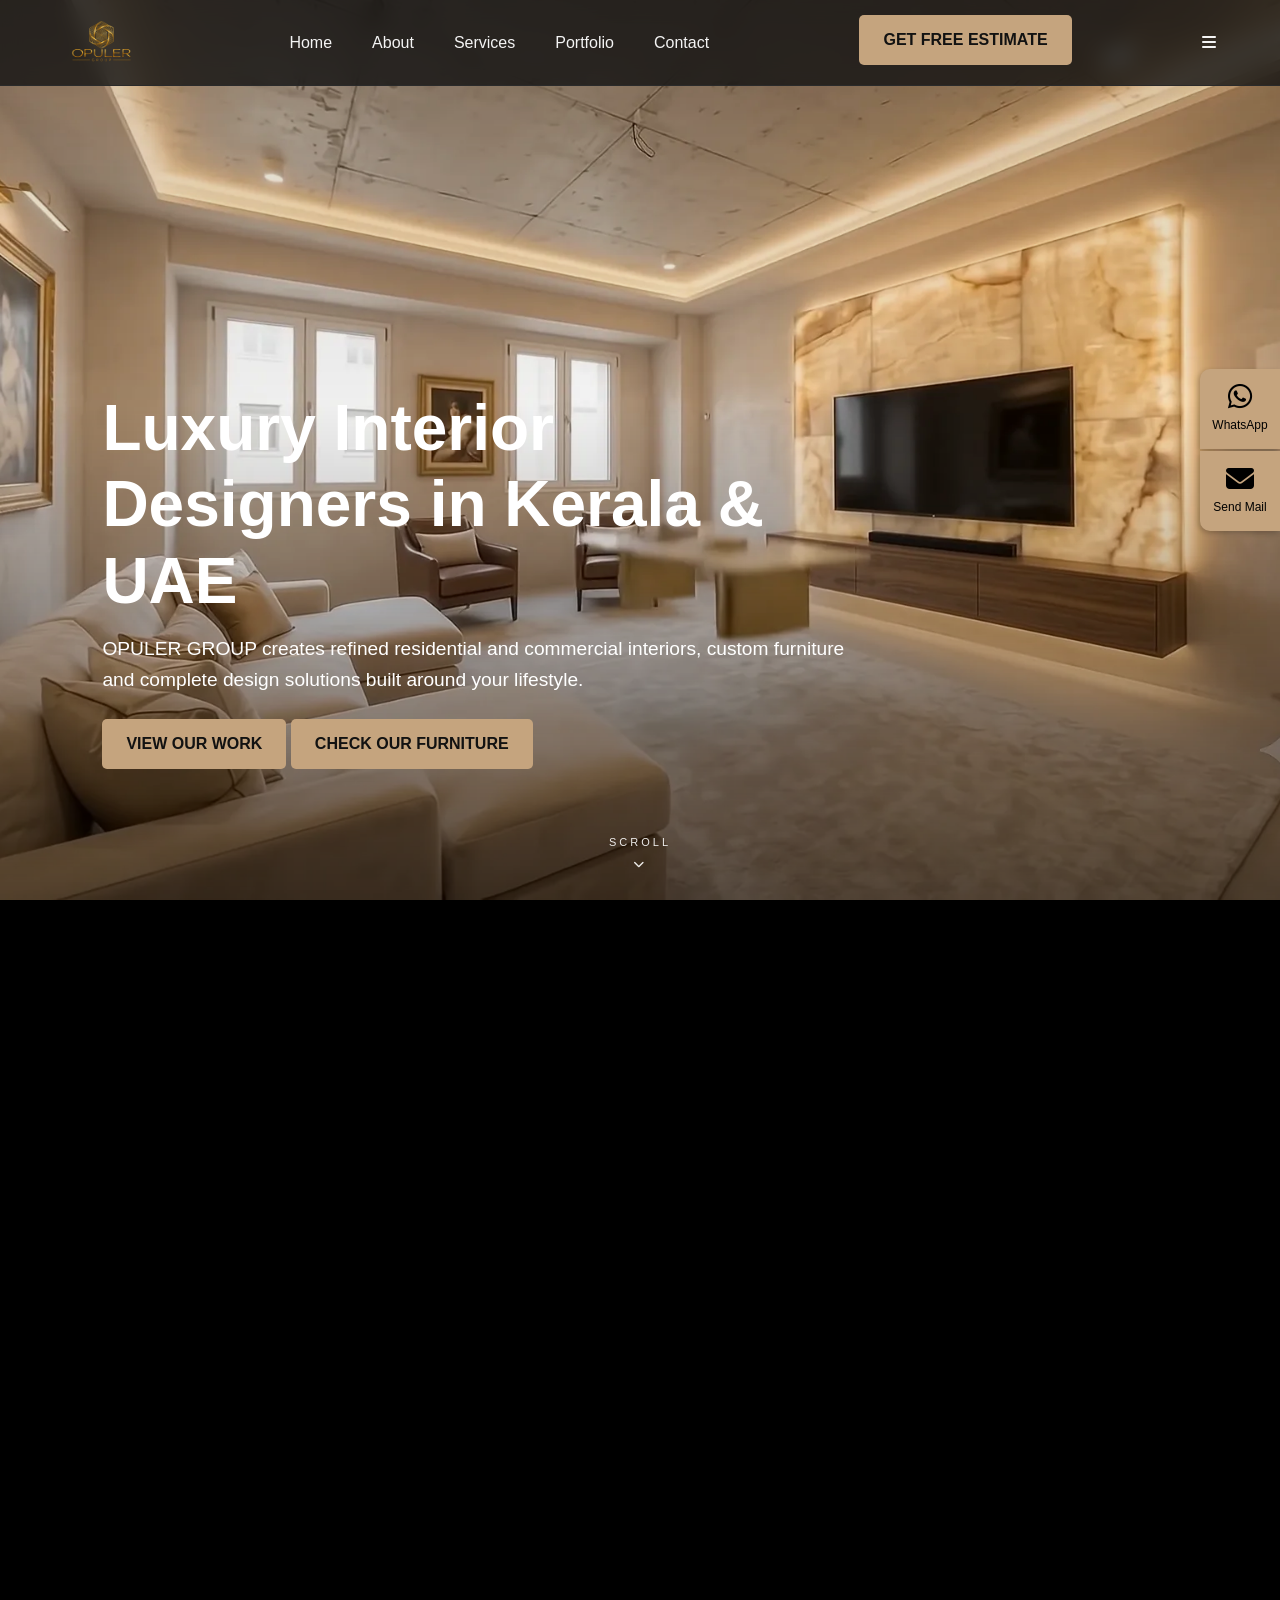
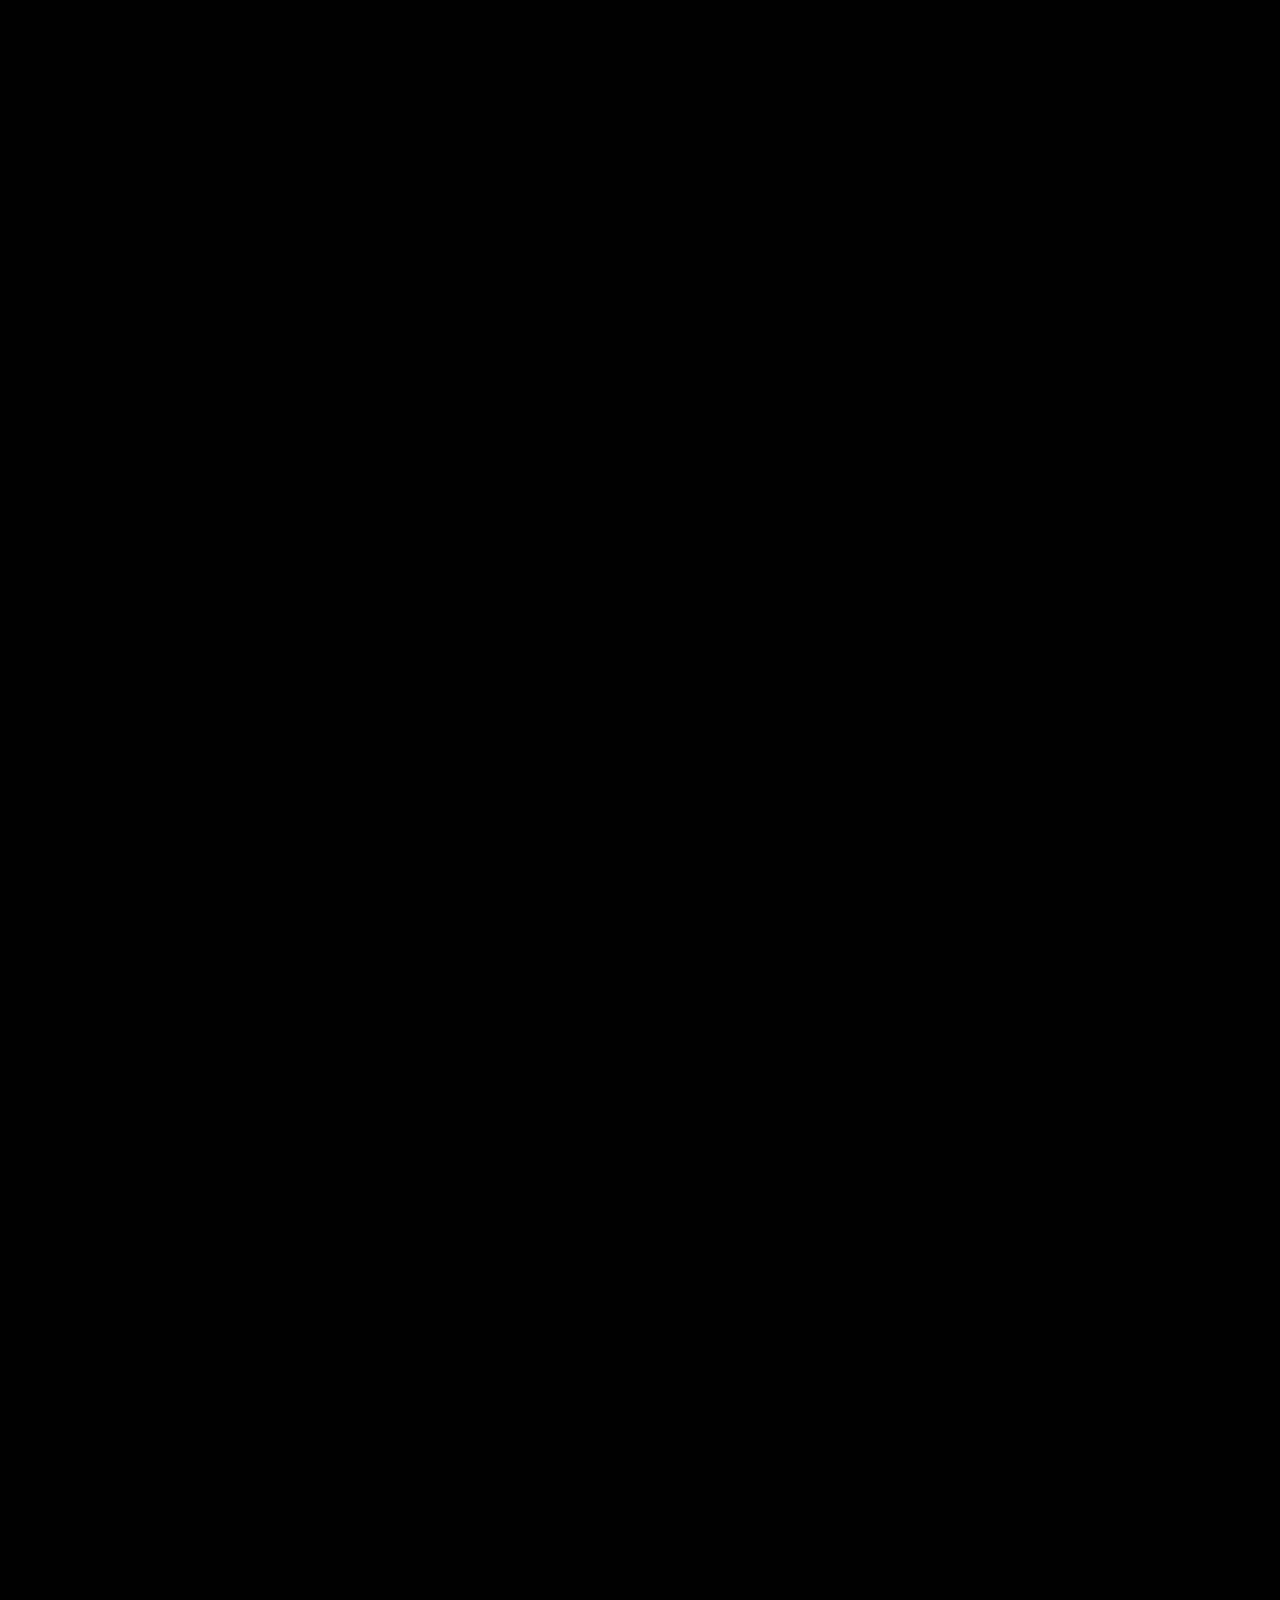
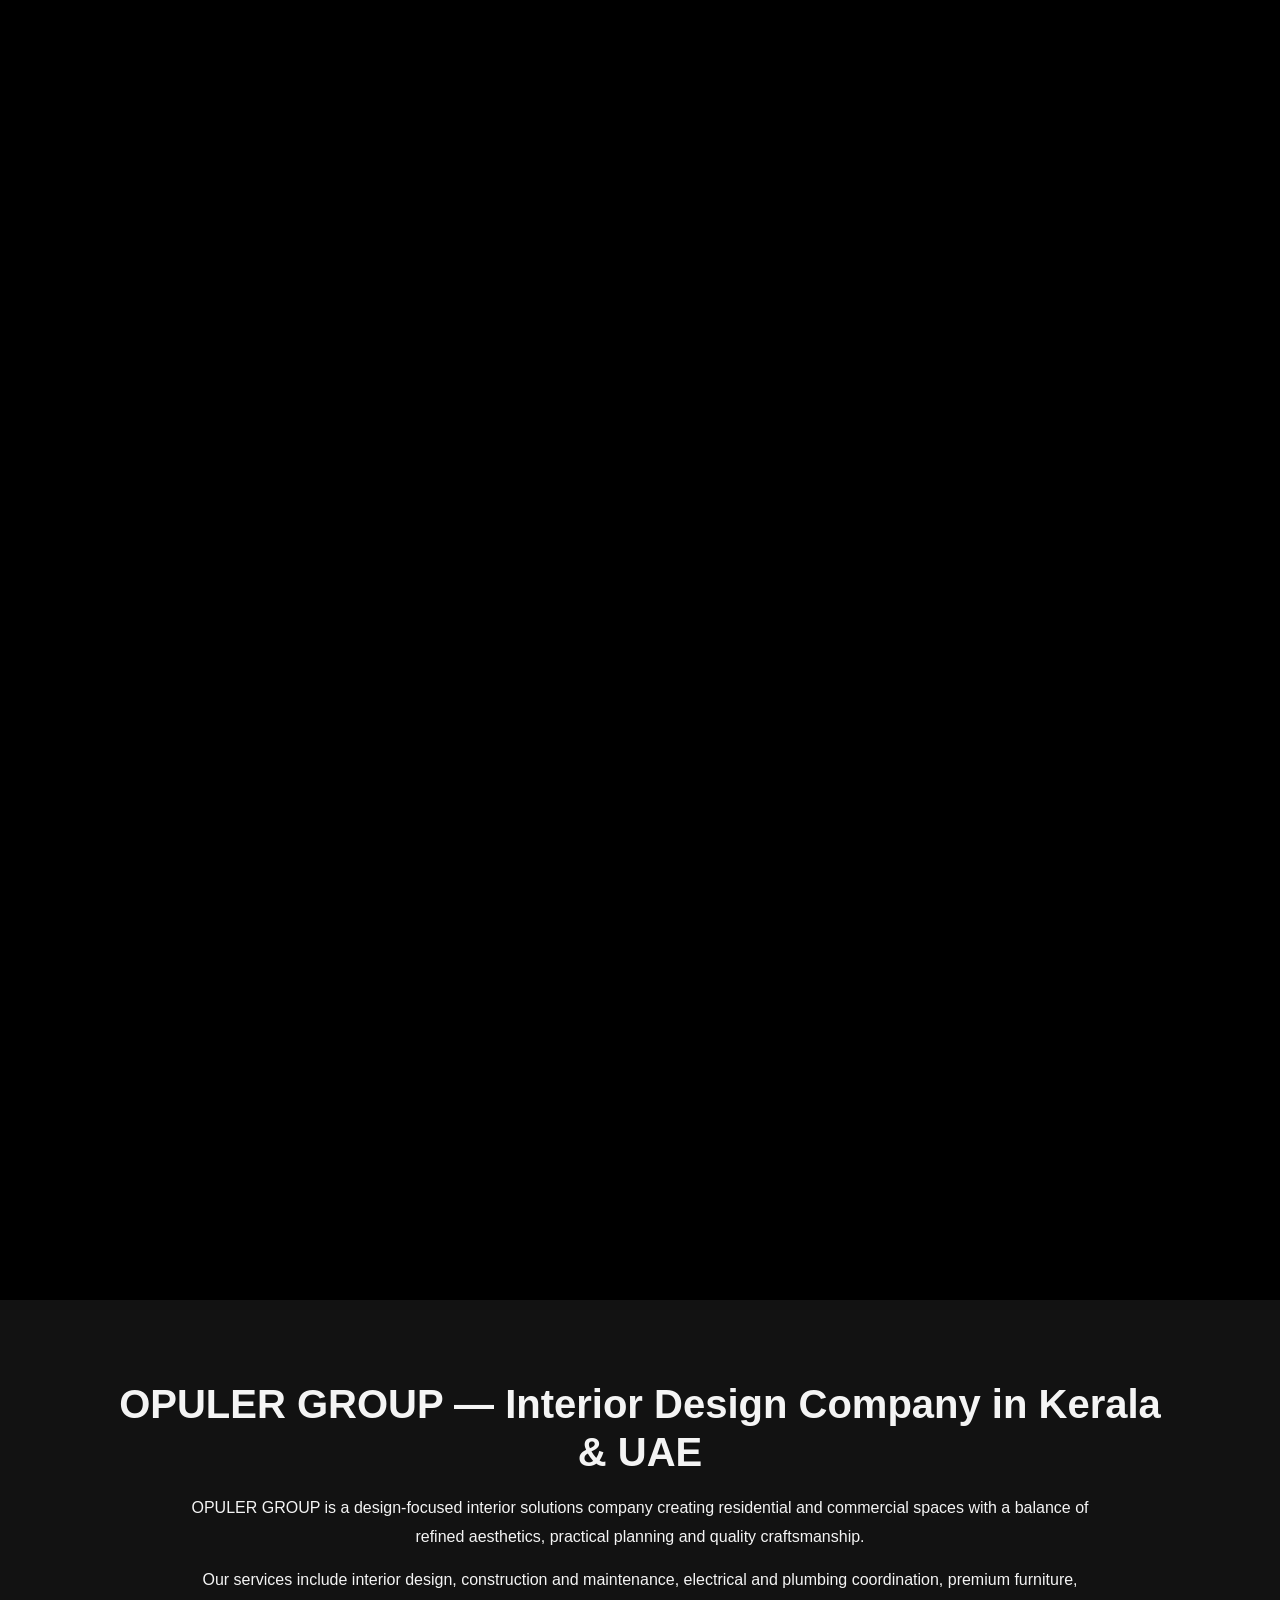
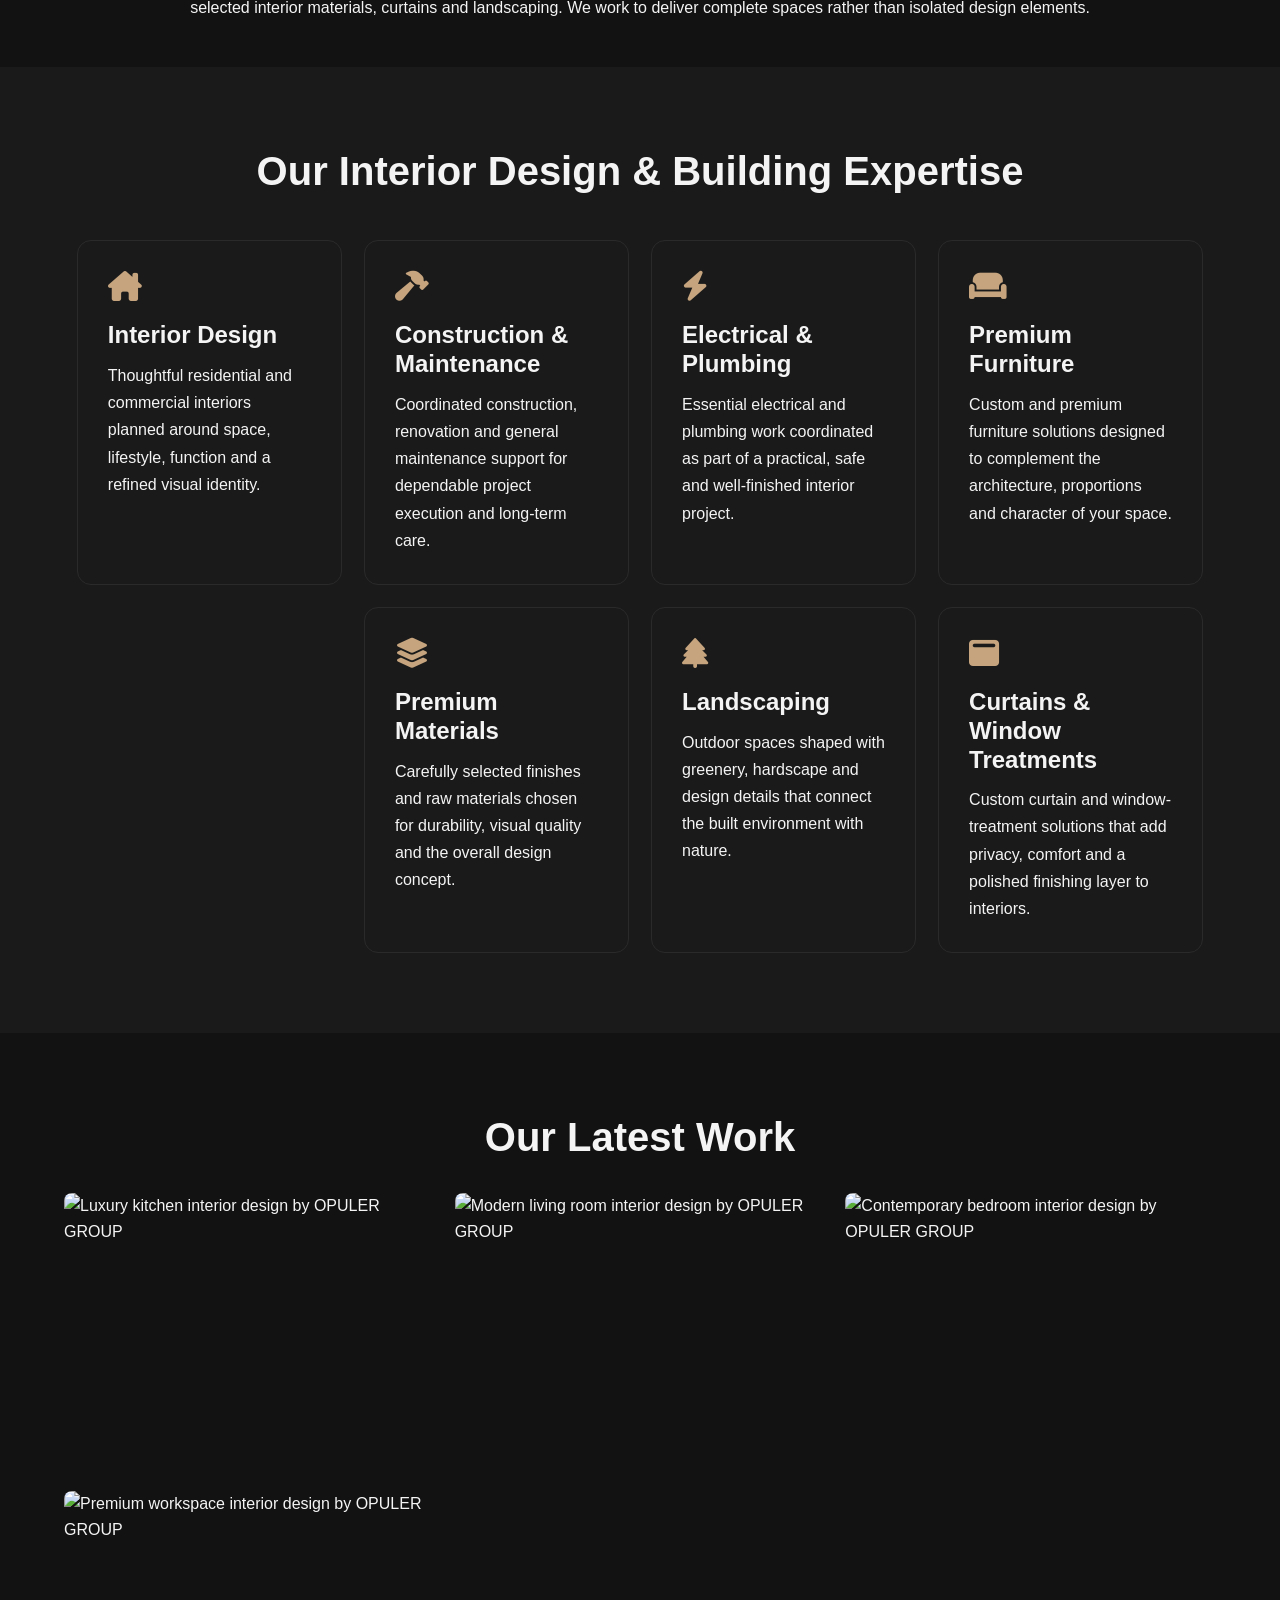
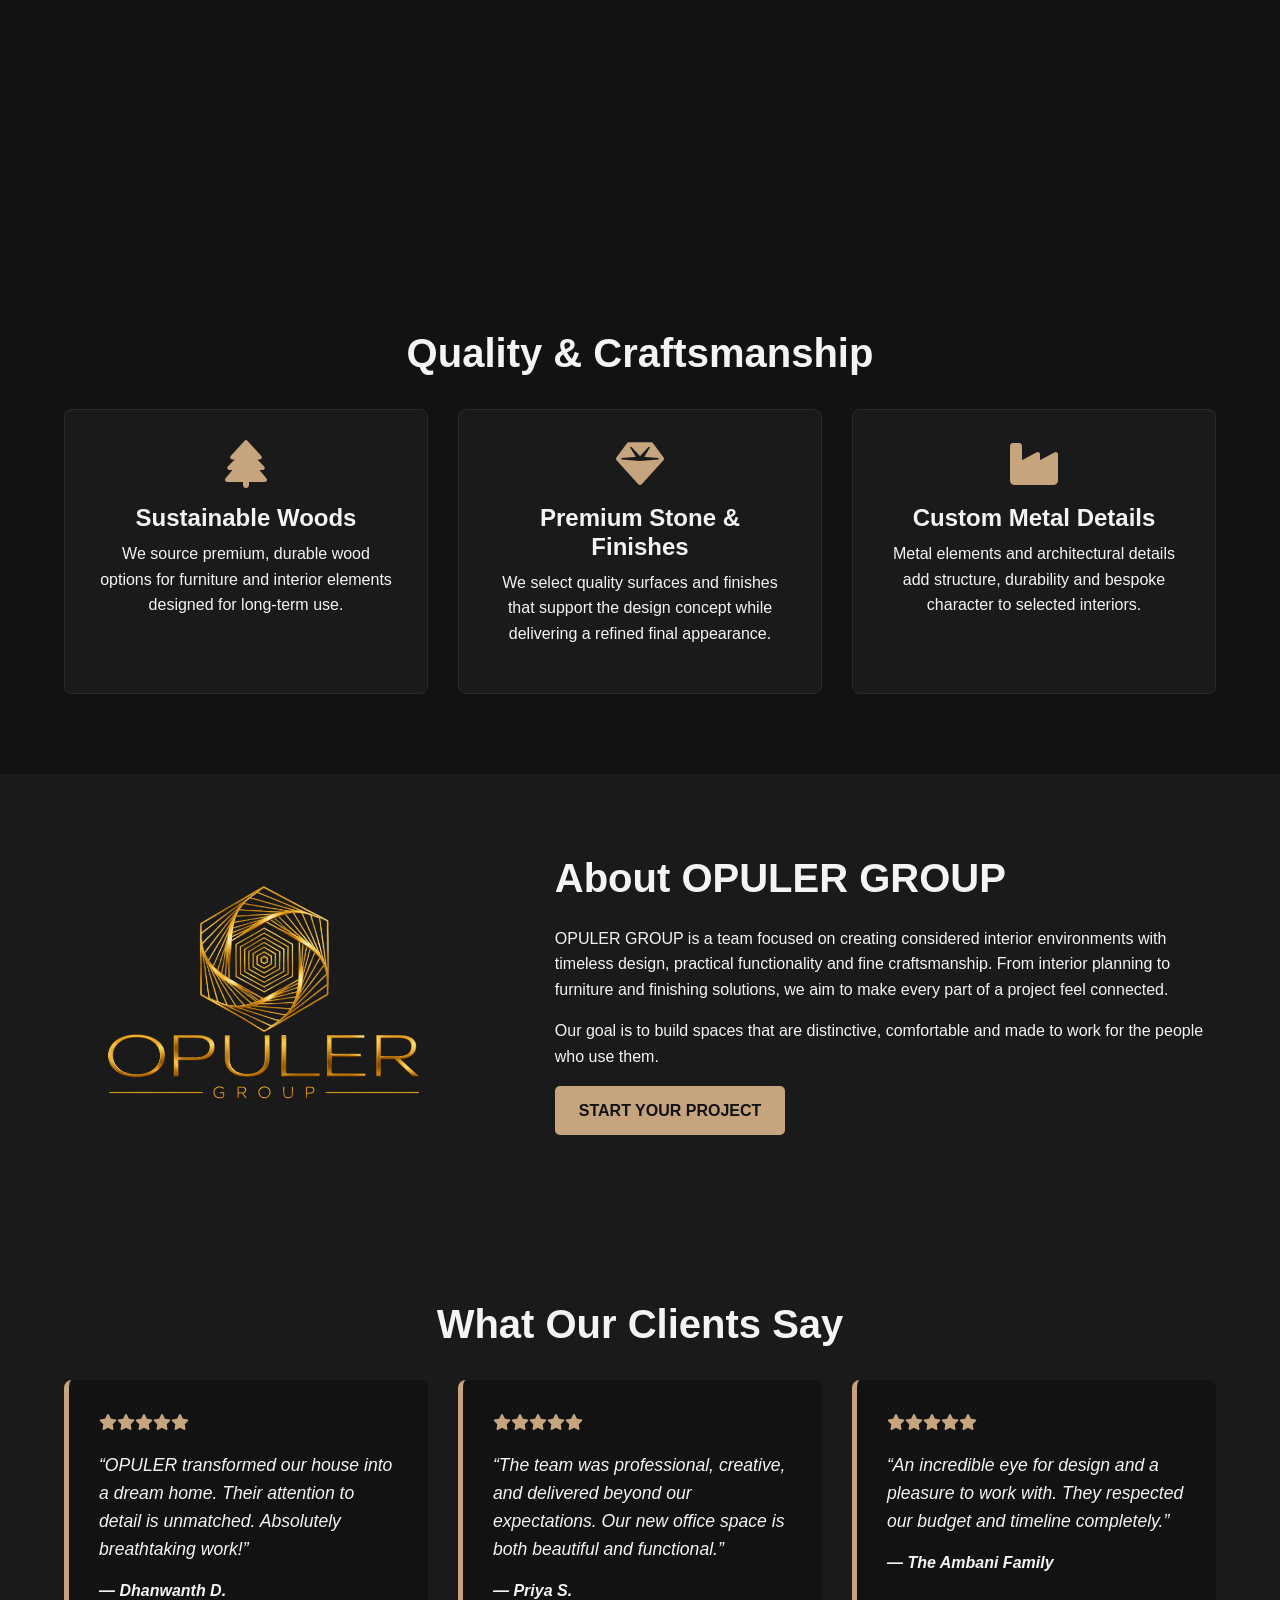
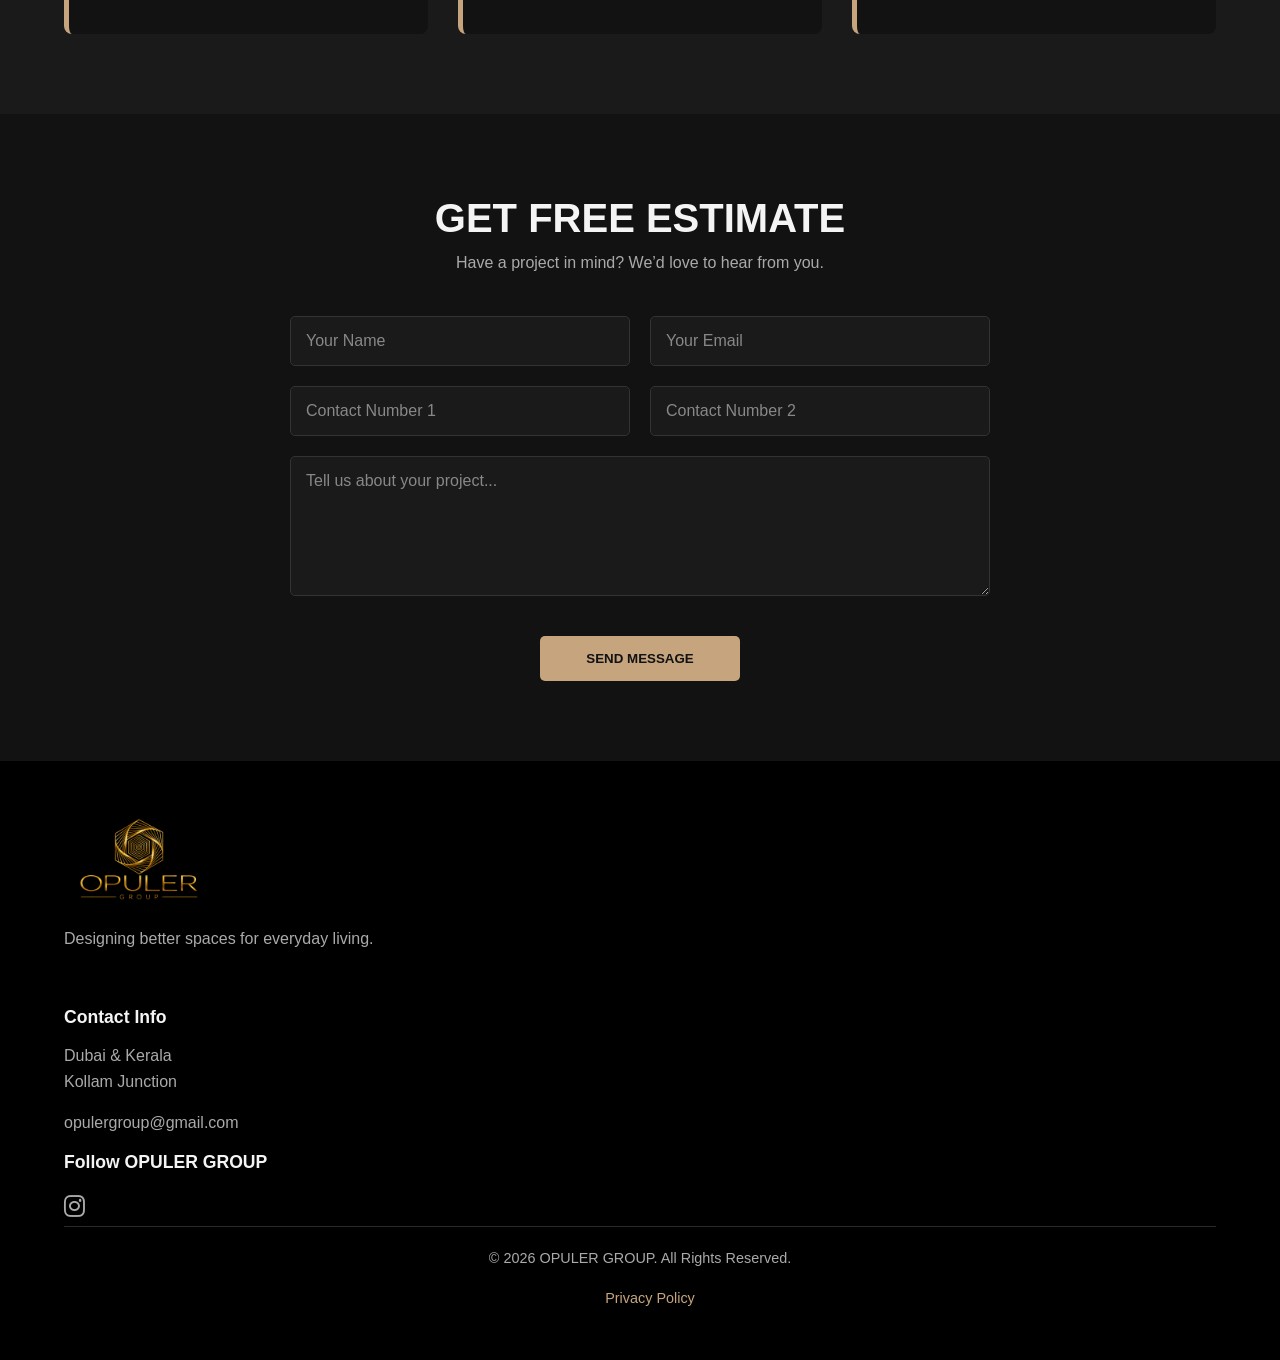
==== index.html @ be720ddf "some SEO changes" ====
<!DOCTYPE html>
<html lang="en">
<head>
<meta charset="UTF-8">
<meta name="viewport" content="width=device-width, initial-scale=1.0, viewport-fit=cover">
<title>OPULER GROUP | Luxury Interior Designers in Kerala & UAE</title>
<meta name="description" content="OPULER GROUP is a luxury interior design company serving Kerala and UAE with residential and commercial interiors, custom furniture, construction, maintenance, curtains, landscaping and complete interior solutions.">
<meta name="robots" content="index,follow,max-image-preview:large">
<link rel="canonical" href="https://opulergroup.com/">
<link rel="icon" href="opular-logo.png" type="image/png">
<link rel="preload" as="image" href="mbg-frames/mbg-0001.webp" fetchpriority="high" media="(max-width: 768px)">
<link rel="preload" as="image" href="bg-frames/bg-0001.webp" fetchpriority="high" media="(min-width: 769px)">
<link rel="stylesheet" href="style.css">
<link rel="preload" href="https://cdnjs.cloudflare.com/ajax/libs/font-awesome/6.5.2/css/all.min.css" as="style" onload="this.onload=null;this.rel='stylesheet'">
<noscript><link rel="stylesheet" href="https://cdnjs.cloudflare.com/ajax/libs/font-awesome/6.5.2/css/all.min.css"></noscript>
<meta property="og:type" content="website">
<meta property="og:title" content="OPULER GROUP | Luxury Interior Designers in Kerala & UAE">
<meta property="og:description" content="Luxury residential and commercial interiors, custom furniture and complete interior solutions by OPULER GROUP.">
<meta property="og:url" content="https://opulergroup.com/">
<meta property="og:image" content="https://opulergroup.com/opular-logo.png">
<meta name="twitter:card" content="summary_large_image">
<meta name="twitter:title" content="OPULER GROUP | Luxury Interior Designers in Kerala & UAE">
<meta name="twitter:description" content="Luxury residential and commercial interiors, custom furniture and complete interior solutions by OPULER GROUP.">
<meta name="twitter:image" content="https://opulergroup.com/opular-logo.png">
<meta name="theme-color" content="#080706">
<script type="application/ld+json">
{
  "@context":"https://schema.org",
  "@type":"Organization",
  "name":"OPULER GROUP",
  "url":"https://opulergroup.com/",
  "logo":"https://opulergroup.com/opular-logo.png",
  "description":"Luxury interior design, custom furniture, construction, maintenance, curtains, landscaping and complete interior solutions serving Kerala and UAE.",
  "sameAs":["https://www.instagram.com/opuler_group
}
</script>
<script type="application/ld+json">
{
  "@context":"https://schema.org",
  "@type":"WebSite",
  "name":"OPULER GROUP",
  "url":"https://opulergroup.com/"
}
</script>
<style>
html.loader-active,body.loader-active{overflow:hidden!important}
#siteLoader{position:fixed;inset:0;z-index:99999;display:flex;align-items:center;justify-content:center;background:#080706;color:#fff;opacity:1;visibility:visible;transition:opacity .45s ease,visibility .45s ease}
#siteLoader.loader-hidden{opacity:0;visibility:hidden;pointer-events:none}
.loader-inner{width:min(380px,80vw);text-align:center}.loader-logo{width:min(150px,42vw);height:auto;max-height:90px;object-fit:contain;display:block;margin:0 auto 28px}.loader-brand{margin:0 0 7px;font-size:13px;font-weight:500;letter-spacing:5px}.loader-status{margin:0 0 15px;font-size:10px;letter-spacing:2px;text-transform:uppercase;opacity:.65}.loader-progress-track{width:100%;height:2px;background:rgba(255,255,255,.18);overflow:hidden}.loader-progress-bar{width:0;height:100%;background:#fff;transition:width .12s linear}.loader-percent{margin-top:10px;font-size:11px;letter-spacing:2px;opacity:.8}
.hero-frame-section{position:relative;height:500vh;margin:0;padding:0;background:#000}.hero-frame-sticky{position:sticky;top:0;width:100%;height:100vh;height:100svh;min-height:500px;overflow:hidden;background:#000;isolation:isolate;contain:layout paint}.hero-frame{position:absolute;inset:0;width:100%;height:100%;display:block;background:#000}.hero-frame-overlay{position:absolute;inset:0;z-index:1;pointer-events:none;background:linear-gradient(to bottom,rgba(0,0,0,.16),rgba(0,0,0,.04) 45%,rgba(0,0,0,.52))}.hero-frame-section .hero-content{position:absolute;z-index:2;left:8%;bottom:14%;max-width:760px;color:#fff}.hero-frame-section .hero-content h1{margin-bottom:14px}.hero-frame-section .hero-content p{margin-bottom:24px}.hero-scroll-hint{position:absolute;z-index:3;left:50%;bottom:30px;transform:translateX(-50%);display:flex;flex-direction:column;align-items:center;gap:7px;color:#fff;font-size:11px;letter-spacing:3px;opacity:.9;pointer-events:none}.hero-scroll-hint i{animation:heroArrowBounce 1.4s infinite}@keyframes heroArrowBounce{0%,100%{transform:translateY(0)}50%{transform:translateY(7px)}}
.sticky-contact-bar{position:fixed;top:50%;right:0;transform:translateY(-50%);display:flex;flex-direction:column;z-index:1000}.sticky-contact-bar a{display:flex;flex-direction:column;align-items:center;justify-content:center;width:80px;height:80px;padding:5px;color:#000;background:#c5a47e;text-decoration:none;font-size:12px;font-family:Arial,sans-serif;transition:background-color .3s ease;box-shadow:-2px 2px 5px rgba(0,0,0,.2)}.sticky-contact-bar a:first-child{border-top-left-radius:10px}.sticky-contact-bar a:last-child{margin-top:2px;border-bottom-left-radius:10px}.sticky-contact-bar a i{font-size:28px;margin-bottom:5px}
/* SEO + responsive services */
.seo-intro{max-width:1100px;margin:0 auto;padding:80px 24px 30px;text-align:center}.seo-intro h2{margin-bottom:18px}.seo-intro p{max-width:900px;margin:0 auto 14px;line-height:1.8}.expertise{padding:80px 6%}.expertise>h2{text-align:center;margin-bottom:45px}.expertise-container{width:min(1400px,100%);margin:0 auto;display:grid;grid-template-columns:repeat(4,minmax(0,1fr));gap:22px;align-items:stretch}.expertise-card{min-width:0;height:100%;display:flex;flex-direction:column;align-items:flex-start;text-align:left;padding:30px;border-radius:14px}.expertise-card i{font-size:30px;margin-bottom:20px}.expertise-card h3{margin:0 0 12px}.expertise-card p{margin:0;line-height:1.7}.expertise-card:nth-child(n+5){grid-column:span 1}.expertise-card:nth-child(5){grid-column:2}.expertise-card:nth-child(6){grid-column:3}.expertise-card:nth-child(7){grid-column:4}
.gallery img{display:block;width:100%;height:auto;aspect-ratio:4/3;object-fit:cover}.founder-image img{width:100%;height:auto;display:block}.footer-logo{width:150px;height:auto;display:block}.logo img{width:auto;height:54px;display:block}.loader-logo{width:150px;height:auto}.contact-form button[type=submit]{display:inline-flex;align-items:center;justify-content:center;text-align:center;margin:20px auto 0;padding:15px 30px;line-height:normal}
@media (max-width:1100px){.expertise-container{grid-template-columns:repeat(2,minmax(0,1fr))}.expertise-card:nth-child(n){grid-column:auto}}
@media (max-width:768px){.hero-frame-section{height:300vh}.hero-frame-sticky{height:100svh;min-height:0}.hero-frame-section .hero-content{left:6%;right:6%;bottom:12%}.sticky-contact-bar a{width:60px;height:65px}.sticky-contact-bar a i{font-size:22px}.loader-inner{width:min(340px,84vw)}.seo-intro{padding:55px 20px 20px}.expertise{padding:55px 18px}.expertise-container{grid-template-columns:1fr;gap:16px}.expertise-card{padding:24px}.logo img{height:46px}}
@media (prefers-reduced-motion:reduce){.hero-scroll-hint i{animation:none}}
</style>
</head>
<body>
<div id="siteLoader" aria-live="polite">
  <div class="loader-inner">
    <img class="loader-logo" src="opular-logo.png" alt="OPULER GROUP logo" width="150" height="90" fetchpriority="high">
    <p class="loader-brand">OPULER GROUP</p>
    <p class="loader-status" id="loaderStatus">Preparing your experience</p>
    <div class="loader-progress-track"><div class="loader-progress-bar" id="loaderProgressBar"></div></div>
    <div class="loader-percent" id="loaderPercent">0%</div>
  </div>
</div>
<header>
<nav>
  <div class="logo"><img src="opular-logo.png" alt="OPULER GROUP logo" width="150" height="54" fetchpriority="high"></div>
  <ul class="nav-links" id="nav-links">
    <li><a href="#home">Home</a></li><li><a href="#about">About</a></li><li><a href="#services">Services</a></li><li><a href="#portfolio">Portfolio</a></li><li><a href="#contact">Contact</a></li>
  </ul>
  <a href="#contact" class="cta-button">GET FREE ESTIMATE</a>
  <div class="menu-toggle" id="menu-toggle" aria-label="Open menu"><i class="fa-solid fa-bars"></i></div>
</nav>
</header>
<main>
<section id="home" class="hero-frame-section">
  <div class="hero-frame-sticky">
    <canvas id="heroCanvas" class="hero-frame" aria-label="OPULER GROUP interior design visual animation"></canvas>
    <div class="hero-frame-overlay"></div>
    <div class="hero-content">
      <h1>Luxury Interior Designers in Kerala &amp; UAE</h1>
      <p>OPULER GROUP creates refined residential and commercial interiors, custom furniture and complete design solutions built around your lifestyle.</p>
      <a href="#portfolio" class="cta-button">View Our Work</a>
      <a href="Furnitures.html" class="cta-button">Check Our Furniture</a>
    </div>
    <div class="hero-scroll-hint" id="heroScrollHint" aria-hidden="true"><span>SCROLL</span><i class="fa-solid fa-chevron-down"></i></div>
  </div>
</section>
<section class="seo-intro" aria-labelledby="seo-heading">
  <h2 id="seo-heading">OPULER GROUP — Interior Design Company in Kerala &amp; UAE</h2>
  <p>OPULER GROUP is a design-focused interior solutions company creating residential and commercial spaces with a balance of refined aesthetics, practical planning and quality craftsmanship.</p>
  <p>Our services include interior design, construction and maintenance, electrical and plumbing coordination, premium furniture, selected interior materials, curtains and landscaping. We work to deliver complete spaces rather than isolated design elements.</p>
</section>
<section id="services" class="expertise">
  <h2>Our Interior Design &amp; Building Expertise</h2>
  <div class="expertise-container">
    <article class="expertise-card"><i class="fa-solid fa-house-chimney" aria-hidden="true"></i><h3>Interior Design</h3><p>Thoughtful residential and commercial interiors planned around space, lifestyle, function and a refined visual identity.</p></article>
    <article class="expertise-card"><i class="fa-solid fa-hammer" aria-hidden="true"></i><h3>Construction &amp; Maintenance</h3><p>Coordinated construction, renovation and general maintenance support for dependable project execution and long-term care.</p></article>
    <article class="expertise-card"><i class="fa-solid fa-bolt" aria-hidden="true"></i><h3>Electrical &amp; Plumbing</h3><p>Essential electrical and plumbing work coordinated as part of a practical, safe and well-finished interior project.</p></article>
    <article class="expertise-card"><i class="fa-solid fa-couch" aria-hidden="true"></i><h3>Premium Furniture</h3><p>Custom and premium furniture solutions designed to complement the architecture, proportions and character of your space.</p></article>
    <article class="expertise-card"><i class="fa-solid fa-layer-group" aria-hidden="true"></i><h3>Premium Materials</h3><p>Carefully selected finishes and raw materials chosen for durability, visual quality and the overall design concept.</p></article>
    <article class="expertise-card"><i class="fa-solid fa-tree" aria-hidden="true"></i><h3>Landscaping</h3><p>Outdoor spaces shaped with greenery, hardscape and design details that connect the built environment with nature.</p></article>
    <article class="expertise-card"><i class="fa-solid fa-window-maximize" aria-hidden="true"></i><h3>Curtains &amp; Window Treatments</h3><p>Custom curtain and window-treatment solutions that add privacy, comfort and a polished finishing layer to interiors.</p></article>
  </div>
</section>
<section id="portfolio" class="latest-work">
  <h2>Our Latest Work</h2>
  <div class="gallery">
    <div class="gallery-item"><img src="https://images.unsplash.com/photo-1618220179428-22790b461013?ixlib=rb-4.0.3&amp;auto=format&amp;fit=crop&amp;w=1200&amp;q=70" alt="Luxury kitchen interior design by OPULER GROUP" loading="lazy" decoding="async" width="1200" height="900"><span>Luxury Kitchen Interior</span></div>
    <div class="gallery-item"><img src="https://images.unsplash.com/photo-1616486338812-3dadae4b4ace?ixlib=rb-4.0.3&amp;auto=format&amp;fit=crop&amp;w=1200&amp;q=70" alt="Modern living room interior design by OPULER GROUP" loading="lazy" decoding="async" width="1200" height="900"><span>Modern Living Space</span></div>
    <div class="gallery-item"><img src="https://images.unsplash.com/photo-1615874959474-d609969a20ed?ixlib=rb-4.0.3&amp;auto=format&amp;fit=crop&amp;w=1200&amp;q=70" alt="Contemporary bedroom interior design by OPULER GROUP" loading="lazy" decoding="async" width="1200" height="900"><span>Contemporary Bedroom</span></div>
    <div class="gallery-item"><img src="https://images.unsplash.com/photo-1618220179428-22790b461013?ixlib=rb-4.0.3&amp;auto=format&amp;fit=crop&amp;w=1200&amp;q=70" alt="Premium workspace interior design by OPULER GROUP" loading="lazy" decoding="async" width="1200" height="900"><span>Premium Workspace</span></div>
  </div>
</section>
<section id="materials" class="materials">
  <h2>Quality &amp; Craftsmanship</h2>
  <div class="materials-container">
    <div class="material-card"><i class="fa-solid fa-tree" aria-hidden="true"></i><h3>Sustainable Woods</h3><p>We source premium, durable wood options for furniture and interior elements designed for long-term use.</p></div>
    <div class="material-card"><i class="fa-solid fa-gem" aria-hidden="true"></i><h3>Premium Stone &amp; Finishes</h3><p>We select quality surfaces and finishes that support the design concept while delivering a refined final appearance.</p></div>
    <div class="material-card"><i class="fa-solid fa-industry" aria-hidden="true"></i><h3>Custom Metal Details</h3><p>Metal elements and architectural details add structure, durability and bespoke character to selected interiors.</p></div>
  </div>
</section>
<section id="about" class="founder">
  <div class="founder-image"><img src="opular-logo.png" alt="OPULER GROUP interior design company logo" loading="lazy" width="500" height="500"></div>
  <div class="founder-text"><h2>About OPULER GROUP</h2><p>OPULER GROUP is a team focused on creating considered interior environments with timeless design, practical functionality and fine craftsmanship. From interior planning to furniture and finishing solutions, we aim to make every part of a project feel connected.</p><p>Our goal is to build spaces that are distinctive, comfortable and made to work for the people who use them.</p><a href="#contact" class="cta-button">Start Your Project</a></div>
</section>
<section id="reviews" class="reviews">
  <h2>What Our Clients Say</h2>
  <div class="reviews-container">
    <div class="review-card"><div class="stars" aria-label="5 stars"><i class="fas fa-star"></i><i class="fas fa-star"></i><i class="fas fa-star"></i><i class="fas fa-star"></i><i class="fas fa-star"></i></div><blockquote>“OPULER transformed our house into a dream home. Their attention to detail is unmatched. Absolutely breathtaking work!”</blockquote><cite>— Dhanwanth D.</cite></div>
    <div class="review-card"><div class="stars" aria-label="5 stars"><i class="fas fa-star"></i><i class="fas fa-star"></i><i class="fas fa-star"></i><i class="fas fa-star"></i><i class="fas fa-star"></i></div><blockquote>“The team was professional, creative, and delivered beyond our expectations. Our new office space is both beautiful and functional.”</blockquote><cite>— Priya S.</cite></div>
    <div class="review-card"><div class="stars" aria-label="5 stars"><i class="fas fa-star"></i><i class="fas fa-star"></i><i class="fas fa-star"></i><i class="fas fa-star"></i><i class="fas fa-star"></i></div><blockquote>“An incredible eye for design and a pleasure to work with. They respected our budget and timeline completely.”</blockquote><cite>— The Ambani Family</cite></div>
  </div>
</section>
<section id="contact" class="contact-form-section">
  <h2>GET FREE ESTIMATE</h2><p class="contact-subtitle">Have a project in mind? We’d love to hear from you.</p>
  <form class="contact-form" action="https://formspree.io/f/mrpzrrnv" method="POST">
    <div class="form-group"><input type="text" id="name" name="name" placeholder="Your Name" autocomplete="name" required><input type="email" id="email" name="email" placeholder="Your Email" autocomplete="email" required></div>
    <div class="form-group"><input type="tel" name="contact_number_1" placeholder="Contact Number 1" inputmode="numeric" pattern="[0-9]{10}" maxlength="10" autocomplete="tel" required><input type="tel" name="contact_number_2" placeholder="Contact Number 2" inputmode="numeric" pattern="[0-9]{10}" maxlength="10"></div>
    <textarea name="message" id="message" rows="6" placeholder="Tell us about your project..." required></textarea>
    <button type="submit" class="cta-button">Send Message</button>
  </form>
</section>
</main>
<footer>
  <div class="footer-container"><div class="footer-about"><img src="opular-logo.png" alt="OPULER GROUP logo" class="footer-logo" width="150" height="54" loading="lazy"><p>Designing better spaces for everyday living.</p></div></div>
  <div class="footer-contact"><h3>Contact Info</h3><p>Dubai &amp; Kerala<br>Kollam Junction</p><p>opulergroup@gmail.com</p></div>
  <div class="footer-social"><h3>Follow OPULER GROUP</h3><a href="https://www.instagram.com/opuler_group" target="_blank" rel="noopener noreferrer" aria-label="OPULER GROUP on Instagram"><i class="fab fa-instagram"></i></a></div>
  <div class="footer-bottom"><p>&copy; 2026 OPULER GROUP. All Rights Reserved.</p><a href="#">Privacy Policy</a></div>
</footer>
<div class="sticky-contact-bar"><a href="https://wa.me/9995808002" target="_blank" rel="noopener noreferrer" aria-label="Contact OPULER GROUP on WhatsApp"><i class="fab fa-whatsapp"></i><span>WhatsApp</span></a><a href="#contact" aria-label="Send an email to OPULER GROUP"><i class="fas fa-envelope"></i><span>Send Mail</span></a></div>
<script>
(()=>{
'use strict';
const TOTAL_FRAMES=101,MOBILE_BREAKPOINT=768,DESKTOP_FOLDER='bg-frames/',MOBILE_FOLDER='mbg-frames/',DESKTOP_PREFIX='bg-',MOBILE_PREFIX='mbg-',EXT='.webp';
const isMobile=window.innerWidth<=MOBILE_BREAKPOINT;
const folder=isMobile?MOBILE_FOLDER:DESKTOP_FOLDER,prefix=isMobile?MOBILE_PREFIX:DESKTOP_PREFIX;
const loader=document.getElementById('siteLoader'),bar=document.getElementById('loaderProgressBar'),percent=document.getElementById('loaderPercent'),status=document.getElementById('loaderStatus'),hero=document.querySelector('.hero-frame-section'),canvas=document.getElementById('heroCanvas'),hint=document.getElementById('heroScrollHint');
if(!hero||!canvas)return;
const ctx=canvas.getContext('2d',{alpha:false,desynchronized:true}); if(!ctx)return;
const frames=new Array(TOTAL_FRAMES),loading=new Array(TOTAL_FRAMES),loaded=new Set();
let canvasWidth=1,canvasHeight=1,currentFrame=0,targetFrame=0,lastDrawn=-1,raf=0,queueRunning=false,unlocked=false;
const dpr=Math.min(window.devicePixelRatio||1,isMobile?1.1:1.5);
function url(i){return folder+prefix+String(i+1).padStart(4,'0')+EXT}
function progress(){const p=Math.round(loaded.size/TOTAL_FRAMES*100);if(bar)bar.style.width=p+'%';if(percent)percent.textContent=p+'%';if(status)status.textContent=unlocked?(p<100?'Loading animation in background':'Experience ready'):(p<100?'Preparing your experience':'Experience ready')}
function loadFrame(i,priority=false){if(i<0||i>=TOTAL_FRAMES||frames[i])return Promise.resolve(frames[i]);if(loading[i])return loading[i];loading[i]=new Promise(resolve=>{const img=new Image();img.decoding='async';if('fetchPriority'in img)img.fetchPriority=priority?'high':'low';img.onload=()=>{frames[i]=img;loaded.add(i);progress();resolve(img)};img.onerror=()=>resolve(null);img.src=url(i)});return loading[i]}
function draw(i){const img=frames[i];if(!img||lastDrawn===i)return !!img;const iw=img.naturalWidth||img.width,ih=img.naturalHeight||img.height;if(!iw||!ih)return false;const scale=Math.max(canvasWidth/iw,canvasHeight/ih),w=iw*scale,h=ih*scale,x=(canvasWidth-w)/2,y=(canvasHeight-h)/2;ctx.clearRect(0,0,canvasWidth,canvasHeight);ctx.drawImage(img,x,y,w,h);lastDrawn=i;return true}
function resize(){const r=canvas.getBoundingClientRect(),w=Math.max(1,Math.round(r.width)),h=Math.max(1,Math.round(r.height));if(canvas.width!==Math.round(w*dpr)||canvas.height!==Math.round(h*dpr)){canvas.width=Math.round(w*dpr);canvas.height=Math.round(h*dpr);ctx.setTransform(dpr,0,0,dpr,0,0);canvasWidth=w;canvasHeight=h;lastDrawn=-1;draw(Math.round(currentFrame))}}
function target(){const r=hero.getBoundingClientRect(),dist=hero.offsetHeight-window.innerHeight;if(dist<=0)return 0;return Math.max(0,Math.min(TOTAL_FRAMES-1,(-r.top/dist)*(TOTAL_FRAMES-1)))}
function nearest(i){if(draw(i))return;for(let d=1;d<=10;d++){if(draw(i-d))return;if(draw(i+d))return}}
function render(){raf=0;const diff=targetFrame-currentFrame;currentFrame=Math.abs(diff)<.15?targetFrame:currentFrame+diff*(isMobile?.5:.32);nearest(Math.round(currentFrame));}
function onScroll(){targetFrame=target();if(hint)hint.style.opacity=targetFrame>2?'0':'.9';if(!raf)raf=requestAnimationFrame(render);prioritizeAround(Math.round(targetFrame));}
function prioritizeAround(center){const radius=isMobile?12:18;for(let d=0;d<=radius;d++){const a=center+d,b=center-d;if(a<TOTAL_FRAMES)enqueue(a,true);if(b>=0)enqueue(b,true)}}
const queue=new Set();
function enqueue(i,priority=false){if(i<0||i>=TOTAL_FRAMES||frames[i]||loading[i])return;queue.add(i);if(priority)queuePriority(i)}
function queuePriority(i){/* priority is represented by scheduling a direct load when capacity allows */}
async function worker(){if(queueRunning)return;queueRunning=true;const concurrency=isMobile?3:4;const run=async()=>{while(queue.size){let best=-1,bestDist=Infinity,c=targetFrame;for(const i of queue){const d=Math.abs(i-c);if(d<bestDist){best=i;bestDist=d}}if(best<0)break;queue.delete(best);await loadFrame(best,Math.abs(best-c)<12);await new Promise(r=>requestAnimationFrame(r))}};await Promise.all(Array.from({length:concurrency},run));queueRunning=false;if(queue.size)worker()}
function seed(){const initial=isMobile?12:18;for(let i=0;i<initial;i++)enqueue(i,true);for(let i=initial;i<TOTAL_FRAMES;i++)queue.add(i);worker()}
async function unlockWhenReady(){const minimum=isMobile?6:10;const deadline=performance.now()+(isMobile?1800:2500);while(loaded.size<minimum&&performance.now()<deadline){await new Promise(r=>setTimeout(r,40))}if(!frames[0])await loadFrame(0,true);resize();draw(0);unlocked=true;document.documentElement.classList.remove('loader-active');document.body.classList.remove('loader-active');if(loader)loader.classList.add('loader-hidden');targetFrame=target();currentFrame=targetFrame;nearest(Math.round(currentFrame));}
// Lock only until the first useful frames are ready; do not wait for all 101 frames.
document.documentElement.classList.add('loader-active');document.body.classList.add('loader-active');
resize();
seed();
unlockWhenReady();
window.addEventListener('scroll',onScroll,{passive:true});
if('ResizeObserver'in window)new ResizeObserver(resize).observe(canvas);else window.addEventListener('resize',resize,{passive:true});
const menu=document.getElementById('menu-toggle'),nav=document.getElementById('nav-links');if(menu&&nav)menu.addEventListener('click',()=>nav.classList.toggle('active'));
setTimeout(()=>{if(loader){loader.classList.add('loader-hidden');document.documentElement.classList.remove('loader-active');document.body.classList.remove('loader-active');}},3500);
})();
</script>
</body>
</html>
---- style.css ----
/* --- Global Styles & Variables --- */
:root {
    --primary-black: #121212;
    --primary-gold: #c5a47e; /* A softer, elegant gold */
    --text-light: #f4f4f4;
    --text-dark: #333;
    --background-dark: #1a1a1a;
}

* {
    margin: 0;
    padding: 0;
    box-sizing: border-box;
}

body {
    font-family: 'Poppins', sans-serif; /* A clean, modern font */
    background-color: var(--primary-black);
    color: var(--text-light);
    line-height: 1.6;
}

h1, h2, h3 {
    line-height: 1.2;
    font-weight: 600;
}

h1 { font-size: 3rem; }
h2 { font-size: 2.5rem; text-align: center; margin-bottom: 2rem; }
p { margin-bottom: 1rem; }
a { color: var(--primary-gold); text-decoration: none; }
section { padding: 80px 5%; }

.cta-button {
    margin-bottom: 5px;
    display: inline-block;
    background-color: var(--primary-gold);
    color: var(--primary-black);
    padding: 12px 24px;
    border-radius: 5px;
    font-weight: bold;
    text-transform: uppercase;
    transition: background-color 0.3s ease, transform 0.3s ease;
}

.cta-button:hover {
    background-color: #d4b89a;
    transform: translateY(-3px);
}


/* --- Header & Navigation --- */
header {
    background: rgba(18, 18, 18, 0.8);
    backdrop-filter: blur(10px);
    padding: 15px 5%;
    position: fixed;
    width: 100%;
    top: 0;
    z-index: 1000;
    border-bottom: 1px solid #2a2a2a;
}

nav {
    display: flex;
    justify-content: space-between;
    align-items: center;
}

nav .logo img {
    height: 50px;
}

nav .nav-links {
    list-style: none;
    display: flex;
}

nav .nav-links li {
    margin: 0 20px;
}

nav .nav-links a {
    color: var(--text-light);
    font-weight: 500;
    position: relative;
    padding-bottom: 5px;
}

nav .nav-links a::after {
    content: '';
    position: absolute;
    bottom: 0;
    left: 0;
    width: 0;
    height: 2px;
    background-color: var(--primary-gold);
    transition: width 0.3s ease;
}

nav .nav-links a:hover::after {
    width: 100%;
}


/* --- Hero Section & Parallax Effect --- */
.hero {
    min-height: 100vh;
    display: flex;
    align-items: center;
    justify-content: center;
    text-align: center;
    color: white;
    position: relative;
}

.parallax {
    /* The magic happens here! */
    background-image: url('https://images.unsplash.com/photo-1616046229478-9901c5536a45?ixlib=rb-4.0.3&ixid=M3wxMjA3fDB8MHxwaG90by1wYWdlfHx8fGVufDB8fHx8fA%3D%3D&auto=format&fit=crop&w=1780&q=80');
    background-attachment: fixed;
    background-position: center;
    background-repeat: no-repeat;
    background-size: cover;
}

.hero::after {
    /* Adds a dark overlay for better text readability */
    content: '';
    position: absolute;
    top: 0;
    left: 0;
    width: 100%;
    height: 100%;
    background-color: rgba(0, 0, 0, 0.5);
    z-index: 1;
}

.hero-content {
    z-index: 2; /* Ensures content is above the overlay */
    max-width: 800px;
}

.hero-content h1 {
    font-size: 4rem;
    margin-bottom: 1rem;
}

.hero-content p {
    font-size: 1.2rem;
    margin-bottom: 2rem;
}


/* --- Expertise Section --- */
.expertise {
    background-color: var(--background-dark);
}

.expertise-container {
    display: flex;
    justify-content: space-around;
    gap: 30px;
    text-align: center;
}

.expertise-card {
    padding: 30px;
    border: 1px solid #2a2a2a;
    border-radius: 8px;
    transition: transform 0.3s ease, box-shadow 0.3s ease;
}

.expertise-card:hover {
    transform: translateY(-10px);
    box-shadow: 0 10px 20px rgba(0, 0, 0, 0.2);
}

.expertise-card i {
    font-size: 3rem;
    color: var(--primary-gold);
    margin-bottom: 1rem;
}

.expertise-card h3 {
    margin-bottom: 0.5rem;
    font-size: 1.5rem;
}


/* --- Latest Work Section --- */
.gallery {
    display: grid;
    grid-template-columns: repeat(auto-fit, minmax(300px, 1fr));
    gap: 20px;
}

.gallery-item {
    position: relative;
    overflow: hidden;
    border-radius: 8px;
}

.gallery-item img {
    width: 100%;
    height: 100%;
    object-fit: cover;
    display: block;
    transition: transform 0.4s ease;
}

.gallery-item:hover img {
    transform: scale(1.1);
}

.gallery-item span {
    position: absolute;
    bottom: 0;
    left: 0;
    width: 100%;
    padding: 15px;
    background: linear-gradient(to top, rgba(0,0,0,0.8), transparent);
    color: white;
    font-weight: bold;
    transform: translateY(100%);
    transition: transform 0.4s ease;
}

.gallery-item:hover span {
    transform: translateY(0);
}


/* --- Founder Section --- */
.founder {
    display: flex;
    align-items: center;
    gap: 50px;
    background-color: var(--background-dark);
}

.founder-image {
    flex: 1;
}

.founder-image img {
    width: 100%;
    max-width: 400px;
    border-radius: 8px;
    object-fit: cover;
}

.founder-text {
    flex: 1.5;
}

.founder-text h2 {
    text-align: left;
    margin-bottom: 1.5rem;
}


/* --- Footer Section --- */
footer {
    background-color: #000;
    color: #aaa;
    padding: 50px 5%;
}

.footer-container {
    display: grid;
    grid-template-columns: repeat(auto-fit, minmax(220px, 1fr));
    gap: 40px;
    margin-bottom: 40px;
}

.footer-logo {
    height: 40px;
    margin-bottom: 15px;
}

footer h3 {
    color: var(--text-light);
    margin-bottom: 15px;
    font-size: 1.1rem;
}

footer ul {
    list-style: none;
}

footer ul li a {
    color: #aaa;
    transition: color 0.3s ease;
}

footer ul li a:hover {
    color: var(--primary-gold);
}

.footer-social a {
    color: #aaa;
    font-size: 1.5rem;
    margin-right: 15px;
    transition: color 0.3s ease;
}

.footer-social a:hover {
    color: var(--primary-gold);
}

.footer-bottom {
    text-align: center;
    padding-top: 20px;
    border-top: 1px solid #2a2a2a;
    font-size: 0.9rem;
}

.footer-bottom a {
    margin-left: 20px;
}

/* --- Materials Section --- */
.materials {
    background-color: var(--primary-black);
}
.materials-container {
    display: grid;
    grid-template-columns: repeat(auto-fit, minmax(280px, 1fr));
    gap: 30px;
    text-align: center;
}
.material-card {
    background-color: var(--background-dark);
    padding: 30px;
    border-radius: 8px;
    border: 1px solid #2a2a2a;
    transition: transform 0.3s ease, box-shadow 0.3s ease;
}
.material-card:hover {
    transform: translateY(-10px);
    box-shadow: 0 10px 20px rgba(0, 0, 0, 0.2);
}
.material-card i {
    font-size: 3rem;
    color: var(--primary-gold);
    margin-bottom: 1rem;
}
.material-card h3 {
    margin-bottom: 0.5rem;
    font-size: 1.5rem;
}

/* --- Customer Reviews Section --- */
.reviews {
    background-color: var(--background-dark);
}
.reviews-container {
    display: grid;
    grid-template-columns: repeat(auto-fit, minmax(300px, 1fr));
    gap: 30px;
}
.review-card {
    background-color: var(--primary-black);
    padding: 30px;
    border-radius: 8px;
    border-left: 5px solid var(--primary-gold);
}
.review-card .stars {
    color: var(--primary-gold);
    margin-bottom: 15px;
}
.review-card blockquote {
    font-size: 1.1rem;
    font-style: italic;
    border-left: none;
    padding-left: 0;
    margin-bottom: 15px;
}
.review-card cite {
    font-weight: bold;
    color: var(--text-light);
}

/* --- Contact Form Section --- */
.contact-form-section {
    background-color: var(--primary-black);
}
.contact-subtitle {
    text-align: center;
    max-width: 600px;
    margin: -1.5rem auto 2.5rem;
    color: #aaa;
}
.contact-form {
    max-width: 700px;
    margin: 0 auto;
    display: flex;
    flex-direction: column;
    gap: 20px;
}
.contact-form .form-group {
    display: flex;
    gap: 20px;
}
.form-group input {
    width: 100%;
}
.contact-form input,
.contact-form textarea {
    width: 100%;
    padding: 15px;
    background-color: var(--background-dark);
    border: 1px solid #333;
    border-radius: 5px;
    color: var(--text-light);
    font-family: inherit;
    font-size: 1rem;
}
.contact-form input::placeholder,
.contact-form textarea::placeholder {
    color: #888;
}
.contact-form input:focus,
.contact-form textarea:focus {
    outline: none;
    border-color: var(--primary-gold);
    box-shadow: 0 0 10px rgba(197, 164, 126, 0.2);
}
.contact-form button {
    align-self: center;
    border: none;
    cursor: pointer;
    width: 200px;
}
/* For Tablets and Smaller Desktops (max-width: 1024px) */
    @media (max-width: 1024px) {
        h2 { font-size: 2.2rem; }
        .hero h1 { font-size: 3rem; }
        
        .expertise-container,
        .materials-container,
        .reviews-container {
            flex-wrap: wrap;
        }

        .expertise-card, .material-card, .review-card {
            flex-basis: 48%;
        }

        .founder {
            flex-direction: column;
            text-align: center;
        }

        .founder-text h2 {
            text-align: center;
        }
    }

    /* For Mobile Devices (max-width: 768px) */
    @media (max-width: 768px) {
        section {
            padding: 40px 5%;
        }

        h2 {
            font-size: 2rem;
        }

        /* Responsive Navigation */
        .nav-links {
            position: absolute;
            top: 80px; /* Height of the header */
            left: 0;
            background: var(--primary-black); /* Changed for better contrast */
            width: 100%;
            flex-direction: column;
            align-items: center;
            padding: 0;
            max-height: 0;
            overflow: hidden;
            transition: max-height 0.5s ease-out, padding 0.3s ease-in-out;
        }

        .nav-links.active {
            max-height: 500px; /* A large enough value */
            padding: 20px 0;
        }

        .nav-links li {
            width: 100%;
            text-align: center;
            margin: 0;
            padding: 10px 0;
        }
        
        header .cta-button {
            display: none;
        }

        .menu-toggle {
            display: block; /* Show hamburger icon */
            font-size: 1.5rem;
            cursor: pointer;
            color: var(--text-light);
        }

        /* Hero Section */
        .hero {
            min-height: 80vh;
        }

        .hero h1 {
            font-size: 2.5rem;
        }
        .hero p {
            font-size: 1.1rem;
        }
        .hero .cta-button {
             display: inline-block; /* Ensure hero button is visible */
             padding: 14px 25px;
             font-size: 1rem;
        }

        /* Stacking Sections */
        .expertise-container,
        .materials-container,
        .reviews-container {
            flex-direction: column;
            align-items: center;
        }

        .expertise-card,
        .material-card,
        .review-card {
            flex-basis: 100%;
            width: 100%;
        }

        /* Contact Form */
        .form-group {
            flex-direction: column;
        }

        /* Footer */
        .footer-container {
            text-align: center;
        }
    }
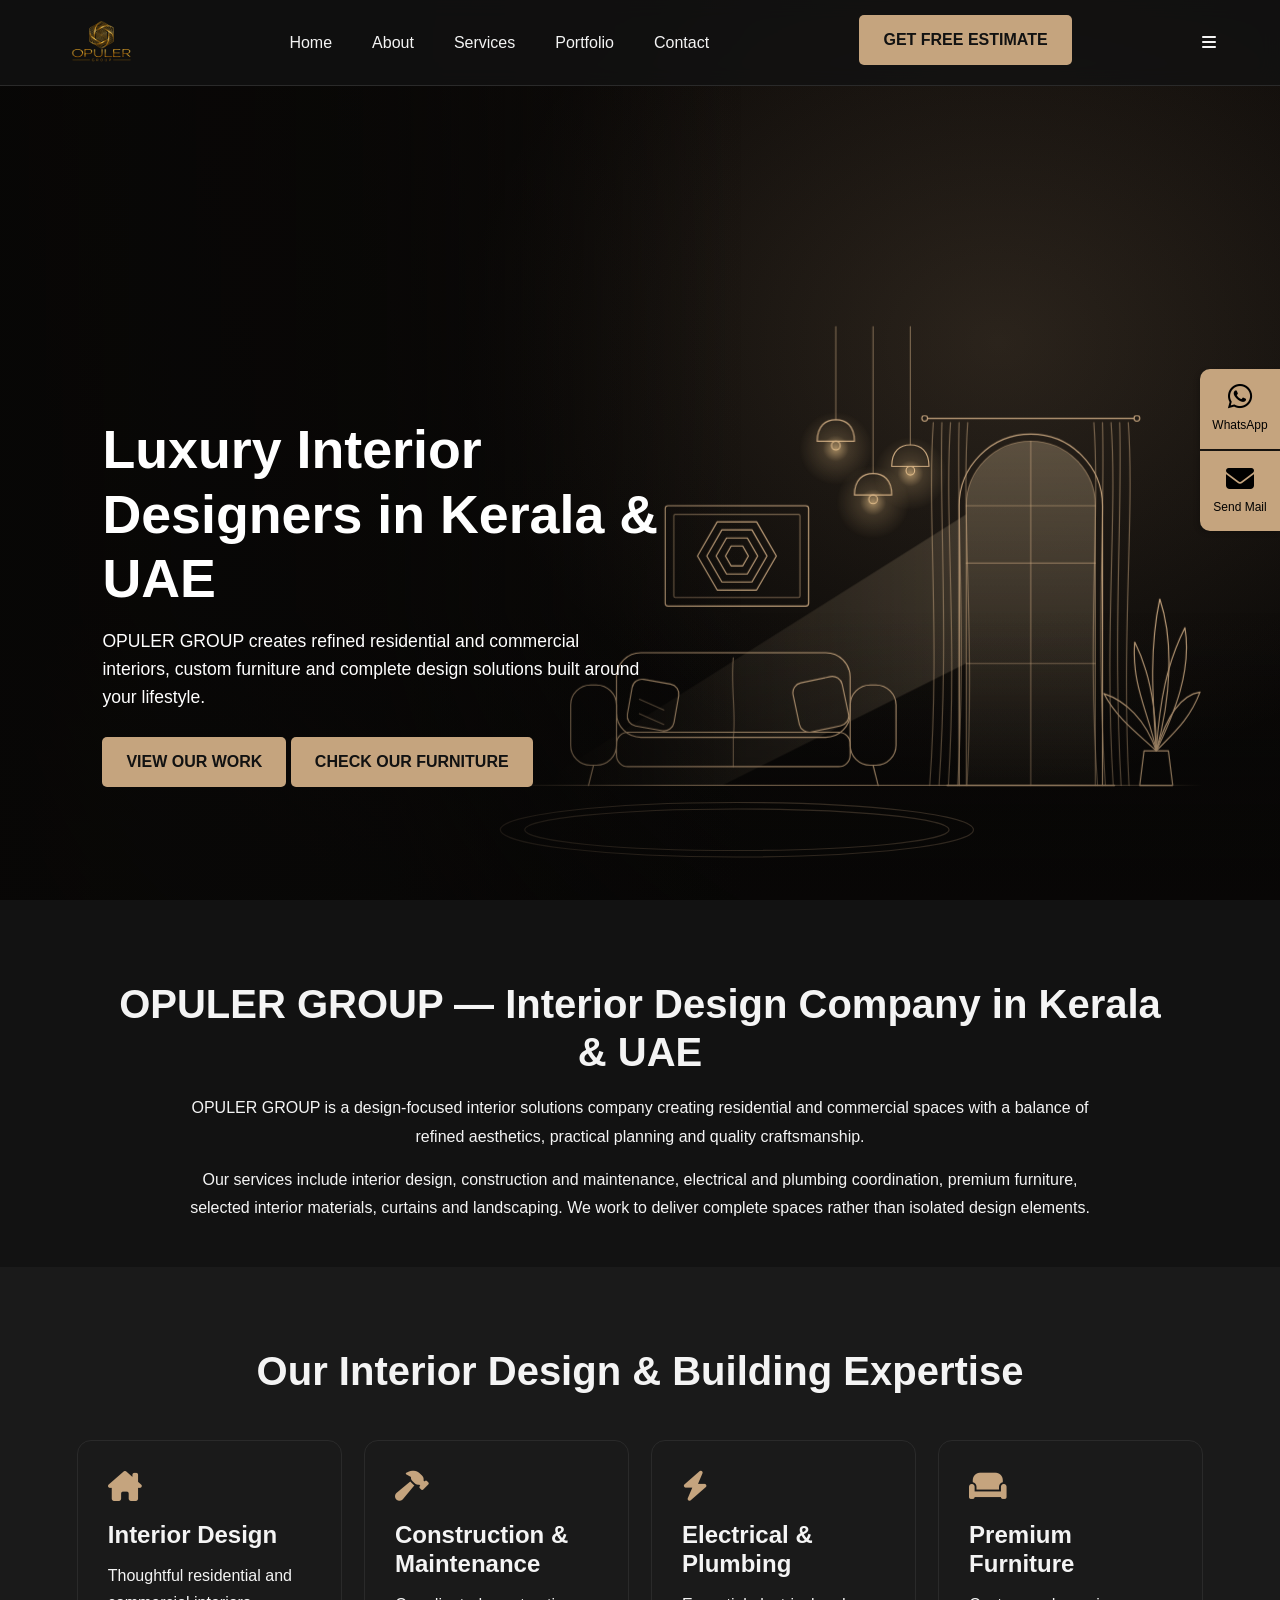
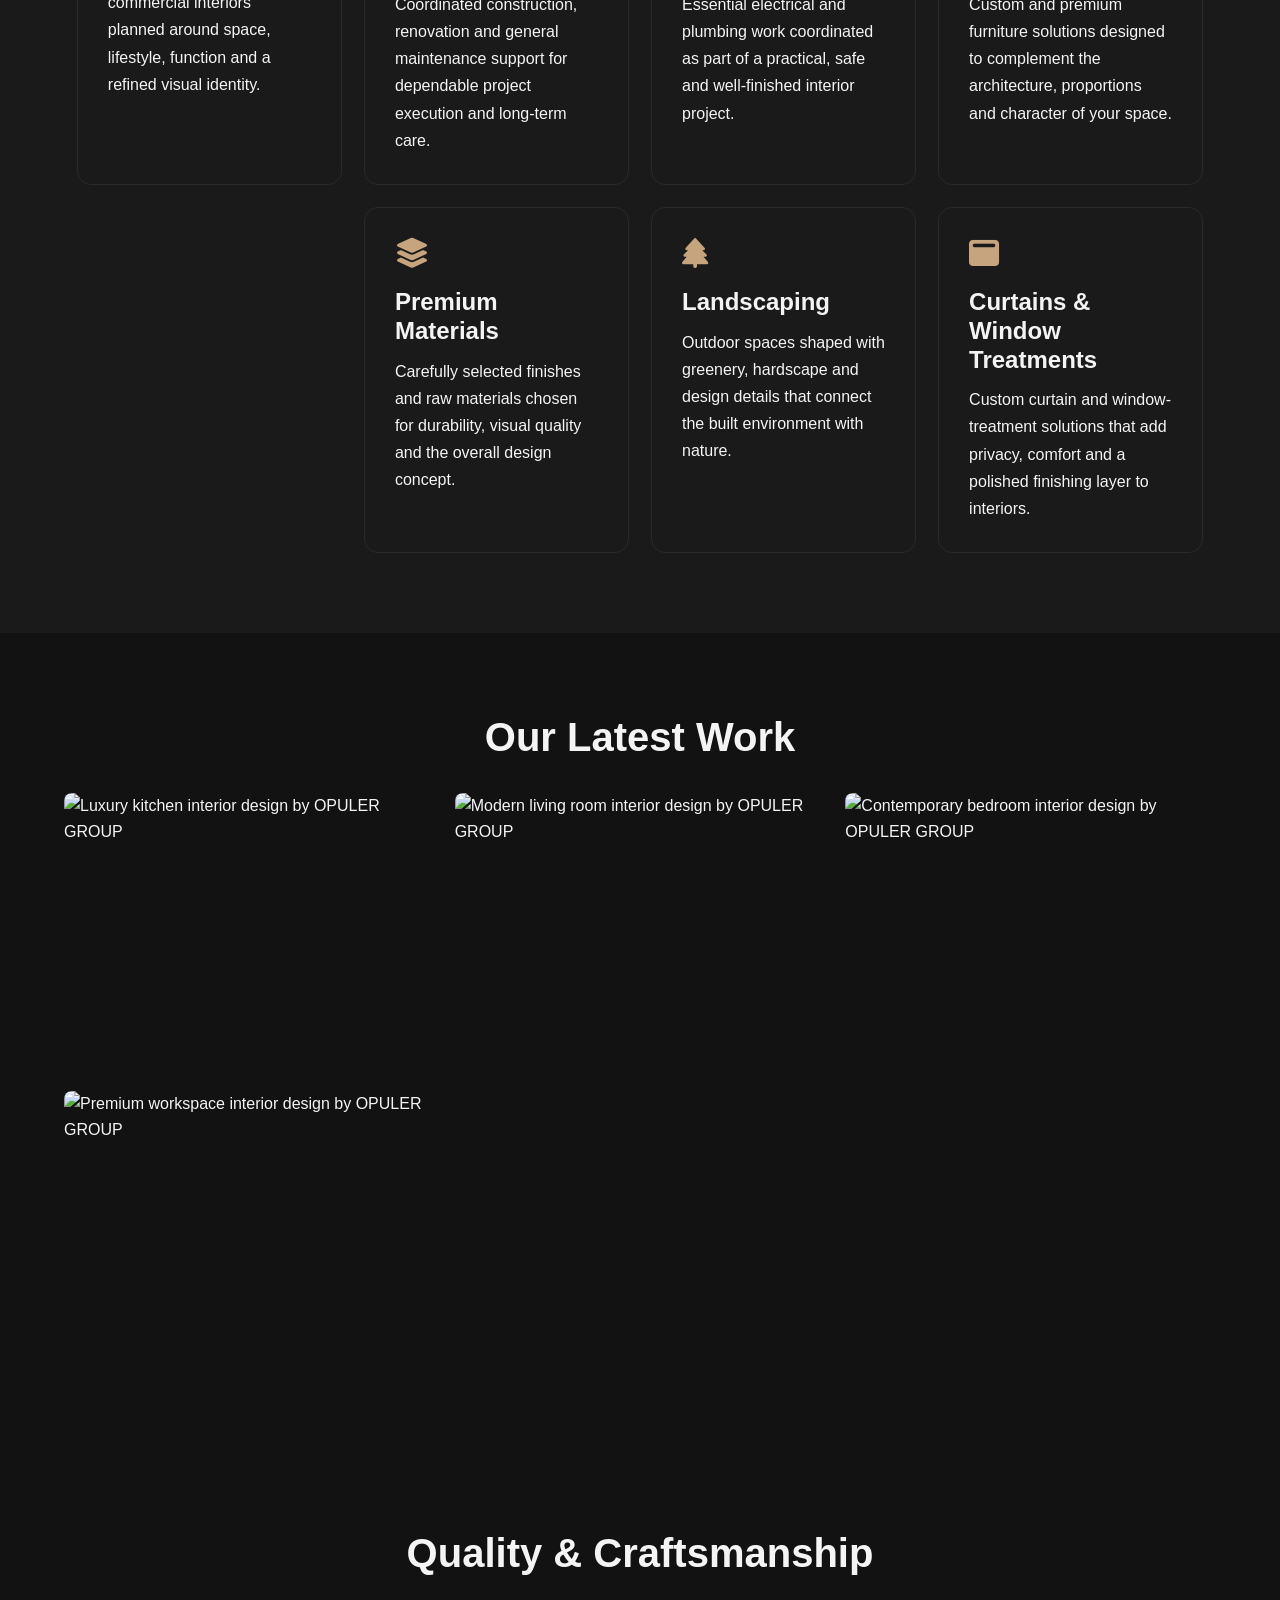
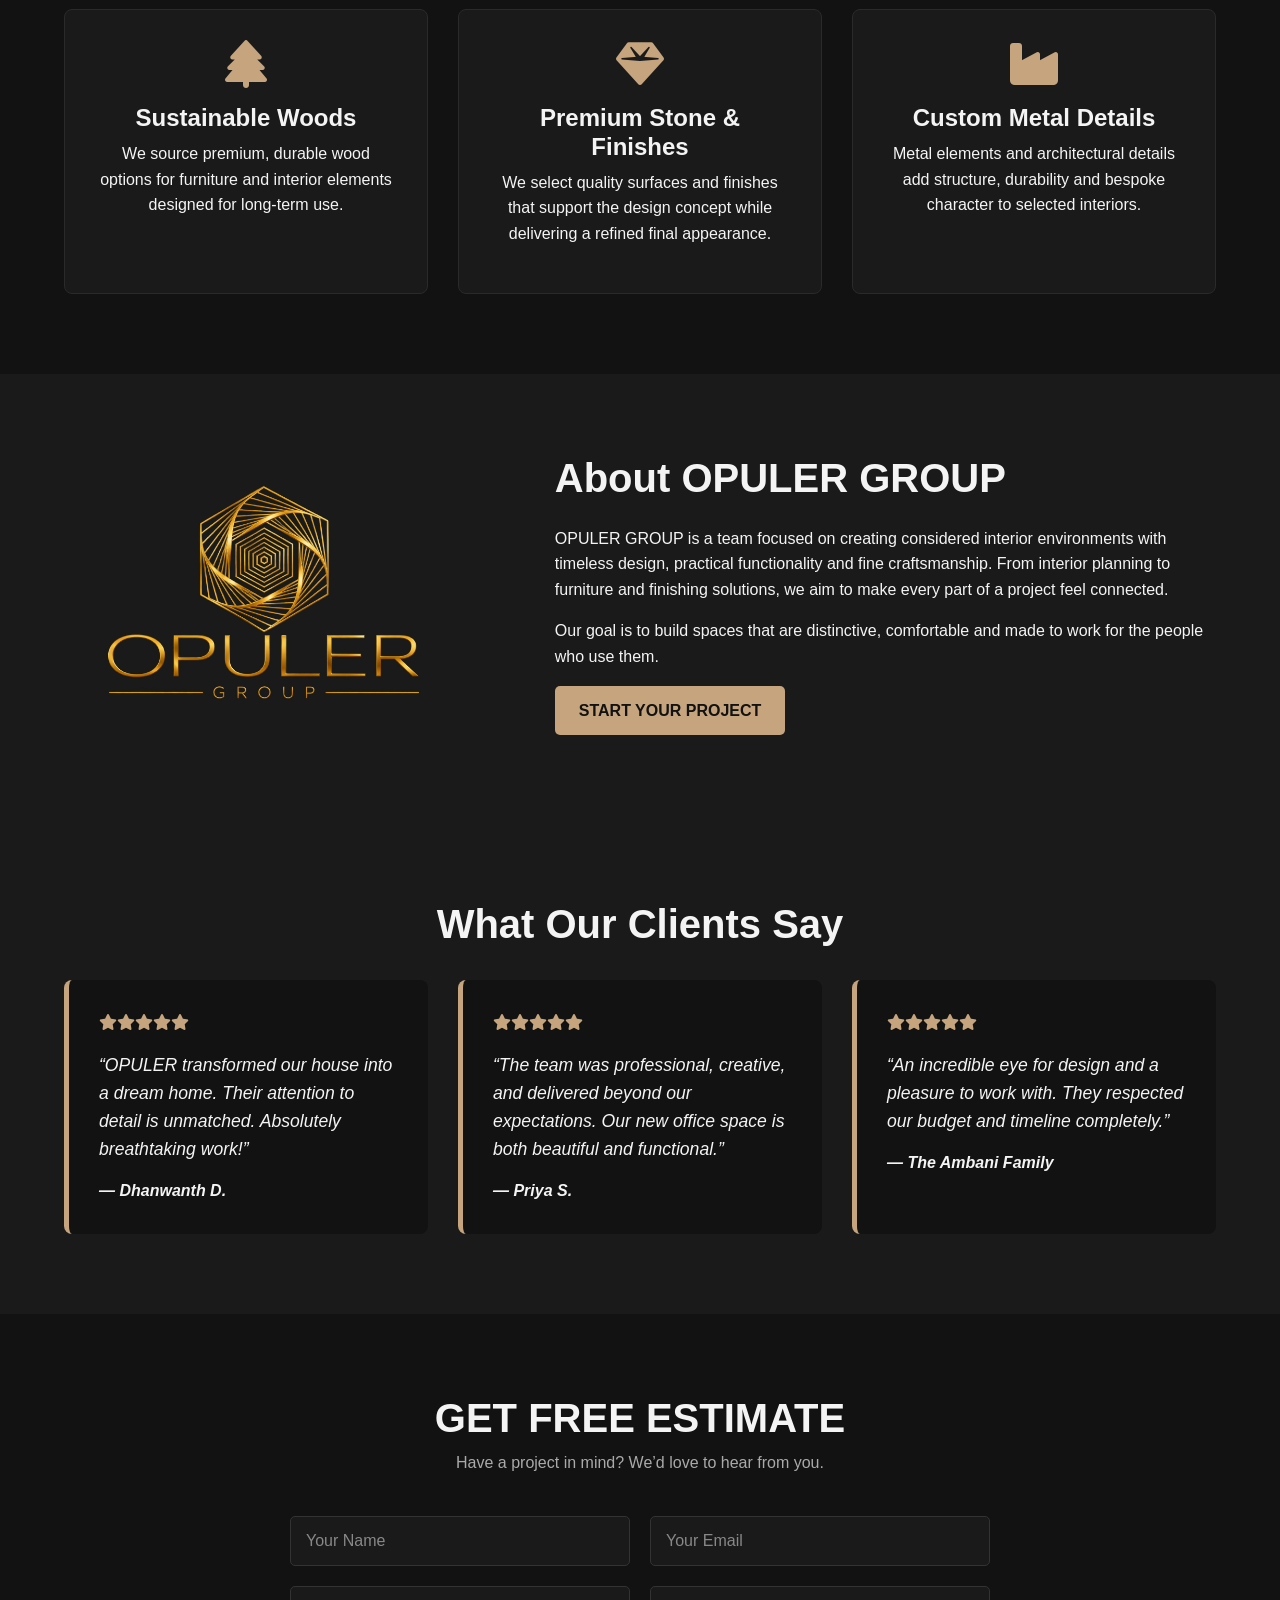
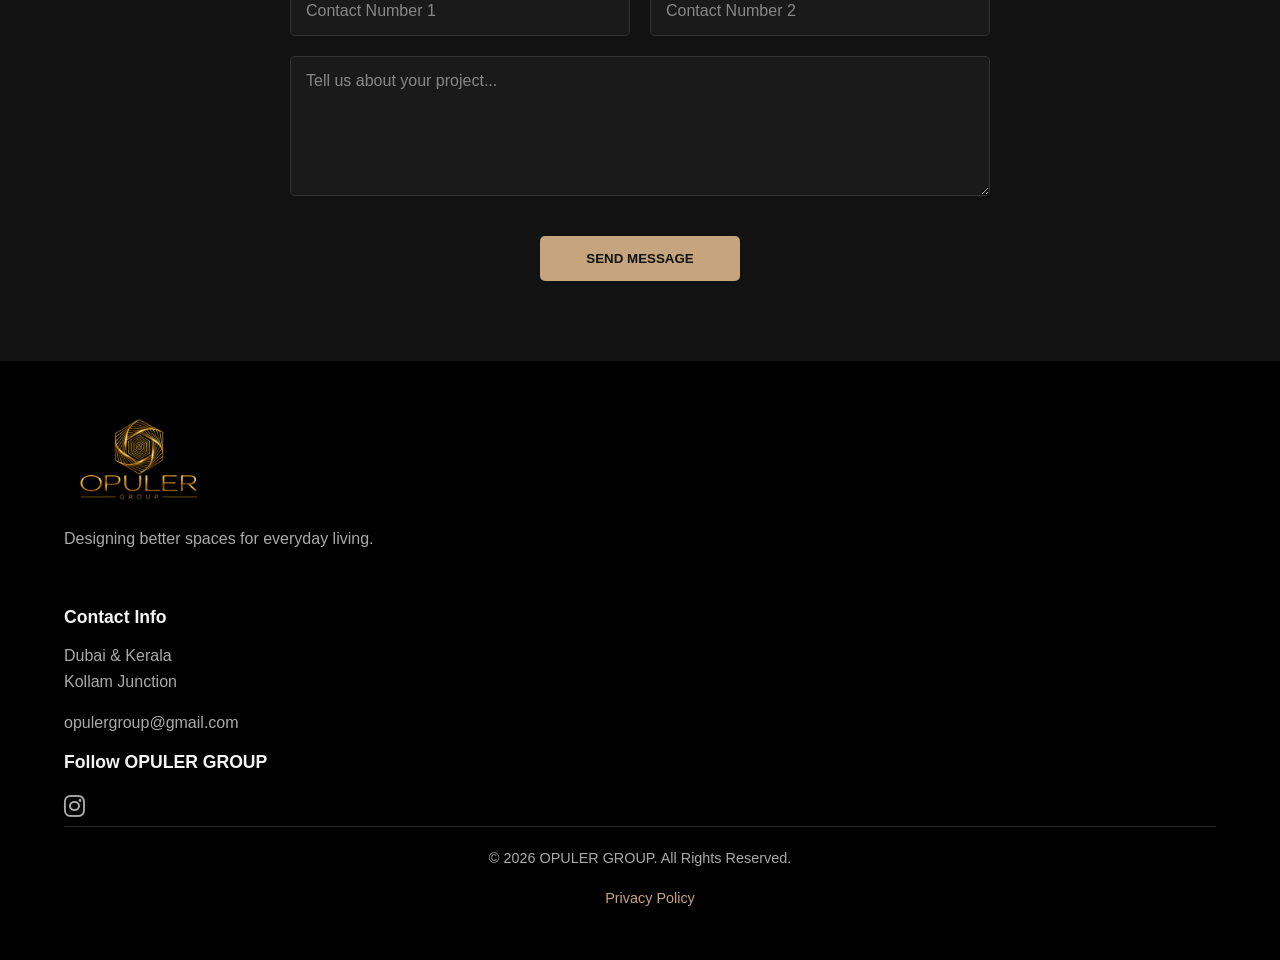
==== commit ba5697b6: "hero page updated" ====
--- a/index.html
+++ b/index.html
@@ -8,8 +8,6 @@
 <meta name="robots" content="index,follow,max-image-preview:large">
 <link rel="canonical" href="https://opulergroup.com/">
 <link rel="icon" href="opular-logo.png" type="image/png">
-<link rel="preload" as="image" href="mbg-frames/mbg-0001.webp" fetchpriority="high" media="(max-width: 768px)">
-<link rel="preload" as="image" href="bg-frames/bg-0001.webp" fetchpriority="high" media="(min-width: 769px)">
 <link rel="stylesheet" href="style.css">
 <link rel="preload" href="https://cdnjs.cloudflare.com/ajax/libs/font-awesome/6.5.2/css/all.min.css" as="style" onload="this.onload=null;this.rel='stylesheet'">
 <noscript><link rel="stylesheet" href="https://cdnjs.cloudflare.com/ajax/libs/font-awesome/6.5.2/css/all.min.css"></noscript>
@@ -47,14 +45,61 @@
 #siteLoader{position:fixed;inset:0;z-index:99999;display:flex;align-items:center;justify-content:center;background:#080706;color:#fff;opacity:1;visibility:visible;transition:opacity .45s ease,visibility .45s ease}
 #siteLoader.loader-hidden{opacity:0;visibility:hidden;pointer-events:none}
 .loader-inner{width:min(380px,80vw);text-align:center}.loader-logo{width:min(150px,42vw);height:auto;max-height:90px;object-fit:contain;display:block;margin:0 auto 28px}.loader-brand{margin:0 0 7px;font-size:13px;font-weight:500;letter-spacing:5px}.loader-status{margin:0 0 15px;font-size:10px;letter-spacing:2px;text-transform:uppercase;opacity:.65}.loader-progress-track{width:100%;height:2px;background:rgba(255,255,255,.18);overflow:hidden}.loader-progress-bar{width:0;height:100%;background:#fff;transition:width .12s linear}.loader-percent{margin-top:10px;font-size:11px;letter-spacing:2px;opacity:.8}
-.hero-frame-section{position:relative;height:500vh;margin:0;padding:0;background:#000}.hero-frame-sticky{position:sticky;top:0;width:100%;height:100vh;height:100svh;min-height:500px;overflow:hidden;background:#000;isolation:isolate;contain:layout paint}.hero-frame{position:absolute;inset:0;width:100%;height:100%;display:block;background:#000}.hero-frame-overlay{position:absolute;inset:0;z-index:1;pointer-events:none;background:linear-gradient(to bottom,rgba(0,0,0,.16),rgba(0,0,0,.04) 45%,rgba(0,0,0,.52))}.hero-frame-section .hero-content{position:absolute;z-index:2;left:8%;bottom:14%;max-width:760px;color:#fff}.hero-frame-section .hero-content h1{margin-bottom:14px}.hero-frame-section .hero-content p{margin-bottom:24px}.hero-scroll-hint{position:absolute;z-index:3;left:50%;bottom:30px;transform:translateX(-50%);display:flex;flex-direction:column;align-items:center;gap:7px;color:#fff;font-size:11px;letter-spacing:3px;opacity:.9;pointer-events:none}.hero-scroll-hint i{animation:heroArrowBounce 1.4s infinite}@keyframes heroArrowBounce{0%,100%{transform:translateY(0)}50%{transform:translateY(7px)}}
+/* HERO: animated interior-design line-art scene (no scroll animation) */
+.hero-interior{position:relative;min-height:100vh;min-height:100svh;display:flex;align-items:flex-end;padding:120px 8% 12vh;background:#080706;overflow:hidden;isolation:isolate}
+.hero-bg{position:absolute;inset:0;z-index:0;pointer-events:none}
+.hero-ambient{position:absolute;inset:0;background:radial-gradient(60% 70% at 78% 38%,rgba(197,164,126,.17),transparent 70%),radial-gradient(45% 45% at 8% 100%,rgba(197,164,126,.08),transparent 70%),linear-gradient(180deg,#0e0b09,#080706);animation:ambientShift 14s ease-in-out infinite alternate}
+@keyframes ambientShift{from{opacity:.8;transform:scale(1)}to{opacity:1;transform:scale(1.05)}}
+.hero-scene{position:absolute;right:6%;bottom:0;width:56%;height:100%}
+.hero-scene svg{width:100%;height:100%;display:block;overflow:visible}
+.hero-shade{position:absolute;inset:0;background:linear-gradient(90deg,rgba(8,7,6,.94) 0%,rgba(8,7,6,.76) 30%,rgba(8,7,6,0) 58%),linear-gradient(0deg,rgba(8,7,6,.5),transparent 32%)}
+.hero-interior .hero-content{position:relative;z-index:2;max-width:620px;color:#fff}
+.hero-interior .hero-content h1{font-size:clamp(2.2rem,4.2vw,3.6rem);margin-bottom:16px}
+.hero-interior .hero-content p{font-size:1.1rem;margin-bottom:26px;max-width:540px}
+.hero-interior.is-armed .hero-content{opacity:0;transform:translateY(14px)}
+.hero-interior.is-live .hero-content{opacity:1;transform:none;transition:opacity 1s ease .3s,transform 1s ease .3s}
+/* line art: draws itself once, then the room settles into gentle loops */
+.hero-scene .draw{fill:none;stroke:#c5a47e;stroke-width:1.6;stroke-linecap:round;stroke-linejoin:round;stroke-dasharray:1 2;stroke-dashoffset:0}
+.hero-scene .draw.floor{stroke:url(#floorFade)}
+.hero-scene .draw.soft{stroke-opacity:.35}
+.hero-scene .draw.soft2{stroke-opacity:.55}
+.hero-interior.is-armed .draw{stroke-dashoffset:1}
+.hero-interior.is-live .draw{animation:drawOn 2.2s cubic-bezier(.6,.05,.2,1) both;animation-delay:var(--d,0s)}
+@keyframes drawOn{from{stroke-dashoffset:1}to{stroke-dashoffset:0}}
+@keyframes fadeIn{from{opacity:0}to{opacity:1}}
+.hero-scene .glass,.hero-scene .beam,.hero-scene .bulb{opacity:0}
+.hero-interior.is-live .glass{animation:fadeIn 1.8s ease 2.6s forwards}
+.hero-interior.is-live .beam{animation:fadeIn 2.2s ease 3s forwards,beamDrift 11s ease-in-out 5.2s infinite alternate}
+.hero-interior.is-live .bulb{animation:fadeIn 1.4s ease 3.3s forwards,bulbBreathe 5s ease-in-out 4.7s infinite alternate}
+@keyframes beamDrift{from{transform:translateX(0);opacity:1}to{transform:translateX(-34px);opacity:.5}}
+@keyframes bulbBreathe{from{opacity:1}to{opacity:.65}}
+.hero-scene .swing{transform-box:fill-box;transform-origin:50% 0}
+.hero-interior.is-live .swing{animation:swing var(--dur,6s) ease-in-out var(--sd,0s) infinite alternate}
+@keyframes swing{from{transform:rotate(-2.4deg)}to{transform:rotate(2.4deg)}}
+.hero-scene .sway{transform-box:fill-box;transform-origin:50% 0}
+.hero-interior.is-live .sway{animation:sway 8s ease-in-out infinite alternate}
+.hero-interior.is-live .sway.alt{animation-duration:9.5s;animation-direction:alternate-reverse}
+@keyframes sway{from{transform:skewX(-.9deg)}to{transform:skewX(.9deg)}}
+.hero-scene .plant{transform-box:fill-box;transform-origin:50% 100%}
+.hero-interior.is-live .plant{animation:plantSway 6.5s ease-in-out infinite alternate}
+@keyframes plantSway{from{transform:rotate(-1.8deg)}to{transform:rotate(1.8deg)}}
+.hero-scene .hex{transform-box:fill-box;transform-origin:50% 50%}
+.hero-interior.is-live .hex.cw{animation:spin 120s linear infinite}
+.hero-interior.is-live .hex.ccw{animation:spin 120s linear infinite reverse}
+@keyframes spin{to{transform:rotate(360deg)}}
+/* floating dust in the light */
+.hero-motes{position:absolute;inset:0}
+.hero-motes i{position:absolute;display:block;border-radius:50%;background:#ecd3ab;opacity:0;animation:mote var(--t,16s) linear var(--dl,0s) infinite}
+@keyframes mote{0%{opacity:0;transform:translate3d(0,0,0)}15%{opacity:.7}85%{opacity:.45}100%{opacity:0;transform:translate3d(var(--dx,30px),-170px,0)}}
+.hero-interior.is-offscreen *{animation-play-state:paused!important}
+@media (max-width:1100px){.hero-scene{right:4%;width:64%}.hero-interior .hero-content{max-width:54%}}
 .sticky-contact-bar{position:fixed;top:50%;right:0;transform:translateY(-50%);display:flex;flex-direction:column;z-index:1000}.sticky-contact-bar a{display:flex;flex-direction:column;align-items:center;justify-content:center;width:80px;height:80px;padding:5px;color:#000;background:#c5a47e;text-decoration:none;font-size:12px;font-family:Arial,sans-serif;transition:background-color .3s ease;box-shadow:-2px 2px 5px rgba(0,0,0,.2)}.sticky-contact-bar a:first-child{border-top-left-radius:10px}.sticky-contact-bar a:last-child{margin-top:2px;border-bottom-left-radius:10px}.sticky-contact-bar a i{font-size:28px;margin-bottom:5px}
 /* SEO + responsive services */
 .seo-intro{max-width:1100px;margin:0 auto;padding:80px 24px 30px;text-align:center}.seo-intro h2{margin-bottom:18px}.seo-intro p{max-width:900px;margin:0 auto 14px;line-height:1.8}.expertise{padding:80px 6%}.expertise>h2{text-align:center;margin-bottom:45px}.expertise-container{width:min(1400px,100%);margin:0 auto;display:grid;grid-template-columns:repeat(4,minmax(0,1fr));gap:22px;align-items:stretch}.expertise-card{min-width:0;height:100%;display:flex;flex-direction:column;align-items:flex-start;text-align:left;padding:30px;border-radius:14px}.expertise-card i{font-size:30px;margin-bottom:20px}.expertise-card h3{margin:0 0 12px}.expertise-card p{margin:0;line-height:1.7}.expertise-card:nth-child(n+5){grid-column:span 1}.expertise-card:nth-child(5){grid-column:2}.expertise-card:nth-child(6){grid-column:3}.expertise-card:nth-child(7){grid-column:4}
 .gallery img{display:block;width:100%;height:auto;aspect-ratio:4/3;object-fit:cover}.founder-image img{width:100%;height:auto;display:block}.footer-logo{width:150px;height:auto;display:block}.logo img{width:auto;height:54px;display:block}.loader-logo{width:150px;height:auto}.contact-form button[type=submit]{display:inline-flex;align-items:center;justify-content:center;text-align:center;margin:20px auto 0;padding:15px 30px;line-height:normal}
 @media (max-width:1100px){.expertise-container{grid-template-columns:repeat(2,minmax(0,1fr))}.expertise-card:nth-child(n){grid-column:auto}}
-@media (max-width:768px){.hero-frame-section{height:300vh}.hero-frame-sticky{height:100svh;min-height:0}.hero-frame-section .hero-content{left:6%;right:6%;bottom:12%}.sticky-contact-bar a{width:60px;height:65px}.sticky-contact-bar a i{font-size:22px}.loader-inner{width:min(340px,84vw)}.seo-intro{padding:55px 20px 20px}.expertise{padding:55px 18px}.expertise-container{grid-template-columns:1fr;gap:16px}.expertise-card{padding:24px}.logo img{height:46px}}
-@media (prefers-reduced-motion:reduce){.hero-scroll-hint i{animation:none}}
+@media (max-width:768px){.hero-interior{min-height:max(100svh,720px);padding:0 6% 9vh}.hero-scene{right:0;width:100%;height:38%;top:64px;bottom:auto}.hero-shade{background:linear-gradient(0deg,rgba(8,7,6,.96) 0%,rgba(8,7,6,.84) 40%,rgba(8,7,6,0) 68%)}.hero-interior .hero-content{max-width:none}.hero-interior .hero-content h1{font-size:2.1rem}.hero-interior .hero-content p{font-size:1rem}.sticky-contact-bar a{width:60px;height:65px}.sticky-contact-bar a i{font-size:22px}.loader-inner{width:min(340px,84vw)}.seo-intro{padding:55px 20px 20px}.expertise{padding:55px 18px}.expertise-container{grid-template-columns:1fr;gap:16px}.expertise-card{padding:24px}.logo img{height:46px}}
+@media (prefers-reduced-motion:reduce){.hero-interior *{animation:none!important;transition:none!important}.hero-interior.is-armed .draw{stroke-dashoffset:0}.hero-interior.is-armed .hero-content{opacity:1;transform:none}.hero-scene .glass,.hero-scene .bulb{opacity:1}.hero-scene .beam{opacity:.7}.hero-motes{display:none}}
 </style>
 </head>
 <body>
@@ -78,17 +123,23 @@
 </nav>
 </header>
 <main>
-<section id="home" class="hero-frame-section">
-  <div class="hero-frame-sticky">
-    <canvas id="heroCanvas" class="hero-frame" aria-label="OPULER GROUP interior design visual animation"></canvas>
-    <div class="hero-frame-overlay"></div>
-    <div class="hero-content">
-      <h1>Luxury Interior Designers in Kerala &amp; UAE</h1>
-      <p>OPULER GROUP creates refined residential and commercial interiors, custom furniture and complete design solutions built around your lifestyle.</p>
-      <a href="#portfolio" class="cta-button">View Our Work</a>
-      <a href="Furnitures.html" class="cta-button">Check Our Furniture</a>
-    </div>
-    <div class="hero-scroll-hint" id="heroScrollHint" aria-hidden="true"><span>SCROLL</span><i class="fa-solid fa-chevron-down"></i></div>
+<section id="home" class="hero-interior is-armed" aria-label="OPULER GROUP luxury interior design">
+  <div class="hero-bg" aria-hidden="true">
+    <div class="hero-ambient"></div>
+    <div class="hero-motes" id="heroMotes"></div>
+    <div class="hero-scene"><svg viewBox="0 0 1000 800" preserveAspectRatio="xMaxYMax meet" xmlns="http://www.w3.org/2000/svg" focusable="false"><defs>
+<linearGradient id="floorFade" gradientUnits="userSpaceOnUse" x1="0" y1="0" x2="1000" y2="0"><stop offset="0" stop-color="#c5a47e" stop-opacity="0"/><stop offset=".25" stop-color="#c5a47e" stop-opacity=".7"/><stop offset=".8" stop-color="#c5a47e" stop-opacity=".7"/><stop offset="1" stop-color="#c5a47e" stop-opacity="0"/></linearGradient>
+<linearGradient id="glassGlow" x1="0" y1="0" x2="0" y2="1"><stop offset="0" stop-color="#ffe2b4" stop-opacity=".26"/><stop offset="1" stop-color="#ffe2b4" stop-opacity=".05"/></linearGradient>
+<linearGradient id="beamGrad" gradientUnits="userSpaceOnUse" x1="670" y1="0" x2="70" y2="0"><stop offset="0" stop-color="#ffe2b4" stop-opacity=".16"/><stop offset="1" stop-color="#ffe2b4" stop-opacity="0"/></linearGradient>
+<radialGradient id="bulbGlow"><stop offset="0" stop-color="#ffd596" stop-opacity=".6"/><stop offset=".35" stop-color="#ffd596" stop-opacity=".16"/><stop offset="1" stop-color="#ffd596" stop-opacity="0"/></radialGradient>
+</defs><g class="soft-line"><path class="draw floor" style="--d:0.00s" pathLength="1" d="M0 640 H1000"/><path class="draw soft" style="--d:0.20s" pathLength="1" d="M20 702 A330 38 0 1 0 680 702 A330 38 0 1 0 20 702"/><path class="draw soft" style="--d:0.35s" pathLength="1" d="M54 702 A296 29 0 1 0 646 702 A296 29 0 1 0 54 702"/><path class="glass" d="M670 640 V250 A90 90 0 0 1 850 250 V640 Z" fill="url(#glassGlow)"/><path class="beam" d="M670 262 L670 470 L330 640 L70 640 Z" fill="url(#beamGrad)"/><path class="draw" style="--d:0.40s" pathLength="1" d="M660 640 V250 A100 100 0 0 1 860 250 V640"/><path class="draw soft2" style="--d:0.55s" pathLength="1" d="M670 640 V250 A90 90 0 0 1 850 250 V640"/><path class="draw soft2" style="--d:0.90s" pathLength="1" d="M760 160 V640"/><path class="draw soft2" style="--d:1.00s" pathLength="1" d="M670 250 H850"/><path class="draw soft2" style="--d:1.08s" pathLength="1" d="M670 330 H850"/><path class="draw soft2" style="--d:1.16s" pathLength="1" d="M670 470 H850"/><path class="draw" style="--d:0.70s" pathLength="1" d="M643 640 H877"/><path class="draw" style="--d:0.90s" pathLength="1" d="M616 128 H904"/><path class="draw" style="--d:1.00s" pathLength="1" d="M608 128 A4 4 0 1 0 616 128 A4 4 0 1 0 608 128"/><path class="draw" style="--d:1.00s" pathLength="1" d="M904 128 A4 4 0 1 0 912 128 A4 4 0 1 0 904 128"/><g class="sway"><path class="draw soft2" style="--d:1.05s" pathLength="1" d="M624 134 C 615 262, 634 430, 619 640"/><path class="draw soft2" style="--d:1.12s" pathLength="1" d="M636 134 C 632 262, 646 430, 632 640"/><path class="draw soft2" style="--d:1.19s" pathLength="1" d="M648 134 C 639 262, 658 430, 645 640"/><path class="draw soft2" style="--d:1.26s" pathLength="1" d="M660 134 C 656 262, 670 430, 658 640"/><path class="draw soft2" style="--d:1.33s" pathLength="1" d="M672 134 C 663 262, 682 430, 671 640"/></g><g class="sway alt"><path class="draw soft2" style="--d:1.05s" pathLength="1" d="M848 134 C 857 262, 838 430, 853 640"/><path class="draw soft2" style="--d:1.12s" pathLength="1" d="M860 134 C 864 262, 850 430, 864 640"/><path class="draw soft2" style="--d:1.19s" pathLength="1" d="M872 134 C 881 262, 862 430, 875 640"/><path class="draw soft2" style="--d:1.26s" pathLength="1" d="M884 134 C 888 262, 874 430, 886 640"/><path class="draw soft2" style="--d:1.33s" pathLength="1" d="M896 134 C 905 262, 886 430, 897 640"/></g><path class="draw" style="--d:1.20s" pathLength="1" d="M146 500 H154 A28 28 0 0 1 182 528 V584 A28 28 0 0 1 154 612 H146 A28 28 0 0 1 118 584 V528 A28 28 0 0 1 146 500 Z"/><path class="draw" style="--d:1.25s" pathLength="1" d="M536 500 H544 A28 28 0 0 1 572 528 V584 A28 28 0 0 1 544 612 H536 A28 28 0 0 1 508 584 V528 A28 28 0 0 1 536 500 Z"/><path class="draw" style="--d:1.35s" pathLength="1" d="M216 455 H474 A34 34 0 0 1 508 489 V539 A34 34 0 0 1 474 573 H216 A34 34 0 0 1 182 539 V489 A34 34 0 0 1 216 455 Z"/><path class="draw" style="--d:1.50s" pathLength="1" d="M198 566 H492 A16 16 0 0 1 508 582 V598 A16 16 0 0 1 492 614 H198 A16 16 0 0 1 182 598 V582 A16 16 0 0 1 198 566 Z"/><path class="draw soft2" style="--d:1.80s" pathLength="1" d="M345 462 C 341 500 349 540 345 573"/><path class="draw soft2" style="--d:1.85s" pathLength="1" d="M345 573 V614"/><path class="draw" style="--d:1.90s" pathLength="1" d="M150 612 L143 640"/><path class="draw" style="--d:1.90s" pathLength="1" d="M540 612 L547 640"/><path class="draw" style="--d:2.00s" pathLength="1" transform="rotate(10 233 528)" d="M214 495 H252 A14 14 0 0 1 266 509 V547 A14 14 0 0 1 252 561 H214 A14 14 0 0 1 200 547 V509 A14 14 0 0 1 214 495 Z"/><path class="draw" style="--d:2.10s" pathLength="1" transform="rotate(-12 467 527)" d="M446 492 H488 A14 14 0 0 1 502 506 V548 A14 14 0 0 1 488 562 H446 A14 14 0 0 1 432 548 V506 A14 14 0 0 1 446 492 Z"/><path class="draw soft2" style="--d:2.30s" pathLength="1" transform="rotate(0)" d="M214 520 L248 535 M214 540 L248 555"/><path class="draw" style="--d:1.60s" pathLength="1" d="M254 250 H446 A4 4 0 0 1 450 254 V386 A4 4 0 0 1 446 390 H254 A4 4 0 0 1 250 386 V254 A4 4 0 0 1 254 250 Z"/><path class="draw soft2" style="--d:1.75s" pathLength="1" d="M264 262 H436 A2 2 0 0 1 438 264 V376 A2 2 0 0 1 436 378 H264 A2 2 0 0 1 262 376 V264 A2 2 0 0 1 264 262 Z"/><g class="hex cw"><path class="draw" style="--d:2.00s" pathLength="1" d="M405.0 320.0 L377.5 367.6 L322.5 367.6 L295.0 320.0 L322.5 272.4 L377.5 272.4 Z"/></g><g class="hex ccw"><path class="draw" style="--d:2.15s" pathLength="1" d="M392.0 320.0 L371.0 356.4 L329.0 356.4 L308.0 320.0 L329.0 283.6 L371.0 283.6 Z"/></g><g class="hex cw"><path class="draw" style="--d:2.30s" pathLength="1" d="M379.0 320.0 L364.5 345.1 L335.5 345.1 L321.0 320.0 L335.5 294.9 L364.5 294.9 Z"/></g><g class="hex ccw"><path class="draw" style="--d:2.45s" pathLength="1" d="M366.0 320.0 L358.0 333.9 L342.0 333.9 L334.0 320.0 L342.0 306.1 L358.0 306.1 Z"/></g><g transform="translate(488 0)"><g class="swing" style="--dur:6.5s;--sd:0s"><path class="draw soft2" style="--d:1.60s" pathLength="1" d="M0 0 V130"/><path class="draw" style="--d:1.95s" pathLength="1" d="M-26 160 C-26 138 -14 130 0 130 C14 130 26 138 26 160 Z"/><path class="draw" style="--d:2.30s" pathLength="1" d="M-6 166 A6 6 0 1 0 6 166 A6 6 0 1 0 -6 166"/><circle class="bulb" cx="0" cy="170" r="52" fill="url(#bulbGlow)"/></g></g><g transform="translate(540 0)"><g class="swing" style="--dur:7.5s;--sd:-2s"><path class="draw soft2" style="--d:1.70s" pathLength="1" d="M0 0 V205"/><path class="draw" style="--d:2.05s" pathLength="1" d="M-26 235 C-26 213 -14 205 0 205 C14 205 26 213 26 235 Z"/><path class="draw" style="--d:2.40s" pathLength="1" d="M-6 241 A6 6 0 1 0 6 241 A6 6 0 1 0 -6 241"/><circle class="bulb" cx="0" cy="245" r="52" fill="url(#bulbGlow)"/></g></g><g transform="translate(592 0)"><g class="swing" style="--dur:5.8s;--sd:-4s"><path class="draw soft2" style="--d:1.80s" pathLength="1" d="M0 0 V165"/><path class="draw" style="--d:2.15s" pathLength="1" d="M-26 195 C-26 173 -14 165 0 165 C14 165 26 173 26 195 Z"/><path class="draw" style="--d:2.50s" pathLength="1" d="M-6 201 A6 6 0 1 0 6 201 A6 6 0 1 0 -6 201"/><circle class="bulb" cx="0" cy="205" r="52" fill="url(#bulbGlow)"/></g></g><path class="draw" style="--d:2.30s" pathLength="1" d="M912 640 L918 592 H952 L958 640 Z"/><g class="plant"><path class="draw" style="--d:2.45s" pathLength="1" d="M935 592 C 925 540, 900 500, 905 440 C 925 480, 935 530, 935 592"/><path class="draw" style="--d:2.57s" pathLength="1" d="M935 592 C 940 520, 950 470, 975 420 C 985 480, 960 540, 935 592"/><path class="draw" style="--d:2.69s" pathLength="1" d="M935 592 C 930 520, 925 450, 940 380 C 960 440, 955 520, 935 592"/><path class="draw" style="--d:2.81s" pathLength="1" d="M935 592 C 915 572, 880 548, 862 512 C 892 522, 920 548, 935 592"/><path class="draw" style="--d:2.93s" pathLength="1" d="M935 592 C 958 568, 982 548, 996 510 C 970 514, 950 542, 935 592"/></g></g></svg></div>
+    <div class="hero-shade"></div>
+  </div>
+  <div class="hero-content">
+    <h1>Luxury Interior Designers in Kerala &amp; UAE</h1>
+    <p>OPULER GROUP creates refined residential and commercial interiors, custom furniture and complete design solutions built around your lifestyle.</p>
+    <a href="#portfolio" class="cta-button">View Our Work</a>
+    <a href="Furnitures.html" class="cta-button">Check Our Furniture</a>
   </div>
 </section>
 <section class="seo-intro" aria-labelledby="seo-heading">
@@ -157,40 +208,36 @@
 <script>
 (()=>{
 'use strict';
-const TOTAL_FRAMES=101,MOBILE_BREAKPOINT=768,DESKTOP_FOLDER='bg-frames/',MOBILE_FOLDER='mbg-frames/',DESKTOP_PREFIX='bg-',MOBILE_PREFIX='mbg-',EXT='.webp';
-const isMobile=window.innerWidth<=MOBILE_BREAKPOINT;
-const folder=isMobile?MOBILE_FOLDER:DESKTOP_FOLDER,prefix=isMobile?MOBILE_PREFIX:DESKTOP_PREFIX;
-const loader=document.getElementById('siteLoader'),bar=document.getElementById('loaderProgressBar'),percent=document.getElementById('loaderPercent'),status=document.getElementById('loaderStatus'),hero=document.querySelector('.hero-frame-section'),canvas=document.getElementById('heroCanvas'),hint=document.getElementById('heroScrollHint');
-if(!hero||!canvas)return;
-const ctx=canvas.getContext('2d',{alpha:false,desynchronized:true}); if(!ctx)return;
-const frames=new Array(TOTAL_FRAMES),loading=new Array(TOTAL_FRAMES),loaded=new Set();
-let canvasWidth=1,canvasHeight=1,currentFrame=0,targetFrame=0,lastDrawn=-1,raf=0,queueRunning=false,unlocked=false;
-const dpr=Math.min(window.devicePixelRatio||1,isMobile?1.1:1.5);
-function url(i){return folder+prefix+String(i+1).padStart(4,'0')+EXT}
-function progress(){const p=Math.round(loaded.size/TOTAL_FRAMES*100);if(bar)bar.style.width=p+'%';if(percent)percent.textContent=p+'%';if(status)status.textContent=unlocked?(p<100?'Loading animation in background':'Experience ready'):(p<100?'Preparing your experience':'Experience ready')}
-function loadFrame(i,priority=false){if(i<0||i>=TOTAL_FRAMES||frames[i])return Promise.resolve(frames[i]);if(loading[i])return loading[i];loading[i]=new Promise(resolve=>{const img=new Image();img.decoding='async';if('fetchPriority'in img)img.fetchPriority=priority?'high':'low';img.onload=()=>{frames[i]=img;loaded.add(i);progress();resolve(img)};img.onerror=()=>resolve(null);img.src=url(i)});return loading[i]}
-function draw(i){const img=frames[i];if(!img||lastDrawn===i)return !!img;const iw=img.naturalWidth||img.width,ih=img.naturalHeight||img.height;if(!iw||!ih)return false;const scale=Math.max(canvasWidth/iw,canvasHeight/ih),w=iw*scale,h=ih*scale,x=(canvasWidth-w)/2,y=(canvasHeight-h)/2;ctx.clearRect(0,0,canvasWidth,canvasHeight);ctx.drawImage(img,x,y,w,h);lastDrawn=i;return true}
-function resize(){const r=canvas.getBoundingClientRect(),w=Math.max(1,Math.round(r.width)),h=Math.max(1,Math.round(r.height));if(canvas.width!==Math.round(w*dpr)||canvas.height!==Math.round(h*dpr)){canvas.width=Math.round(w*dpr);canvas.height=Math.round(h*dpr);ctx.setTransform(dpr,0,0,dpr,0,0);canvasWidth=w;canvasHeight=h;lastDrawn=-1;draw(Math.round(currentFrame))}}
-function target(){const r=hero.getBoundingClientRect(),dist=hero.offsetHeight-window.innerHeight;if(dist<=0)return 0;return Math.max(0,Math.min(TOTAL_FRAMES-1,(-r.top/dist)*(TOTAL_FRAMES-1)))}
-function nearest(i){if(draw(i))return;for(let d=1;d<=10;d++){if(draw(i-d))return;if(draw(i+d))return}}
-function render(){raf=0;const diff=targetFrame-currentFrame;currentFrame=Math.abs(diff)<.15?targetFrame:currentFrame+diff*(isMobile?.5:.32);nearest(Math.round(currentFrame));}
-function onScroll(){targetFrame=target();if(hint)hint.style.opacity=targetFrame>2?'0':'.9';if(!raf)raf=requestAnimationFrame(render);prioritizeAround(Math.round(targetFrame));}
-function prioritizeAround(center){const radius=isMobile?12:18;for(let d=0;d<=radius;d++){const a=center+d,b=center-d;if(a<TOTAL_FRAMES)enqueue(a,true);if(b>=0)enqueue(b,true)}}
-const queue=new Set();
-function enqueue(i,priority=false){if(i<0||i>=TOTAL_FRAMES||frames[i]||loading[i])return;queue.add(i);if(priority)queuePriority(i)}
-function queuePriority(i){/* priority is represented by scheduling a direct load when capacity allows */}
-async function worker(){if(queueRunning)return;queueRunning=true;const concurrency=isMobile?3:4;const run=async()=>{while(queue.size){let best=-1,bestDist=Infinity,c=targetFrame;for(const i of queue){const d=Math.abs(i-c);if(d<bestDist){best=i;bestDist=d}}if(best<0)break;queue.delete(best);await loadFrame(best,Math.abs(best-c)<12);await new Promise(r=>requestAnimationFrame(r))}};await Promise.all(Array.from({length:concurrency},run));queueRunning=false;if(queue.size)worker()}
-function seed(){const initial=isMobile?12:18;for(let i=0;i<initial;i++)enqueue(i,true);for(let i=initial;i<TOTAL_FRAMES;i++)queue.add(i);worker()}
-async function unlockWhenReady(){const minimum=isMobile?6:10;const deadline=performance.now()+(isMobile?1800:2500);while(loaded.size<minimum&&performance.now()<deadline){await new Promise(r=>setTimeout(r,40))}if(!frames[0])await loadFrame(0,true);resize();draw(0);unlocked=true;document.documentElement.classList.remove('loader-active');document.body.classList.remove('loader-active');if(loader)loader.classList.add('loader-hidden');targetFrame=target();currentFrame=targetFrame;nearest(Math.round(currentFrame));}
-// Lock only until the first useful frames are ready; do not wait for all 101 frames.
-document.documentElement.classList.add('loader-active');document.body.classList.add('loader-active');
-resize();
-seed();
-unlockWhenReady();
-window.addEventListener('scroll',onScroll,{passive:true});
-if('ResizeObserver'in window)new ResizeObserver(resize).observe(canvas);else window.addEventListener('resize',resize,{passive:true});
-const menu=document.getElementById('menu-toggle'),nav=document.getElementById('nav-links');if(menu&&nav)menu.addEventListener('click',()=>nav.classList.toggle('active'));
-setTimeout(()=>{if(loader){loader.classList.add('loader-hidden');document.documentElement.classList.remove('loader-active');document.body.classList.remove('loader-active');}},3500);
+const root=document.documentElement,body=document.body;
+const loader=document.getElementById('siteLoader'),bar=document.getElementById('loaderProgressBar'),percent=document.getElementById('loaderPercent'),status=document.getElementById('loaderStatus'),hero=document.getElementById('home'),motes=document.getElementById('heroMotes');
+
+// Dust motes drifting through the light
+if(motes){const f=document.createDocumentFragment();for(let i=0;i<22;i++){const m=document.createElement('i'),s=2+Math.random()*2.5;m.style.cssText='left:'+(38+Math.random()*60)+'%;top:'+(35+Math.random()*60)+'%;width:'+s+'px;height:'+s+'px;--t:'+(13+Math.random()*10)+'s;--dl:-'+(Math.random()*20)+'s;--dx:'+((Math.random()*60)-30)+'px';f.appendChild(m)}motes.appendChild(f)}
+
+// Pause hero animation while it is off screen
+if(hero&&'IntersectionObserver'in window){new IntersectionObserver(e=>hero.classList.toggle('is-offscreen',!e[0].isIntersecting)).observe(hero)}
+
+// Loader: short branded intro, then start the hero scene
+root.classList.add('loader-active');body.classList.add('loader-active');
+let p=0,finished=false;
+const tick=setInterval(()=>{if(!finished){p+=(90-p)*.09;set(p)}},60);
+function set(v){const n=Math.round(v);if(bar)bar.style.width=n+'%';if(percent)percent.textContent=n+'%'}
+function finish(){
+  if(finished)return;finished=true;clearInterval(tick);set(100);if(status)status.textContent='Experience ready';
+  setTimeout(()=>{
+    root.classList.remove('loader-active');body.classList.remove('loader-active');
+    if(loader)loader.classList.add('loader-hidden');
+    setTimeout(()=>{if(hero){hero.classList.remove('is-armed');hero.classList.add('is-live')}},250);
+  },250);
+}
+const minWait=new Promise(r=>setTimeout(r,1100));
+const pageLoaded=new Promise(r=>{if(document.readyState==='complete')r();else window.addEventListener('load',r,{once:true})});
+Promise.all([minWait,pageLoaded]).then(finish);
+setTimeout(finish,4000);
+
+// Mobile menu
+const menu=document.getElementById('menu-toggle'),nav=document.getElementById('nav-links');
+if(menu&&nav)menu.addEventListener('click',()=>nav.classList.toggle('active'));
 })();
 </script>
 </body>
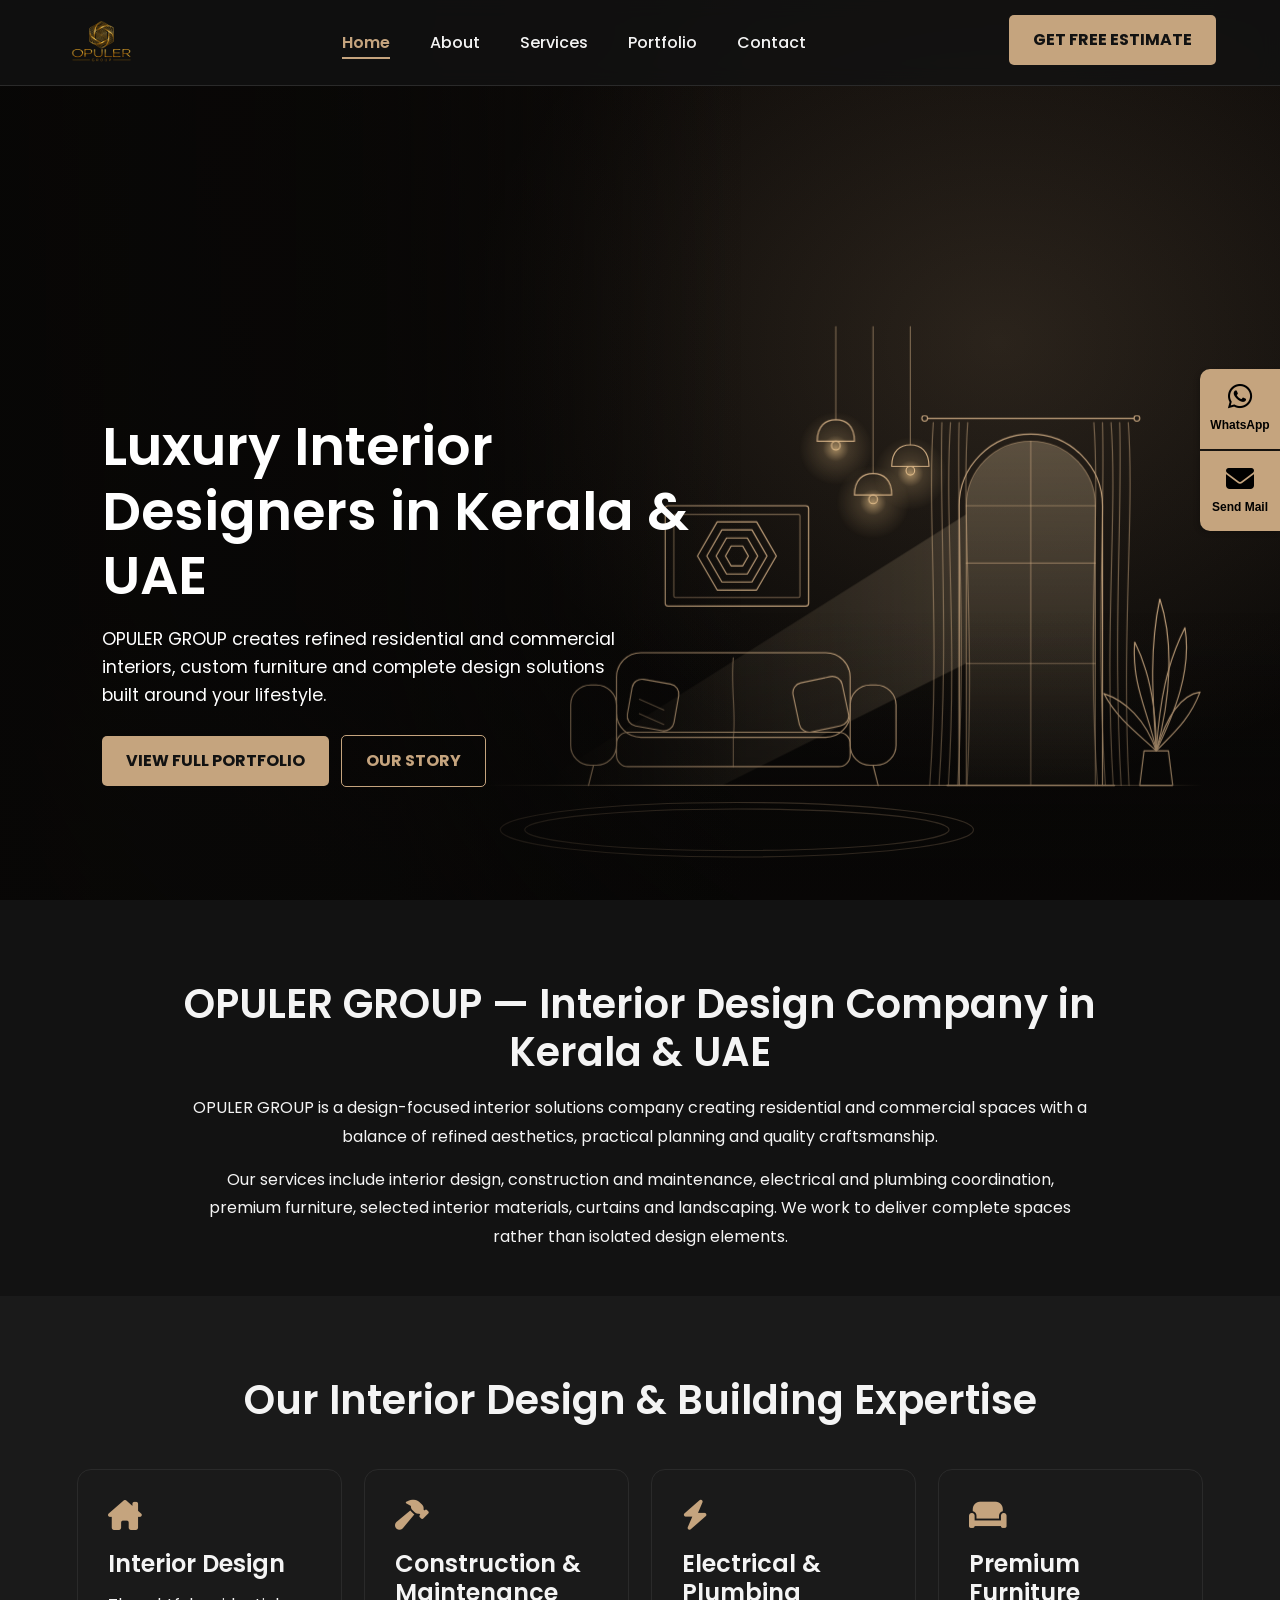
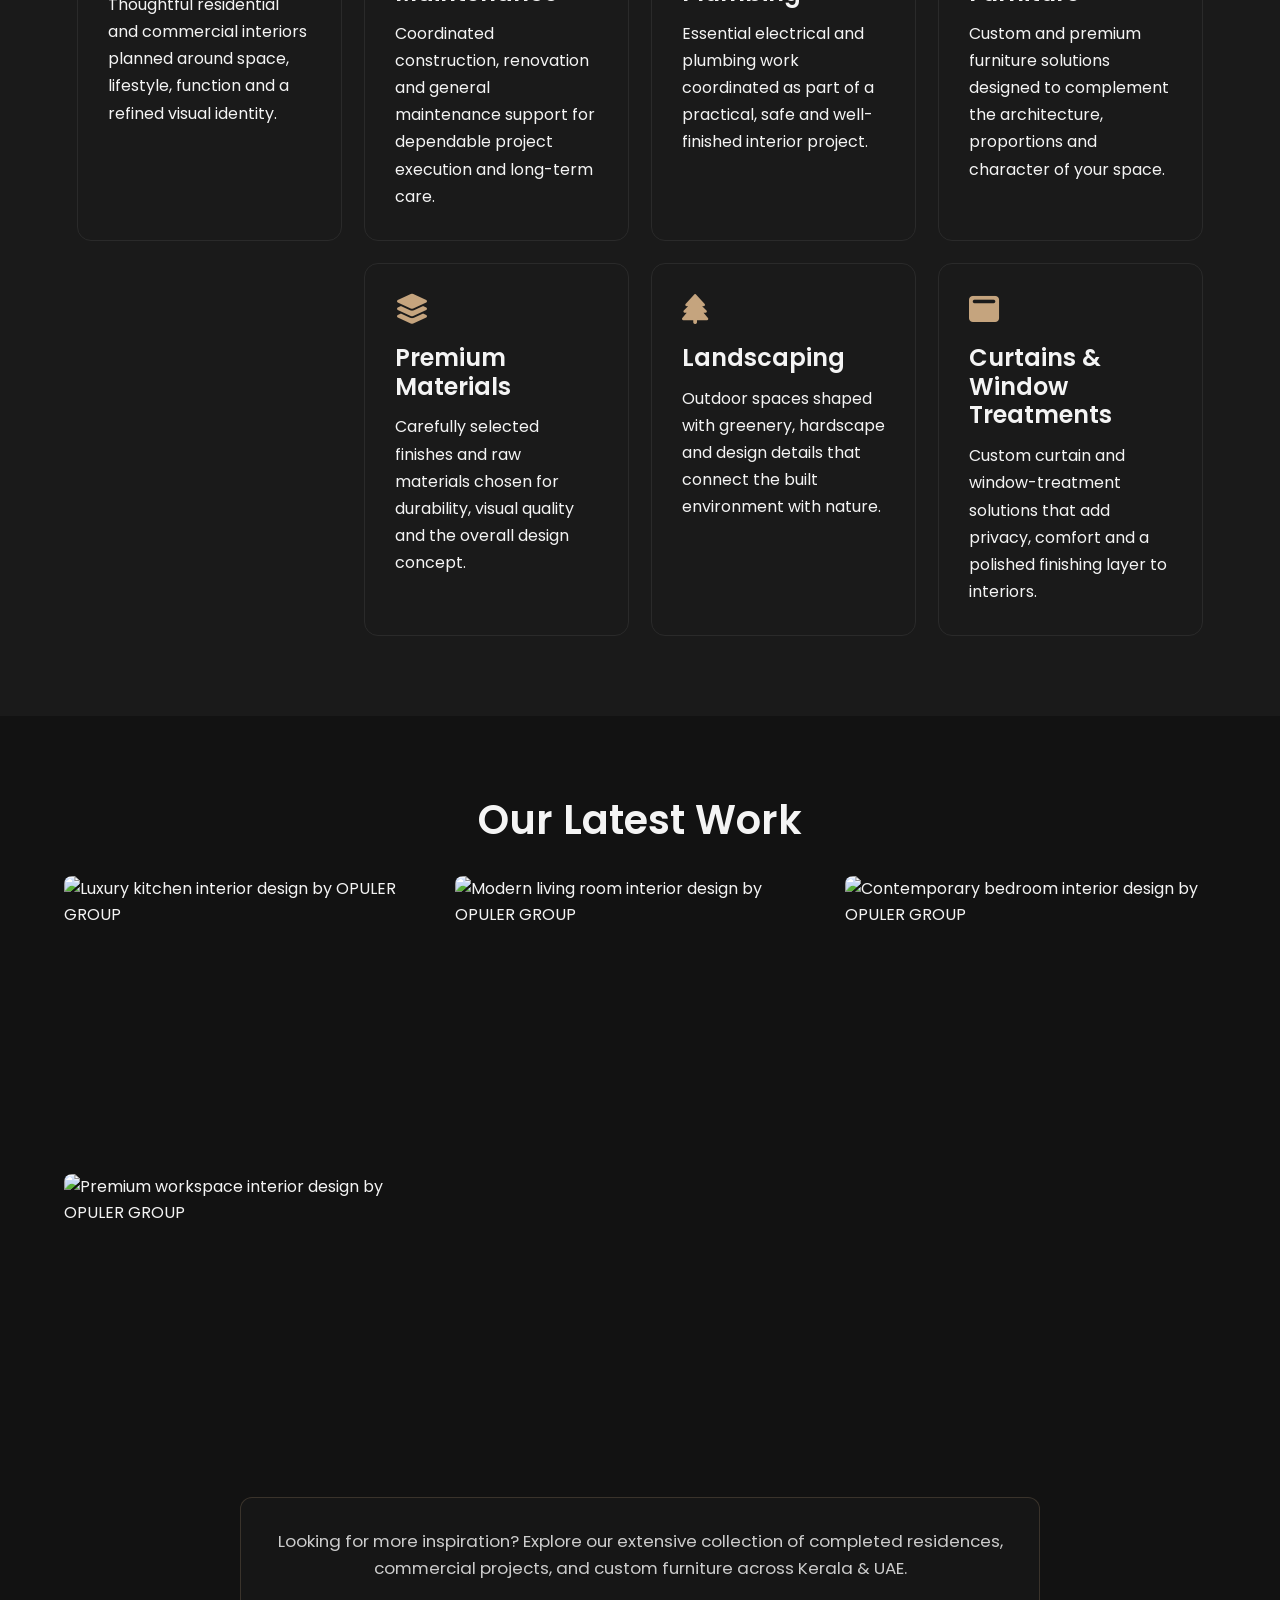
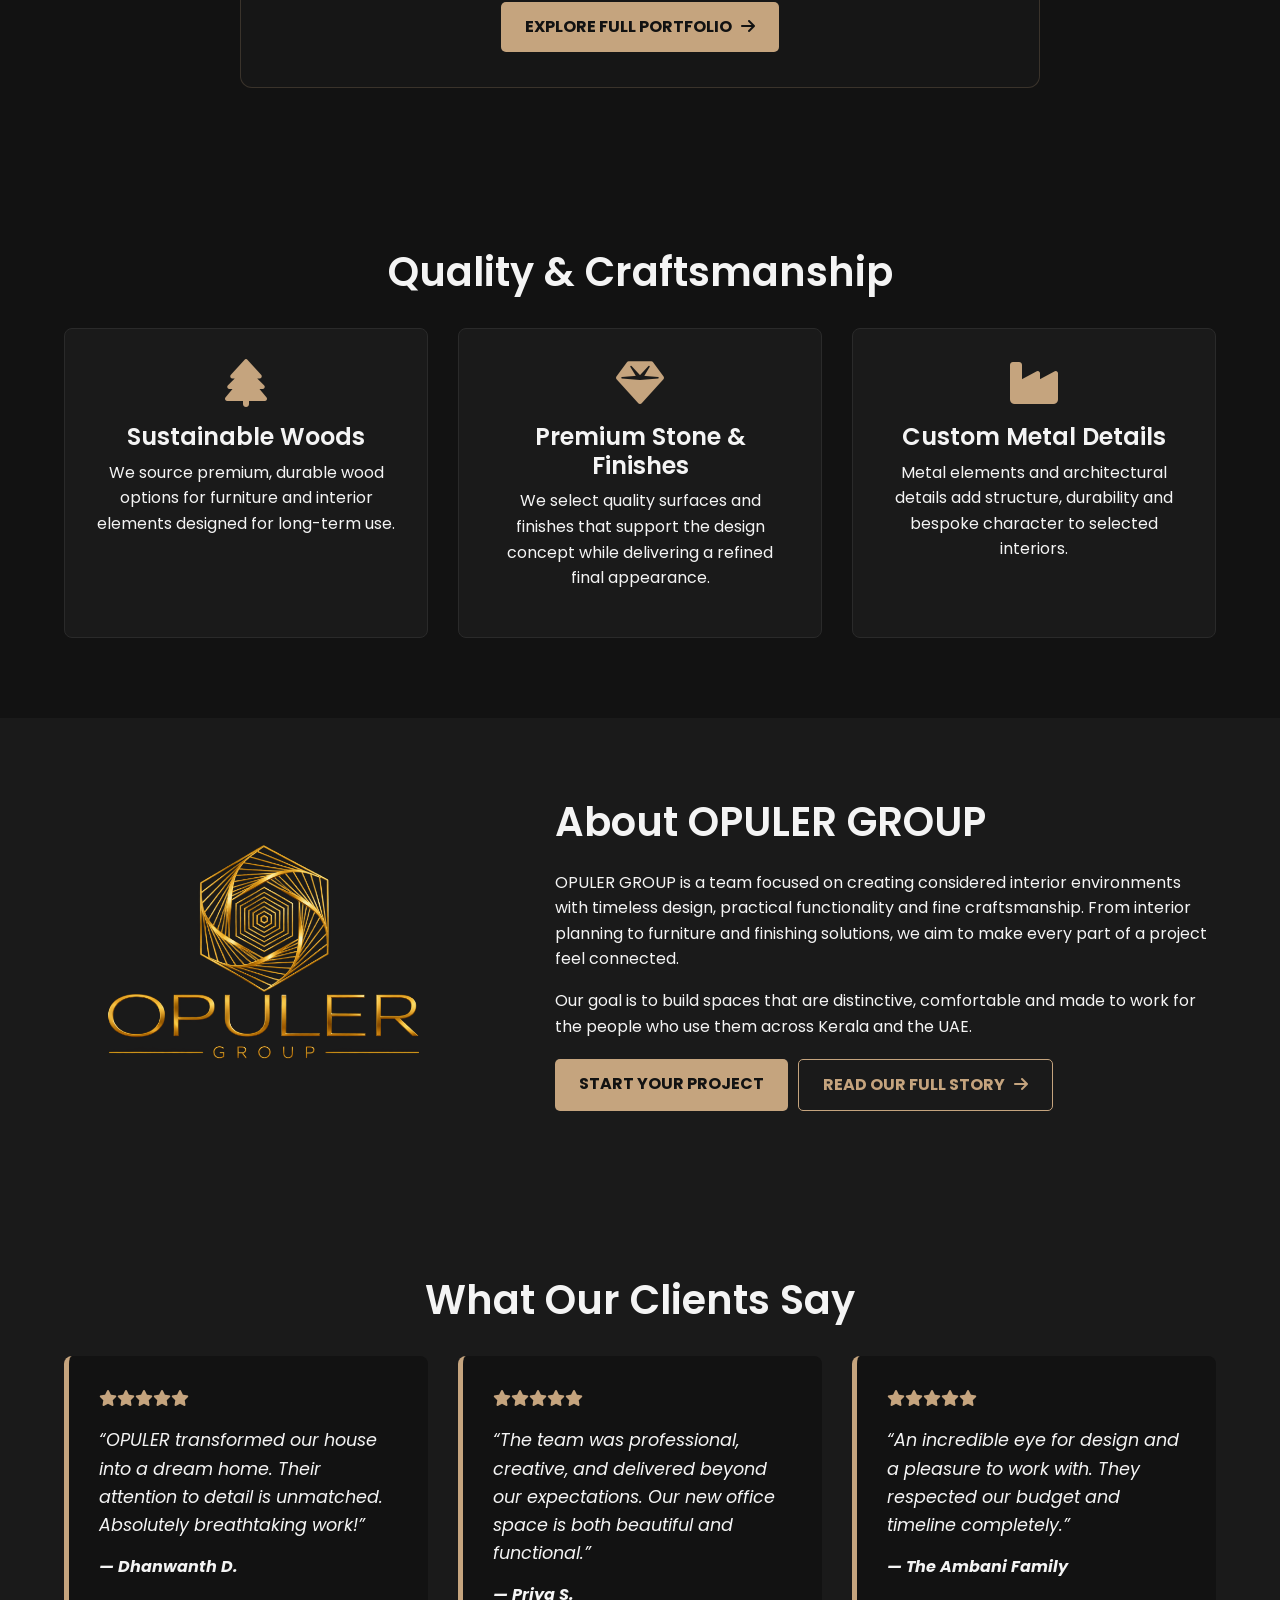
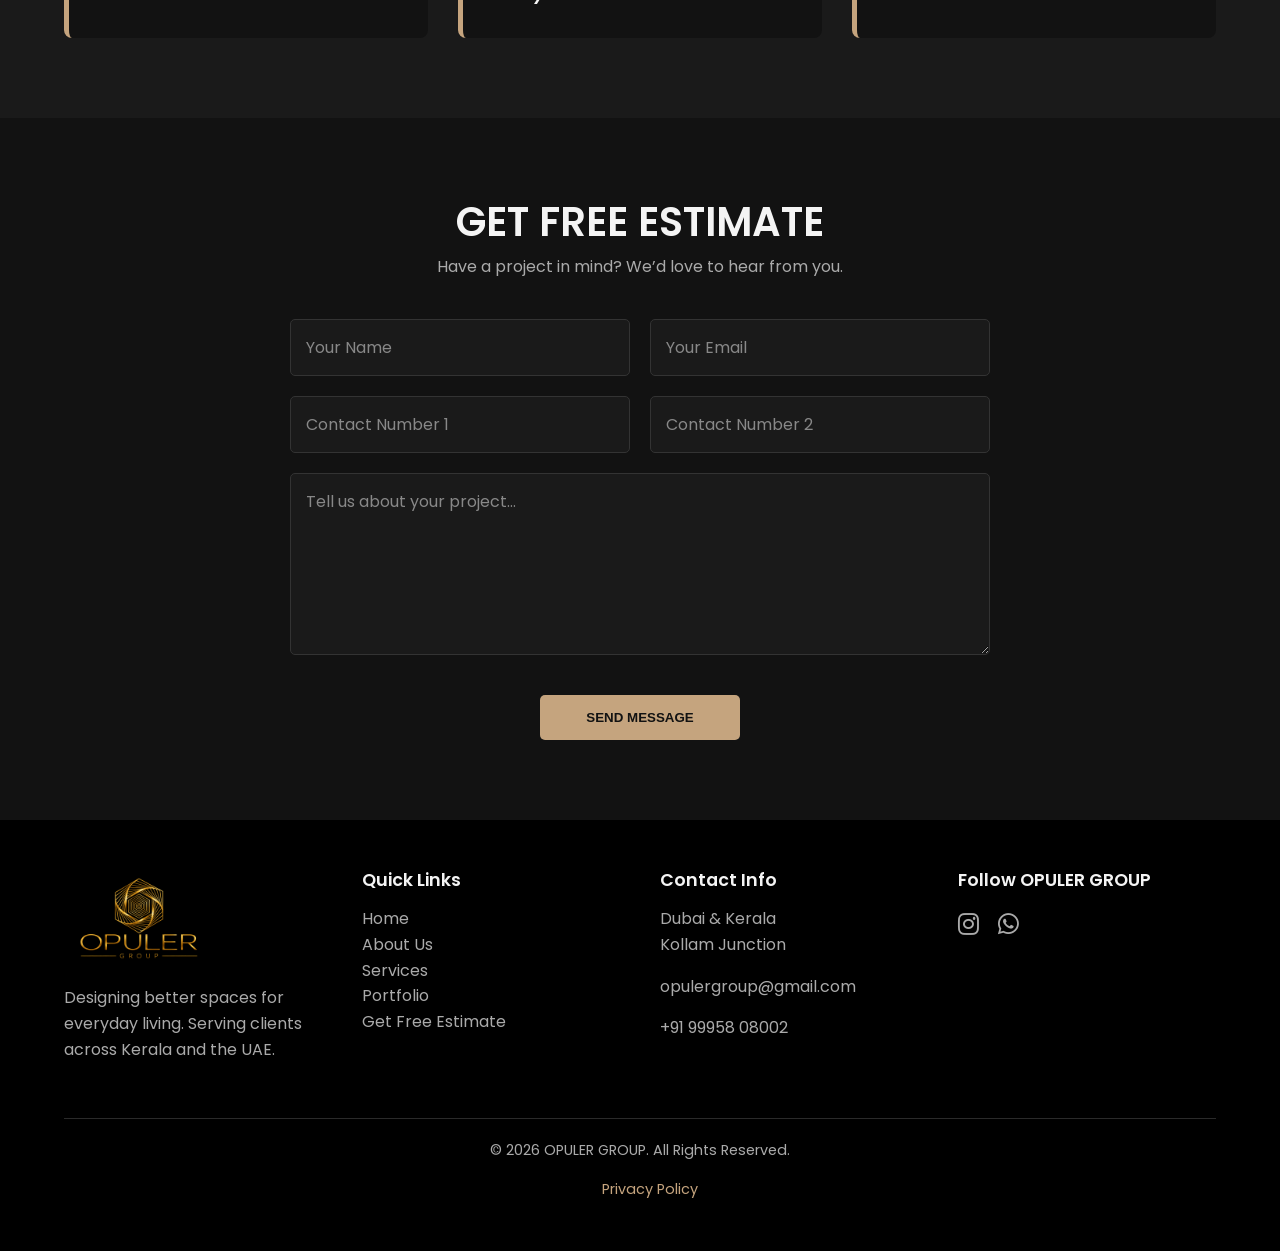
==== commit 6d6a10d5: "about page and portfolio page added" ====
--- a/index.html
+++ b/index.html
@@ -8,6 +8,9 @@
 <meta name="robots" content="index,follow,max-image-preview:large">
 <link rel="canonical" href="https://opulergroup.com/">
 <link rel="icon" href="opular-logo.png" type="image/png">
+<link rel="preconnect" href="https://fonts.googleapis.com">
+<link rel="preconnect" href="https://fonts.gstatic.com" crossorigin>
+<link href="https://fonts.googleapis.com/css2?family=Cinzel:wght@500;600;700;800&family=Poppins:wght@300;400;500;600;700&display=swap" rel="stylesheet">
 <link rel="stylesheet" href="style.css">
 <link rel="preload" href="https://cdnjs.cloudflare.com/ajax/libs/font-awesome/6.5.2/css/all.min.css" as="style" onload="this.onload=null;this.rel='stylesheet'">
 <noscript><link rel="stylesheet" href="https://cdnjs.cloudflare.com/ajax/libs/font-awesome/6.5.2/css/all.min.css"></noscript>
@@ -114,9 +117,17 @@
 </div>
 <header>
 <nav>
-  <div class="logo"><img src="opular-logo.png" alt="OPULER GROUP logo" width="150" height="54" fetchpriority="high"></div>
+  <div class="logo">
+    <a href="index.html" aria-label="OPULER GROUP Home">
+      <img src="opular-logo.png" alt="OPULER GROUP logo" width="150" height="54" fetchpriority="high">
+    </a>
+  </div>
   <ul class="nav-links" id="nav-links">
-    <li><a href="#home">Home</a></li><li><a href="#about">About</a></li><li><a href="#services">Services</a></li><li><a href="#portfolio">Portfolio</a></li><li><a href="#contact">Contact</a></li>
+    <li><a href="index.html#home" class="active">Home</a></li>
+    <li><a href="about.html">About</a></li>
+    <li><a href="index.html#services">Services</a></li>
+    <li><a href="portfolio.html">Portfolio</a></li>
+    <li><a href="index.html#contact">Contact</a></li>
   </ul>
   <a href="#contact" class="cta-button">GET FREE ESTIMATE</a>
   <div class="menu-toggle" id="menu-toggle" aria-label="Open menu"><i class="fa-solid fa-bars"></i></div>
@@ -138,8 +149,8 @@
   <div class="hero-content">
     <h1>Luxury Interior Designers in Kerala &amp; UAE</h1>
     <p>OPULER GROUP creates refined residential and commercial interiors, custom furniture and complete design solutions built around your lifestyle.</p>
-    <a href="#portfolio" class="cta-button">View Our Work</a>
-    <a href="Furnitures.html" class="cta-button">Check Our Furniture</a>
+    <a href="portfolio.html" class="cta-button">View Full Portfolio</a>
+    <a href="about.html" class="cta-button cta-outline" style="margin-left: 8px;">Our Story</a>
   </div>
 </section>
 <section class="seo-intro" aria-labelledby="seo-heading">
@@ -167,6 +178,10 @@
     <div class="gallery-item"><img src="https://images.unsplash.com/photo-1615874959474-d609969a20ed?ixlib=rb-4.0.3&amp;auto=format&amp;fit=crop&amp;w=1200&amp;q=70" alt="Contemporary bedroom interior design by OPULER GROUP" loading="lazy" decoding="async" width="1200" height="900"><span>Contemporary Bedroom</span></div>
     <div class="gallery-item"><img src="https://images.unsplash.com/photo-1618220179428-22790b461013?ixlib=rb-4.0.3&amp;auto=format&amp;fit=crop&amp;w=1200&amp;q=70" alt="Premium workspace interior design by OPULER GROUP" loading="lazy" decoding="async" width="1200" height="900"><span>Premium Workspace</span></div>
   </div>
+  <div class="portfolio-more">
+    <p>Looking for more inspiration? Explore our extensive collection of completed residences, commercial projects, and custom furniture across Kerala &amp; UAE.</p>
+    <a href="portfolio.html" class="cta-button">Explore Full Portfolio <i class="fa-solid fa-arrow-right" style="margin-left: 6px;"></i></a>
+  </div>
 </section>
 <section id="materials" class="materials">
   <h2>Quality &amp; Craftsmanship</h2>
@@ -178,7 +193,15 @@
 </section>
 <section id="about" class="founder">
   <div class="founder-image"><img src="opular-logo.png" alt="OPULER GROUP interior design company logo" loading="lazy" width="500" height="500"></div>
-  <div class="founder-text"><h2>About OPULER GROUP</h2><p>OPULER GROUP is a team focused on creating considered interior environments with timeless design, practical functionality and fine craftsmanship. From interior planning to furniture and finishing solutions, we aim to make every part of a project feel connected.</p><p>Our goal is to build spaces that are distinctive, comfortable and made to work for the people who use them.</p><a href="#contact" class="cta-button">Start Your Project</a></div>
+  <div class="founder-text">
+    <h2>About OPULER GROUP</h2>
+    <p>OPULER GROUP is a team focused on creating considered interior environments with timeless design, practical functionality and fine craftsmanship. From interior planning to furniture and finishing solutions, we aim to make every part of a project feel connected.</p>
+    <p>Our goal is to build spaces that are distinctive, comfortable and made to work for the people who use them across Kerala and the UAE.</p>
+    <div style="display: flex; flex-wrap: wrap; gap: 10px; margin-top: 20px;">
+      <a href="#contact" class="cta-button">Start Your Project</a>
+      <a href="about.html" class="cta-button cta-outline">Read Our Full Story <i class="fa-solid fa-arrow-right" style="margin-left: 6px;"></i></a>
+    </div>
+  </div>
 </section>
 <section id="reviews" class="reviews">
   <h2>What Our Clients Say</h2>
@@ -199,10 +222,39 @@
 </section>
 </main>
 <footer>
-  <div class="footer-container"><div class="footer-about"><img src="opular-logo.png" alt="OPULER GROUP logo" class="footer-logo" width="150" height="54" loading="lazy"><p>Designing better spaces for everyday living.</p></div></div>
-  <div class="footer-contact"><h3>Contact Info</h3><p>Dubai &amp; Kerala<br>Kollam Junction</p><p>opulergroup@gmail.com</p></div>
-  <div class="footer-social"><h3>Follow OPULER GROUP</h3><a href="https://www.instagram.com/opuler_group" target="_blank" rel="noopener noreferrer" aria-label="OPULER GROUP on Instagram"><i class="fab fa-instagram"></i></a></div>
-  <div class="footer-bottom"><p>&copy; 2026 OPULER GROUP. All Rights Reserved.</p><a href="#">Privacy Policy</a></div>
+  <div class="footer-container">
+    <div class="footer-about">
+      <a href="index.html">
+        <img src="opular-logo.png" alt="OPULER GROUP logo" class="footer-logo" width="150" height="54" loading="lazy">
+      </a>
+      <p>Designing better spaces for everyday living. Serving clients across Kerala and the UAE.</p>
+    </div>
+    <div class="footer-links">
+      <h3>Quick Links</h3>
+      <ul>
+        <li><a href="index.html#home">Home</a></li>
+        <li><a href="about.html">About Us</a></li>
+        <li><a href="index.html#services">Services</a></li>
+        <li><a href="portfolio.html">Portfolio</a></li>
+        <li><a href="index.html#contact">Get Free Estimate</a></li>
+      </ul>
+    </div>
+    <div class="footer-contact">
+      <h3>Contact Info</h3>
+      <p>Dubai &amp; Kerala<br>Kollam Junction</p>
+      <p><a href="mailto:opulergroup@gmail.com" style="color: inherit;">opulergroup@gmail.com</a></p>
+      <p><a href="tel:+919995808002" style="color: inherit;">+91 99958 08002</a></p>
+    </div>
+    <div class="footer-social">
+      <h3>Follow OPULER GROUP</h3>
+      <a href="https://www.instagram.com/opuler_group" target="_blank" rel="noopener noreferrer" aria-label="OPULER GROUP on Instagram"><i class="fab fa-instagram"></i></a>
+      <a href="https://wa.me/9995808002" target="_blank" rel="noopener noreferrer" aria-label="Contact on WhatsApp"><i class="fab fa-whatsapp"></i></a>
+    </div>
+  </div>
+  <div class="footer-bottom">
+    <p>&copy; 2026 OPULER GROUP. All Rights Reserved.</p>
+    <a href="#">Privacy Policy</a>
+  </div>
 </footer>
 <div class="sticky-contact-bar"><a href="https://wa.me/9995808002" target="_blank" rel="noopener noreferrer" aria-label="Contact OPULER GROUP on WhatsApp"><i class="fab fa-whatsapp"></i><span>WhatsApp</span></a><a href="#contact" aria-label="Send an email to OPULER GROUP"><i class="fas fa-envelope"></i><span>Send Mail</span></a></div>
 <script>
@@ -237,7 +289,10 @@
 
 // Mobile menu
 const menu=document.getElementById('menu-toggle'),nav=document.getElementById('nav-links');
-if(menu&&nav)menu.addEventListener('click',()=>nav.classList.toggle('active'));
+if(menu&&nav){
+  menu.addEventListener('click',()=>nav.classList.toggle('active'));
+  nav.querySelectorAll('a').forEach(link=>link.addEventListener('click',()=>nav.classList.remove('active')));
+}
 })();
 </script>
 </body>
--- a/style.css
+++ b/style.css
@@ -49,6 +49,16 @@
     transform: translateY(-3px);
 }
 
+.cta-outline {
+    background-color: transparent;
+    color: var(--primary-gold);
+    border: 1px solid var(--primary-gold);
+}
+
+.cta-outline:hover {
+    background-color: var(--primary-gold);
+    color: var(--primary-black);
+}
 
 /* --- Header & Navigation --- */
 header {
@@ -72,6 +82,13 @@
     height: 50px;
 }
 
+.menu-toggle {
+    display: none;
+    font-size: 1.5rem;
+    cursor: pointer;
+    color: var(--text-light);
+}
+
 nav .nav-links {
     list-style: none;
     display: flex;
@@ -99,8 +116,14 @@
     transition: width 0.3s ease;
 }
 
-nav .nav-links a:hover::after {
+nav .nav-links a:hover::after,
+nav .nav-links a.active::after {
     width: 100%;
+}
+
+nav .nav-links a.active {
+    color: var(--primary-gold);
+    font-weight: 600;
 }
 
 
@@ -548,3 +571,1078 @@
             text-align: center;
         }
     }
+
+/* =========================================================
+   --- SHARED INNER PAGES & LUXURY COMPONENTS ---
+   ========================================================= */
+
+/* --- Sticky Contact Floating Bar --- */
+.sticky-contact-bar {
+    position: fixed;
+    top: 50%;
+    right: 0;
+    transform: translateY(-50%);
+    display: flex;
+    flex-direction: column;
+    z-index: 1000;
+}
+
+.sticky-contact-bar a {
+    display: flex;
+    flex-direction: column;
+    align-items: center;
+    justify-content: center;
+    width: 80px;
+    height: 80px;
+    padding: 5px;
+    color: #000;
+    background: var(--primary-gold);
+    text-decoration: none;
+    font-size: 12px;
+    font-family: inherit;
+    font-weight: 600;
+    transition: background-color 0.3s ease, transform 0.3s ease;
+    box-shadow: -2px 2px 10px rgba(0, 0, 0, 0.3);
+}
+
+.sticky-contact-bar a:first-child {
+    border-top-left-radius: 12px;
+}
+
+.sticky-contact-bar a:last-child {
+    margin-top: 2px;
+    border-bottom-left-radius: 12px;
+}
+
+.sticky-contact-bar a:hover {
+    background-color: #d4b89a;
+    transform: translateX(-4px);
+}
+
+.sticky-contact-bar a i {
+    font-size: 26px;
+    margin-bottom: 6px;
+}
+
+/* --- Page Hero Section --- */
+.page-hero {
+    position: relative;
+    padding: 150px 5% 70px;
+    background: radial-gradient(circle at 85% 25%, rgba(197, 164, 126, 0.14) 0%, transparent 60%),
+                radial-gradient(circle at 15% 85%, rgba(197, 164, 126, 0.08) 0%, transparent 55%),
+                linear-gradient(180deg, #13100d 0%, #080706 100%);
+    text-align: center;
+    border-bottom: 1px solid rgba(197, 164, 126, 0.15);
+    overflow: hidden;
+}
+
+.breadcrumb {
+    display: inline-flex;
+    align-items: center;
+    gap: 10px;
+    font-size: 0.85rem;
+    letter-spacing: 2px;
+    text-transform: uppercase;
+    color: #888;
+    margin-bottom: 20px;
+    background: rgba(255, 255, 255, 0.03);
+    padding: 6px 16px;
+    border-radius: 30px;
+    border: 1px solid rgba(197, 164, 126, 0.2);
+}
+
+.breadcrumb a {
+    color: #aaa;
+    transition: color 0.3s ease;
+}
+
+.breadcrumb a:hover {
+    color: var(--primary-gold);
+}
+
+.breadcrumb span.current {
+    color: var(--primary-gold);
+    font-weight: 600;
+}
+
+.page-hero h1 {
+    font-size: clamp(2.4rem, 4.5vw, 3.8rem);
+    font-weight: 700;
+    margin-bottom: 18px;
+    letter-spacing: -0.5px;
+}
+
+.page-hero h1 .gold-text {
+    color: var(--primary-gold);
+    font-weight: 700;
+}
+
+.page-hero .hero-subtitle {
+    max-width: 780px;
+    margin: 0 auto 35px;
+    font-size: 1.15rem;
+    color: #bbb;
+    line-height: 1.8;
+}
+
+/* Hero Quick Stats Badges */
+.hero-badges {
+    display: flex;
+    justify-content: center;
+    flex-wrap: wrap;
+    gap: 18px;
+    margin-top: 30px;
+}
+
+.badge-item {
+    display: inline-flex;
+    align-items: center;
+    gap: 10px;
+    padding: 10px 20px;
+    background: rgba(255, 255, 255, 0.04);
+    border: 1px solid rgba(197, 164, 126, 0.25);
+    border-radius: 50px;
+    font-size: 0.9rem;
+    color: #ddd;
+    backdrop-filter: blur(8px);
+}
+
+.badge-item i {
+    color: var(--primary-gold);
+    font-size: 1rem;
+}
+
+/* --- Section Headers --- */
+.section-header {
+    text-align: center;
+    max-width: 800px;
+    margin: 0 auto 50px;
+}
+
+.section-tag {
+    display: inline-block;
+    color: var(--primary-gold);
+    font-size: 0.85rem;
+    letter-spacing: 3px;
+    text-transform: uppercase;
+    font-weight: 600;
+    margin-bottom: 12px;
+}
+
+.section-header h2 {
+    font-size: clamp(2rem, 3.5vw, 2.8rem);
+    margin-bottom: 15px;
+}
+
+.section-header p {
+    color: #aaa;
+    font-size: 1.05rem;
+    line-height: 1.8;
+}
+
+/* --- Portfolio Filters Bar --- */
+.portfolio-filters-wrap {
+    padding: 20px 5% 0;
+    display: flex;
+    justify-content: center;
+}
+
+.portfolio-filters {
+    display: flex;
+    flex-wrap: wrap;
+    justify-content: center;
+    gap: 12px;
+    background: rgba(26, 26, 26, 0.6);
+    padding: 8px 12px;
+    border-radius: 40px;
+    border: 1px solid rgba(197, 164, 126, 0.2);
+}
+
+.filter-btn {
+    background: transparent;
+    border: 1px solid transparent;
+    color: #aaa;
+    padding: 10px 22px;
+    border-radius: 30px;
+    cursor: pointer;
+    font-family: inherit;
+    font-size: 0.9rem;
+    font-weight: 500;
+    letter-spacing: 0.5px;
+    transition: all 0.3s ease;
+}
+
+.filter-btn:hover {
+    color: var(--text-light);
+    border-color: rgba(197, 164, 126, 0.3);
+}
+
+.filter-btn.active {
+    background: var(--primary-gold);
+    color: var(--primary-black);
+    font-weight: 600;
+    box-shadow: 0 4px 15px rgba(197, 164, 126, 0.3);
+}
+
+/* --- Portfolio Showcase Grid --- */
+.portfolio-section {
+    padding: 50px 5% 90px;
+}
+
+.portfolio-grid {
+    display: grid;
+    grid-template-columns: repeat(auto-fill, minmax(360px, 1fr));
+    gap: 32px;
+    margin-top: 30px;
+}
+
+.portfolio-card {
+    background: #171513;
+    border: 1px solid #282421;
+    border-radius: 14px;
+    overflow: hidden;
+    display: flex;
+    flex-direction: column;
+    transition: transform 0.4s cubic-bezier(0.165, 0.84, 0.44, 1), box-shadow 0.4s ease, border-color 0.4s ease;
+    opacity: 1;
+}
+
+.portfolio-card.is-hidden {
+    display: none;
+}
+
+.portfolio-card:hover {
+    transform: translateY(-8px);
+    box-shadow: 0 16px 35px rgba(0, 0, 0, 0.45), 0 0 20px rgba(197, 164, 126, 0.15);
+    border-color: rgba(197, 164, 126, 0.4);
+}
+
+.card-media {
+    position: relative;
+    width: 100%;
+    aspect-ratio: 16/11;
+    overflow: hidden;
+    background: #0e0c0a;
+}
+
+.card-media img {
+    width: 100%;
+    height: 100%;
+    object-fit: cover;
+    display: block;
+    transition: transform 0.6s cubic-bezier(0.165, 0.84, 0.44, 1);
+}
+
+.portfolio-card:hover .card-media img {
+    transform: scale(1.08);
+}
+
+.card-location-badge {
+    position: absolute;
+    top: 16px;
+    left: 16px;
+    background: rgba(8, 7, 6, 0.8);
+    backdrop-filter: blur(6px);
+    color: var(--primary-gold);
+    font-size: 0.75rem;
+    font-weight: 600;
+    letter-spacing: 1px;
+    text-transform: uppercase;
+    padding: 6px 14px;
+    border-radius: 20px;
+    border: 1px solid rgba(197, 164, 126, 0.3);
+    z-index: 2;
+}
+
+.card-category-badge {
+    position: absolute;
+    top: 16px;
+    right: 16px;
+    background: rgba(197, 164, 126, 0.9);
+    color: #000;
+    font-size: 0.72rem;
+    font-weight: 700;
+    letter-spacing: 1px;
+    text-transform: uppercase;
+    padding: 5px 12px;
+    border-radius: 20px;
+    z-index: 2;
+}
+
+.card-body {
+    padding: 24px;
+    display: flex;
+    flex-direction: column;
+    flex-grow: 1;
+}
+
+.card-body h3 {
+    font-size: 1.35rem;
+    color: var(--text-light);
+    margin-bottom: 10px;
+    line-height: 1.3;
+}
+
+.card-body p {
+    color: #aaa;
+    font-size: 0.95rem;
+    line-height: 1.6;
+    margin-bottom: 18px;
+    flex-grow: 1;
+}
+
+.card-tags {
+    display: flex;
+    flex-wrap: wrap;
+    gap: 8px;
+    margin-bottom: 20px;
+}
+
+.card-tags span {
+    font-size: 0.75rem;
+    color: #999;
+    background: rgba(255, 255, 255, 0.04);
+    padding: 4px 10px;
+    border-radius: 6px;
+    border: 1px solid #2a2a2a;
+}
+
+.card-actions {
+    display: flex;
+    align-items: center;
+    justify-content: space-between;
+    padding-top: 16px;
+    border-top: 1px solid #24201d;
+}
+
+.view-project-btn {
+    display: inline-flex;
+    align-items: center;
+    gap: 8px;
+    color: var(--primary-gold);
+    font-size: 0.9rem;
+    font-weight: 600;
+    text-transform: uppercase;
+    letter-spacing: 0.5px;
+    background: none;
+    border: none;
+    cursor: pointer;
+    padding: 0;
+    transition: color 0.3s ease, transform 0.3s ease;
+}
+
+.view-project-btn:hover {
+    color: #d4b89a;
+    transform: translateX(4px);
+}
+
+.card-actions .inquire-btn {
+    color: #aaa;
+    font-size: 0.85rem;
+    display: inline-flex;
+    align-items: center;
+    gap: 6px;
+    transition: color 0.3s ease;
+}
+
+.card-actions .inquire-btn:hover {
+    color: #25d366; /* WhatsApp green */
+}
+
+/* --- Project Modal / Lightbox --- */
+.project-modal {
+    position: fixed;
+    inset: 0;
+    background: rgba(0, 0, 0, 0.85);
+    backdrop-filter: blur(10px);
+    z-index: 10000;
+    display: flex;
+    align-items: center;
+    justify-content: center;
+    padding: 20px;
+    opacity: 0;
+    visibility: hidden;
+    transition: opacity 0.35s ease, visibility 0.35s ease;
+}
+
+.project-modal.active {
+    opacity: 1;
+    visibility: visible;
+}
+
+.modal-content {
+    background: #141210;
+    border: 1px solid rgba(197, 164, 126, 0.3);
+    border-radius: 16px;
+    width: min(960px, 95vw);
+    max-height: 90vh;
+    overflow-y: auto;
+    position: relative;
+    box-shadow: 0 25px 60px rgba(0, 0, 0, 0.8);
+    transform: scale(0.95);
+    transition: transform 0.35s cubic-bezier(0.165, 0.84, 0.44, 1);
+}
+
+.project-modal.active .modal-content {
+    transform: scale(1);
+}
+
+.modal-close {
+    position: absolute;
+    top: 18px;
+    right: 18px;
+    width: 40px;
+    height: 40px;
+    background: rgba(0, 0, 0, 0.6);
+    border: 1px solid rgba(197, 164, 126, 0.3);
+    border-radius: 50%;
+    color: #fff;
+    font-size: 1.2rem;
+    display: flex;
+    align-items: center;
+    justify-content: center;
+    cursor: pointer;
+    z-index: 10;
+    transition: all 0.3s ease;
+}
+
+.modal-close:hover {
+    background: var(--primary-gold);
+    color: #000;
+    transform: rotate(90deg);
+}
+
+.modal-grid {
+    display: grid;
+    grid-template-columns: 1fr 1fr;
+    gap: 0;
+}
+
+.modal-image-col {
+    position: relative;
+    background: #000;
+}
+
+.modal-image-col img {
+    width: 100%;
+    height: 100%;
+    min-height: 380px;
+    object-fit: cover;
+    display: block;
+}
+
+.modal-info-col {
+    padding: 40px 35px;
+    display: flex;
+    flex-direction: column;
+}
+
+.modal-tag {
+    color: var(--primary-gold);
+    font-size: 0.8rem;
+    letter-spacing: 2px;
+    text-transform: uppercase;
+    font-weight: 600;
+    margin-bottom: 8px;
+}
+
+.modal-info-col h2 {
+    text-align: left;
+    font-size: 1.8rem;
+    margin-bottom: 12px;
+    color: #fff;
+}
+
+.modal-location {
+    display: flex;
+    align-items: center;
+    gap: 8px;
+    color: #aaa;
+    font-size: 0.95rem;
+    margin-bottom: 20px;
+}
+
+.modal-location i {
+    color: var(--primary-gold);
+}
+
+.modal-desc {
+    color: #ccc;
+    font-size: 0.95rem;
+    line-height: 1.7;
+    margin-bottom: 25px;
+}
+
+.modal-specs-list {
+    list-style: none;
+    margin-bottom: 30px;
+    border-top: 1px solid #26221e;
+    border-bottom: 1px solid #26221e;
+    padding: 16px 0;
+}
+
+.modal-specs-list li {
+    display: flex;
+    justify-content: space-between;
+    padding: 8px 0;
+    font-size: 0.9rem;
+    color: #aaa;
+}
+
+.modal-specs-list li strong {
+    color: #eee;
+    font-weight: 500;
+}
+
+.modal-actions {
+    display: flex;
+    flex-wrap: wrap;
+    gap: 12px;
+    margin-top: auto;
+}
+
+.modal-actions .cta-button {
+    margin-bottom: 0;
+    padding: 12px 20px;
+    font-size: 0.9rem;
+}
+
+.modal-actions .whatsapp-btn {
+    background-color: #25d366;
+    color: #fff;
+    display: inline-flex;
+    align-items: center;
+    gap: 8px;
+    padding: 12px 20px;
+    border-radius: 5px;
+    font-weight: bold;
+    text-transform: uppercase;
+    font-size: 0.9rem;
+    transition: background-color 0.3s ease, transform 0.3s ease;
+}
+
+.modal-actions .whatsapp-btn:hover {
+    background-color: #1eb855;
+    transform: translateY(-2px);
+}
+
+/* --- Stats Strip Section --- */
+.stats-strip {
+    background: #0f0d0b;
+    border-top: 1px solid rgba(197, 164, 126, 0.15);
+    border-bottom: 1px solid rgba(197, 164, 126, 0.15);
+    padding: 60px 5%;
+}
+
+.stats-container {
+    max-width: 1200px;
+    margin: 0 auto;
+    display: grid;
+    grid-template-columns: repeat(4, 1fr);
+    gap: 25px;
+    text-align: center;
+}
+
+.stat-item {
+    padding: 20px;
+    position: relative;
+}
+
+.stat-item:not(:last-child)::after {
+    content: '';
+    position: absolute;
+    right: 0;
+    top: 25%;
+    height: 50%;
+    width: 1px;
+    background: rgba(197, 164, 126, 0.2);
+}
+
+.stat-number {
+    font-size: clamp(2.4rem, 4vw, 3.4rem);
+    font-weight: 700;
+    color: var(--primary-gold);
+    line-height: 1;
+    margin-bottom: 10px;
+    font-family: inherit;
+}
+
+.stat-label {
+    font-size: 0.85rem;
+    text-transform: uppercase;
+    letter-spacing: 2px;
+    color: #aaa;
+    font-weight: 500;
+}
+
+/* --- Process Section --- */
+.process-section {
+    padding: 90px 5%;
+    background-color: var(--background-dark);
+}
+
+.process-grid {
+    display: grid;
+    grid-template-columns: repeat(auto-fit, minmax(260px, 1fr));
+    gap: 26px;
+    max-width: 1300px;
+    margin: 0 auto;
+}
+
+.process-card {
+    background: #141210;
+    border: 1px solid #282421;
+    border-radius: 12px;
+    padding: 35px 28px;
+    position: relative;
+    transition: transform 0.3s ease, border-color 0.3s ease, box-shadow 0.3s ease;
+}
+
+.process-card:hover {
+    transform: translateY(-8px);
+    border-color: var(--primary-gold);
+    box-shadow: 0 12px 28px rgba(0, 0, 0, 0.3);
+}
+
+.step-num {
+    display: inline-block;
+    color: var(--primary-gold);
+    font-size: 0.85rem;
+    font-weight: 700;
+    letter-spacing: 2px;
+    background: rgba(197, 164, 126, 0.12);
+    padding: 4px 12px;
+    border-radius: 20px;
+    margin-bottom: 18px;
+    border: 1px solid rgba(197, 164, 126, 0.25);
+}
+
+.process-card i.process-icon {
+    font-size: 2.2rem;
+    color: var(--primary-gold);
+    margin-bottom: 16px;
+    display: block;
+}
+
+.process-card h3 {
+    font-size: 1.3rem;
+    margin-bottom: 12px;
+    color: #fff;
+}
+
+.process-card p {
+    color: #aaa;
+    font-size: 0.95rem;
+    line-height: 1.7;
+    margin: 0;
+}
+
+/* --- About Page: Story Section --- */
+.about-story-section {
+    padding: 100px 5%;
+    background-color: var(--primary-black);
+}
+
+.story-grid {
+    display: grid;
+    grid-template-columns: 1fr 1.15fr;
+    gap: 60px;
+    align-items: center;
+    max-width: 1250px;
+    margin: 0 auto;
+}
+
+.story-visual {
+    position: relative;
+}
+
+.story-img-main {
+    width: 100%;
+    aspect-ratio: 4/5;
+    object-fit: cover;
+    border-radius: 16px;
+    border: 1px solid rgba(197, 164, 126, 0.2);
+    box-shadow: 0 20px 40px rgba(0, 0, 0, 0.5);
+    display: block;
+}
+
+.story-badge {
+    position: absolute;
+    bottom: -25px;
+    right: -25px;
+    background: #171513;
+    border: 2px solid var(--primary-gold);
+    padding: 24px 28px;
+    border-radius: 14px;
+    box-shadow: 0 15px 35px rgba(0, 0, 0, 0.6);
+    max-width: 250px;
+    text-align: center;
+}
+
+.story-badge-year {
+    font-size: 2.2rem;
+    font-weight: 700;
+    color: var(--primary-gold);
+    line-height: 1;
+    margin-bottom: 6px;
+}
+
+.story-badge-text {
+    font-size: 0.82rem;
+    color: #ddd;
+    text-transform: uppercase;
+    letter-spacing: 1.5px;
+    line-height: 1.4;
+    margin: 0;
+}
+
+.story-content h2 {
+    text-align: left;
+    margin-bottom: 22px;
+    font-size: clamp(2rem, 3.5vw, 2.7rem);
+}
+
+.story-content .lead {
+    font-size: 1.15rem;
+    color: #e5ded5;
+    line-height: 1.8;
+    margin-bottom: 20px;
+}
+
+.story-content p {
+    color: #aaa;
+    line-height: 1.8;
+    margin-bottom: 18px;
+}
+
+.story-highlights {
+    display: grid;
+    grid-template-columns: 1fr 1fr;
+    gap: 18px;
+    margin: 30px 0;
+}
+
+.highlight-box {
+    background: #191614;
+    padding: 18px;
+    border-radius: 10px;
+    border-left: 3px solid var(--primary-gold);
+}
+
+.highlight-box h4 {
+    color: #fff;
+    font-size: 1rem;
+    margin-bottom: 6px;
+}
+
+.highlight-box p {
+    color: #999;
+    font-size: 0.85rem;
+    margin: 0;
+    line-height: 1.5;
+}
+
+/* --- NRI Exclusive Turnkey Section --- */
+.nri-section {
+    padding: 90px 5%;
+    background: radial-gradient(circle at 50% 50%, rgba(197, 164, 126, 0.08) 0%, transparent 70%), #141210;
+    border-top: 1px solid rgba(197, 164, 126, 0.15);
+    border-bottom: 1px solid rgba(197, 164, 126, 0.15);
+}
+
+.nri-grid {
+    display: grid;
+    grid-template-columns: repeat(auto-fit, minmax(300px, 1fr));
+    gap: 28px;
+    max-width: 1250px;
+    margin: 0 auto;
+}
+
+.nri-card {
+    background: #1a1715;
+    border: 1px solid #2e2925;
+    border-radius: 14px;
+    padding: 35px 28px;
+    transition: all 0.3s ease;
+}
+
+.nri-card:hover {
+    border-color: var(--primary-gold);
+    transform: translateY(-6px);
+    box-shadow: 0 15px 30px rgba(0, 0, 0, 0.4);
+}
+
+.nri-card i {
+    font-size: 2.5rem;
+    color: var(--primary-gold);
+    margin-bottom: 20px;
+    display: inline-block;
+}
+
+.nri-card h3 {
+    font-size: 1.3rem;
+    margin-bottom: 12px;
+    color: #fff;
+}
+
+.nri-card p {
+    color: #aaa;
+    font-size: 0.95rem;
+    line-height: 1.7;
+    margin: 0;
+}
+
+/* --- Pillars / Values Grid --- */
+.pillars-section {
+    padding: 90px 5%;
+    background-color: var(--primary-black);
+}
+
+.pillars-grid {
+    display: grid;
+    grid-template-columns: repeat(auto-fit, minmax(270px, 1fr));
+    gap: 28px;
+    max-width: 1250px;
+    margin: 0 auto;
+}
+
+.pillar-card {
+    background: #161412;
+    border: 1px solid #2b2723;
+    border-radius: 14px;
+    padding: 35px 28px;
+    text-align: center;
+    transition: all 0.3s ease;
+}
+
+.pillar-card:hover {
+    transform: translateY(-8px);
+    border-color: var(--primary-gold);
+    box-shadow: 0 12px 30px rgba(0, 0, 0, 0.3);
+}
+
+.pillar-card i {
+    font-size: 2.8rem;
+    color: var(--primary-gold);
+    margin-bottom: 20px;
+    display: inline-block;
+}
+
+.pillar-card h3 {
+    font-size: 1.3rem;
+    margin-bottom: 12px;
+    color: #fff;
+}
+
+.pillar-card p {
+    color: #aaa;
+    font-size: 0.95rem;
+    line-height: 1.7;
+    margin: 0;
+}
+
+/* --- Leadership Team Section --- */
+.team-section {
+    padding: 90px 5%;
+    background-color: var(--background-dark);
+}
+
+.team-grid {
+    display: grid;
+    grid-template-columns: repeat(auto-fit, minmax(260px, 1fr));
+    gap: 30px;
+    max-width: 1250px;
+    margin: 0 auto;
+}
+
+.team-card {
+    background: #161412;
+    border: 1px solid #282421;
+    border-radius: 14px;
+    overflow: hidden;
+    transition: transform 0.3s ease, box-shadow 0.3s ease, border-color 0.3s ease;
+}
+
+.team-card:hover {
+    transform: translateY(-8px);
+    border-color: rgba(197, 164, 126, 0.4);
+    box-shadow: 0 15px 35px rgba(0, 0, 0, 0.4);
+}
+
+.team-img-wrap {
+    width: 100%;
+    aspect-ratio: 1/1;
+    overflow: hidden;
+    background: #000;
+}
+
+.team-img-wrap img {
+    width: 100%;
+    height: 100%;
+    object-fit: cover;
+    display: block;
+    filter: grayscale(20%);
+    transition: transform 0.5s ease, filter 0.5s ease;
+}
+
+.team-card:hover .team-img-wrap img {
+    transform: scale(1.06);
+    filter: grayscale(0%);
+}
+
+.team-info {
+    padding: 24px;
+    text-align: center;
+}
+
+.team-info h3 {
+    font-size: 1.25rem;
+    color: #fff;
+    margin-bottom: 6px;
+}
+
+.team-role {
+    color: var(--primary-gold);
+    font-size: 0.85rem;
+    text-transform: uppercase;
+    letter-spacing: 1px;
+    font-weight: 600;
+    margin-bottom: 12px;
+}
+
+.team-info p {
+    color: #999;
+    font-size: 0.88rem;
+    line-height: 1.6;
+    margin: 0;
+}
+
+/* --- Callout Section on index.html --- */
+.portfolio-more {
+    text-align: center;
+    margin-top: 45px;
+    padding: 30px 20px;
+    background: rgba(255, 255, 255, 0.02);
+    border-radius: 12px;
+    border: 1px solid rgba(197, 164, 126, 0.2);
+    max-width: 800px;
+    margin-left: auto;
+    margin-right: auto;
+}
+
+.portfolio-more p {
+    color: #ccc;
+    font-size: 1.05rem;
+    margin-bottom: 20px;
+}
+
+/* --- Inner Pages Call to Action Banner --- */
+.inner-cta {
+    padding: 100px 5%;
+    background: radial-gradient(circle at 50% 50%, rgba(197, 164, 126, 0.16) 0%, transparent 70%),
+                linear-gradient(180deg, #12100e 0%, #080706 100%);
+    text-align: center;
+    border-top: 1px solid rgba(197, 164, 126, 0.2);
+}
+
+.inner-cta-box {
+    max-width: 860px;
+    margin: 0 auto;
+}
+
+.inner-cta h2 {
+    font-size: clamp(2.2rem, 4vw, 3.2rem);
+    margin-bottom: 20px;
+}
+
+.inner-cta p {
+    font-size: 1.15rem;
+    color: #bbb;
+    line-height: 1.8;
+    max-width: 650px;
+    margin: 0 auto 35px;
+}
+
+.inner-cta-buttons {
+    display: flex;
+    justify-content: center;
+    flex-wrap: wrap;
+    gap: 16px;
+}
+
+/* --- Responsive Adjustments for New Components --- */
+@media (max-width: 1024px) {
+    .stats-container {
+        grid-template-columns: repeat(2, 1fr);
+    }
+    
+    .stat-item:nth-child(2)::after {
+        display: none;
+    }
+    
+    .story-grid {
+        grid-template-columns: 1fr;
+        gap: 40px;
+    }
+    
+    .story-visual {
+        max-width: 550px;
+        margin: 0 auto 30px;
+    }
+    
+    .modal-grid {
+        grid-template-columns: 1fr;
+    }
+    
+    .modal-image-col img {
+        max-height: 320px;
+    }
+}
+
+@media (max-width: 768px) {
+    .page-hero {
+        padding: 120px 5% 50px;
+    }
+    
+    .hero-badges {
+        flex-direction: column;
+        align-items: center;
+    }
+    
+    .portfolio-grid {
+        grid-template-columns: 1fr;
+    }
+    
+    .stats-container {
+        grid-template-columns: 1fr;
+        gap: 15px;
+    }
+    
+    .stat-item::after {
+        display: none !important;
+    }
+    
+    .story-badge {
+        position: relative;
+        bottom: auto;
+        right: auto;
+        margin: -40px auto 0;
+    }
+    
+    .story-highlights {
+        grid-template-columns: 1fr;
+    }
+    
+    .modal-info-col {
+        padding: 25px 20px;
+    }
+    
+    .sticky-contact-bar a {
+        width: 60px;
+        height: 65px;
+    }
+    
+    .sticky-contact-bar a i {
+        font-size: 22px;
+    }
+}
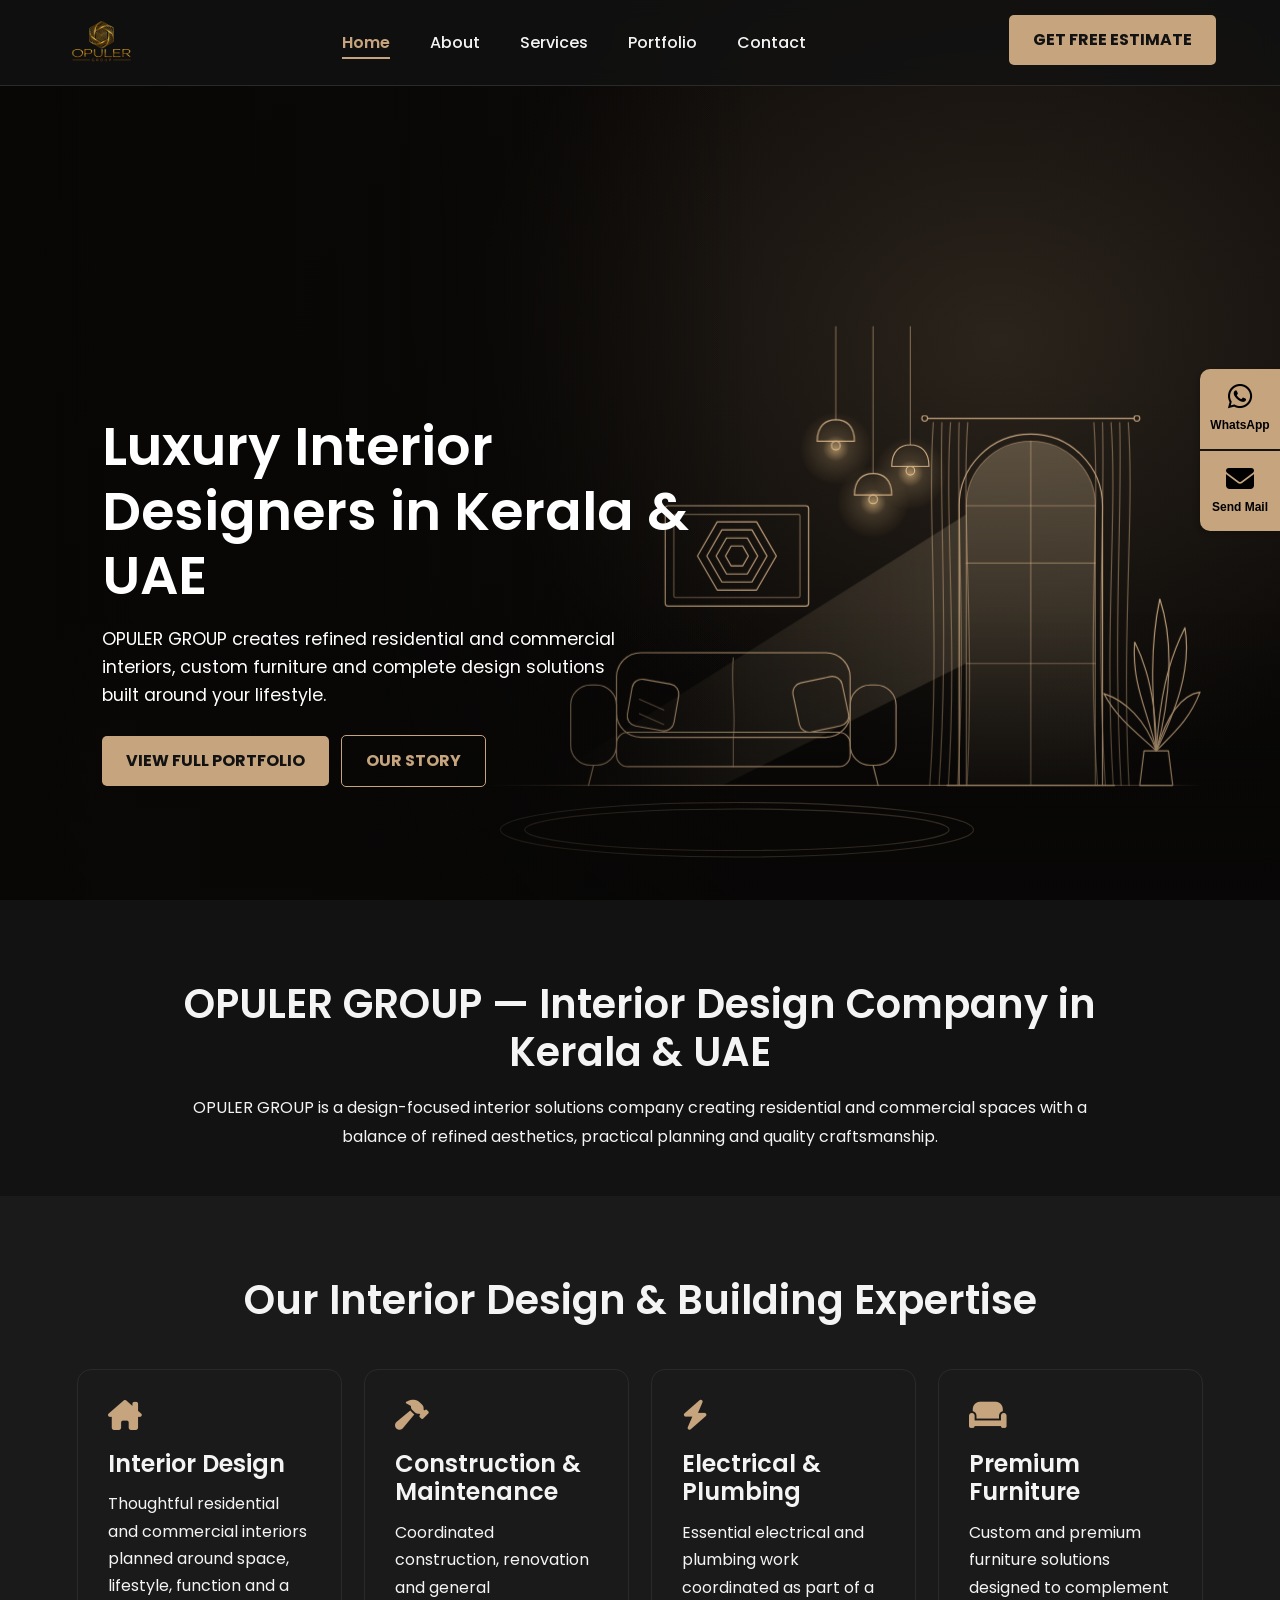
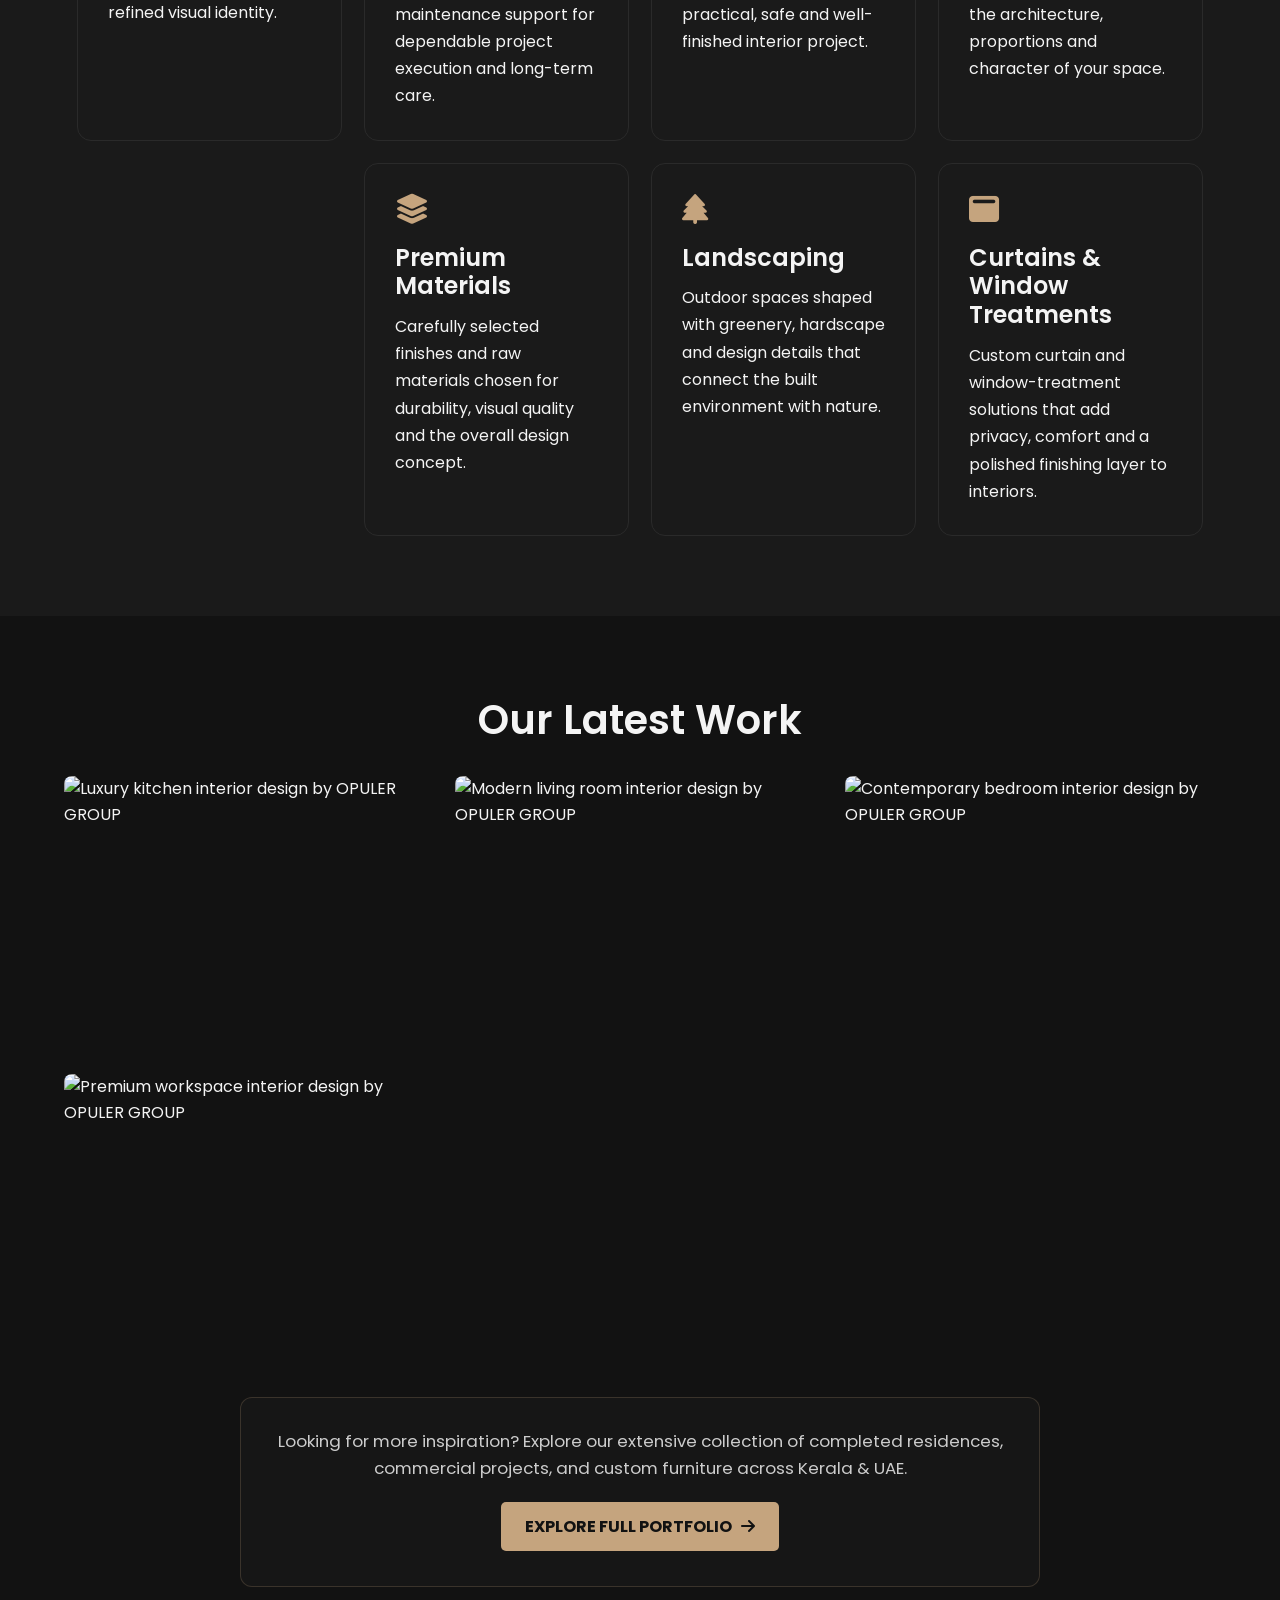
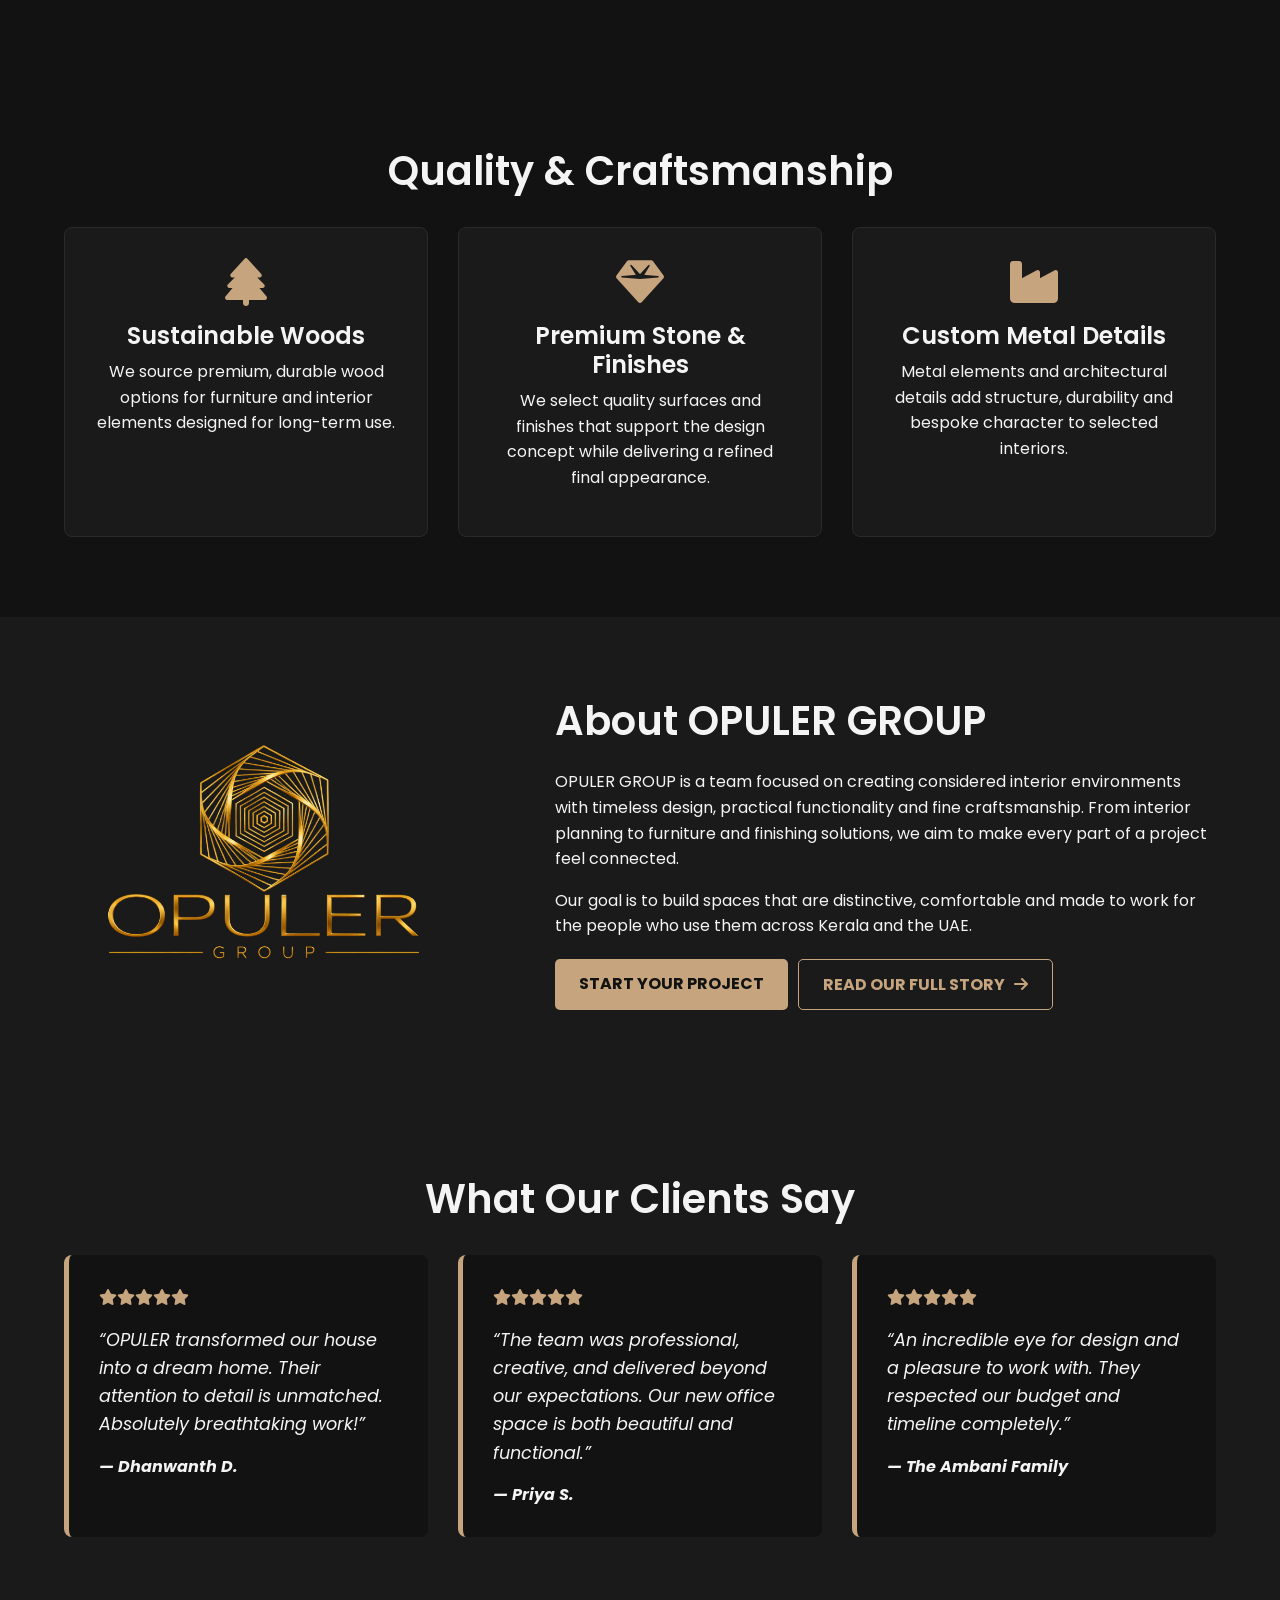
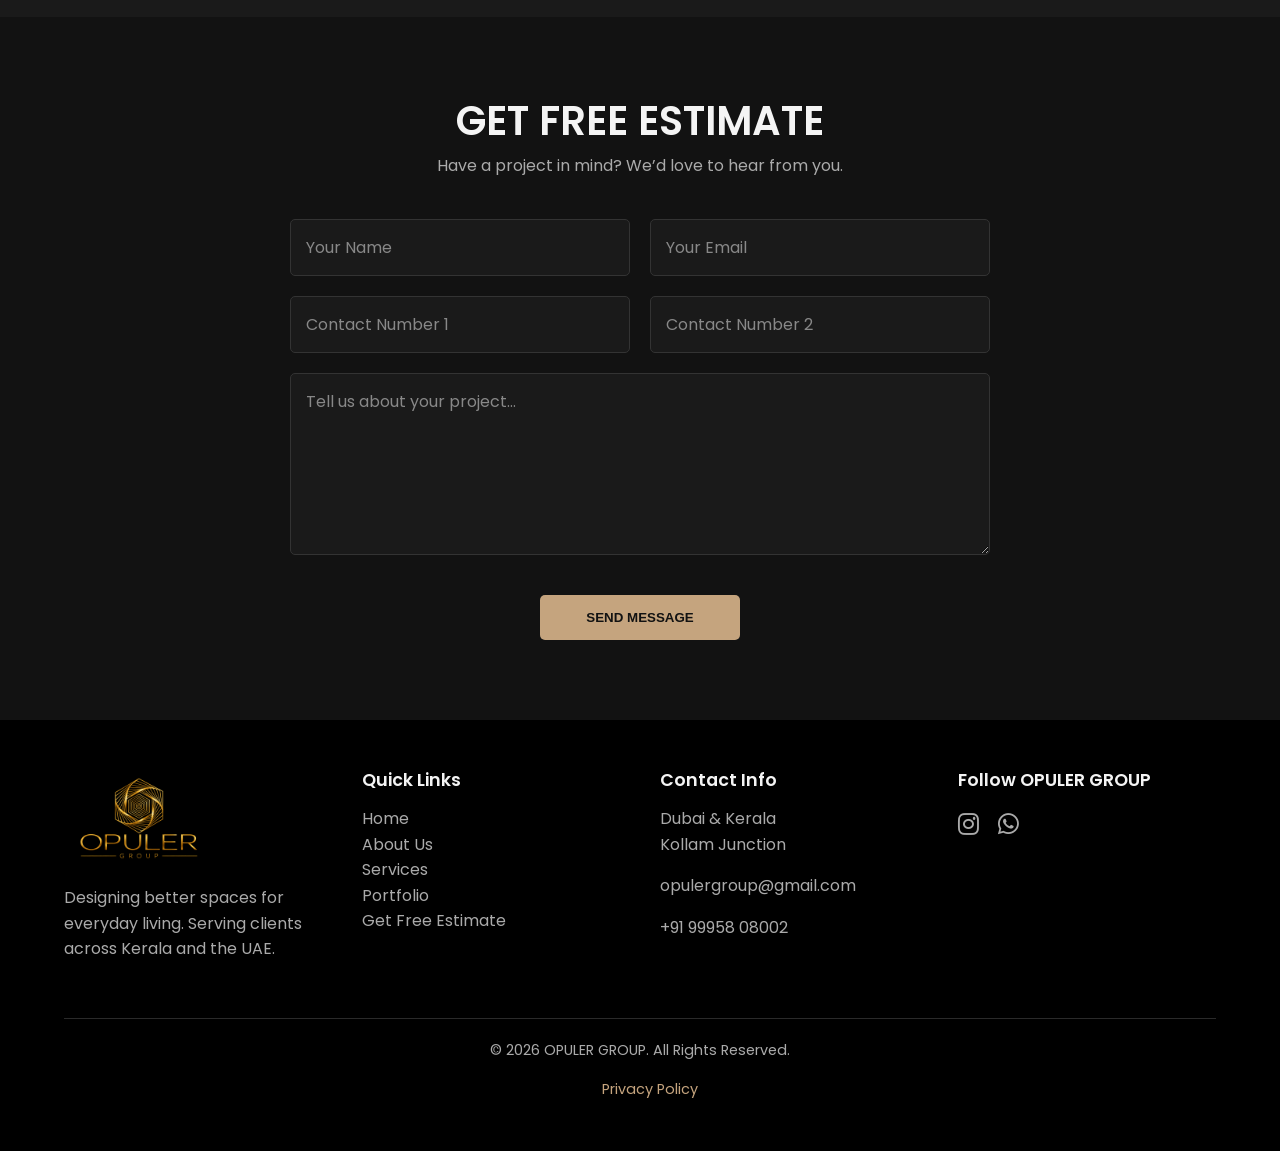
==== commit abc32240: "mobile view optimsed" ====
--- a/index.html
+++ b/index.html
@@ -101,7 +101,7 @@
 .seo-intro{max-width:1100px;margin:0 auto;padding:80px 24px 30px;text-align:center}.seo-intro h2{margin-bottom:18px}.seo-intro p{max-width:900px;margin:0 auto 14px;line-height:1.8}.expertise{padding:80px 6%}.expertise>h2{text-align:center;margin-bottom:45px}.expertise-container{width:min(1400px,100%);margin:0 auto;display:grid;grid-template-columns:repeat(4,minmax(0,1fr));gap:22px;align-items:stretch}.expertise-card{min-width:0;height:100%;display:flex;flex-direction:column;align-items:flex-start;text-align:left;padding:30px;border-radius:14px}.expertise-card i{font-size:30px;margin-bottom:20px}.expertise-card h3{margin:0 0 12px}.expertise-card p{margin:0;line-height:1.7}.expertise-card:nth-child(n+5){grid-column:span 1}.expertise-card:nth-child(5){grid-column:2}.expertise-card:nth-child(6){grid-column:3}.expertise-card:nth-child(7){grid-column:4}
 .gallery img{display:block;width:100%;height:auto;aspect-ratio:4/3;object-fit:cover}.founder-image img{width:100%;height:auto;display:block}.footer-logo{width:150px;height:auto;display:block}.logo img{width:auto;height:54px;display:block}.loader-logo{width:150px;height:auto}.contact-form button[type=submit]{display:inline-flex;align-items:center;justify-content:center;text-align:center;margin:20px auto 0;padding:15px 30px;line-height:normal}
 @media (max-width:1100px){.expertise-container{grid-template-columns:repeat(2,minmax(0,1fr))}.expertise-card:nth-child(n){grid-column:auto}}
-@media (max-width:768px){.hero-interior{min-height:max(100svh,720px);padding:0 6% 9vh}.hero-scene{right:0;width:100%;height:38%;top:64px;bottom:auto}.hero-shade{background:linear-gradient(0deg,rgba(8,7,6,.96) 0%,rgba(8,7,6,.84) 40%,rgba(8,7,6,0) 68%)}.hero-interior .hero-content{max-width:none}.hero-interior .hero-content h1{font-size:2.1rem}.hero-interior .hero-content p{font-size:1rem}.sticky-contact-bar a{width:60px;height:65px}.sticky-contact-bar a i{font-size:22px}.loader-inner{width:min(340px,84vw)}.seo-intro{padding:55px 20px 20px}.expertise{padding:55px 18px}.expertise-container{grid-template-columns:1fr;gap:16px}.expertise-card{padding:24px}.logo img{height:46px}}
+@media (max-width:768px){.hero-interior{min-height:max(100svh,620px);padding:0 5% 6vh}.hero-scene{right:0;width:100%;height:36%;top:56px;bottom:auto}.hero-shade{background:linear-gradient(0deg,rgba(8,7,6,.96) 0%,rgba(8,7,6,.84) 40%,rgba(8,7,6,0) 68%)}.hero-interior .hero-content{max-width:none}.hero-interior .hero-content h1{font-size:1.75rem;margin-bottom:12px;line-height:1.25}.hero-interior .hero-content p{font-size:0.92rem;line-height:1.6;margin-bottom:18px}.hero-interior .hero-content .cta-button{padding:9px 18px;font-size:0.82rem;margin:4px 4px 4px 0}.sticky-contact-bar{top:auto;bottom:18px;right:14px;transform:none;flex-direction:row;gap:8px;z-index:999}.sticky-contact-bar a{width:44px;height:44px;padding:0;border-radius:50%!important;margin:0!important;box-shadow:0 4px 14px rgba(0,0,0,.5)}.sticky-contact-bar a span{display:none}.sticky-contact-bar a i{font-size:19px;margin-bottom:0}.loader-inner{width:min(320px,84vw)}.seo-intro{padding:40px 16px 15px}.seo-intro h2{font-size:1.55rem;margin-bottom:12px}.seo-intro p{font-size:0.88rem;line-height:1.6}.expertise{padding:45px 16px}.expertise>h2{font-size:1.6rem;margin-bottom:28px}.expertise-container{grid-template-columns:1fr;gap:14px}.expertise-card{padding:18px 16px;border-radius:10px}.expertise-card i{font-size:24px;margin-bottom:12px}.expertise-card h3{font-size:1.15rem;margin-bottom:6px}.expertise-card p{font-size:0.85rem}.logo img{height:38px}.contact-form button[type=submit]{width:100%;max-width:220px;padding:11px 20px;font-size:0.85rem;margin:15px auto 0}}
 @media (prefers-reduced-motion:reduce){.hero-interior *{animation:none!important;transition:none!important}.hero-interior.is-armed .draw{stroke-dashoffset:0}.hero-interior.is-armed .hero-content{opacity:1;transform:none}.hero-scene .glass,.hero-scene .bulb{opacity:1}.hero-scene .beam{opacity:.7}.hero-motes{display:none}}
 </style>
 </head>
@@ -156,7 +156,7 @@
 <section class="seo-intro" aria-labelledby="seo-heading">
   <h2 id="seo-heading">OPULER GROUP — Interior Design Company in Kerala &amp; UAE</h2>
   <p>OPULER GROUP is a design-focused interior solutions company creating residential and commercial spaces with a balance of refined aesthetics, practical planning and quality craftsmanship.</p>
-  <p>Our services include interior design, construction and maintenance, electrical and plumbing coordination, premium furniture, selected interior materials, curtains and landscaping. We work to deliver complete spaces rather than isolated design elements.</p>
+ <!-- <p>Our services include interior design, construction and maintenance, electrical and plumbing coordination, premium furniture, selected interior materials, curtains and landscaping. We work to deliver complete spaces rather than isolated design elements.</p>-->
 </section>
 <section id="services" class="expertise">
   <h2>Our Interior Design &amp; Building Expertise</h2>
--- a/style.css
+++ b/style.css
@@ -484,38 +484,79 @@
     /* For Mobile Devices (max-width: 768px) */
     @media (max-width: 768px) {
         section {
-            padding: 40px 5%;
+            padding: 45px 5%;
+        }
+
+        h1 {
+            font-size: 1.85rem;
         }
 
         h2 {
-            font-size: 2rem;
+            font-size: 1.6rem;
+            margin-bottom: 1.2rem;
+        }
+
+        h3 {
+            font-size: 1.15rem;
+        }
+
+        p {
+            font-size: 0.88rem;
+            line-height: 1.6;
+        }
+
+        .cta-button {
+            padding: 9px 18px;
+            font-size: 0.82rem;
+            letter-spacing: 0.5px;
+            border-radius: 4px;
+            margin-bottom: 4px;
+        }
+
+        .cta-outline {
+            margin-left: 0;
         }
 
         /* Responsive Navigation */
+        header {
+            padding: 12px 5%;
+        }
+
+        nav .logo img {
+            height: 38px;
+        }
+
         .nav-links {
             position: absolute;
-            top: 80px; /* Height of the header */
+            top: 100%;
             left: 0;
-            background: var(--primary-black); /* Changed for better contrast */
+            background: rgba(14, 12, 10, 0.98);
+            backdrop-filter: blur(15px);
             width: 100%;
             flex-direction: column;
             align-items: center;
             padding: 0;
             max-height: 0;
             overflow: hidden;
-            transition: max-height 0.5s ease-out, padding 0.3s ease-in-out;
+            border-bottom: 1px solid rgba(197, 164, 126, 0.25);
+            transition: max-height 0.4s ease-out, padding 0.3s ease-in-out;
         }
 
         .nav-links.active {
-            max-height: 500px; /* A large enough value */
-            padding: 20px 0;
+            max-height: 450px;
+            padding: 18px 0;
         }
 
         .nav-links li {
             width: 100%;
             text-align: center;
             margin: 0;
-            padding: 10px 0;
+            padding: 8px 0;
+        }
+
+        .nav-links a {
+            font-size: 0.95rem;
+            padding: 6px 0;
         }
         
         header .cta-button {
@@ -523,8 +564,8 @@
         }
 
         .menu-toggle {
-            display: block; /* Show hamburger icon */
-            font-size: 1.5rem;
+            display: block;
+            font-size: 1.35rem;
             cursor: pointer;
             color: var(--text-light);
         }
@@ -535,15 +576,15 @@
         }
 
         .hero h1 {
-            font-size: 2.5rem;
+            font-size: 1.85rem;
         }
         .hero p {
-            font-size: 1.1rem;
+            font-size: 0.92rem;
         }
         .hero .cta-button {
-             display: inline-block; /* Ensure hero button is visible */
-             padding: 14px 25px;
-             font-size: 1rem;
+             display: inline-block;
+             padding: 9px 18px;
+             font-size: 0.82rem;
         }
 
         /* Stacking Sections */
@@ -552,6 +593,7 @@
         .reviews-container {
             flex-direction: column;
             align-items: center;
+            gap: 16px;
         }
 
         .expertise-card,
@@ -559,16 +601,70 @@
         .review-card {
             flex-basis: 100%;
             width: 100%;
+            padding: 20px 16px;
+        }
+
+        .material-card i,
+        .expertise-card i {
+            font-size: 2rem;
+            margin-bottom: 12px;
         }
 
         /* Contact Form */
+        .contact-form-section {
+            padding: 45px 5%;
+        }
+
+        .contact-subtitle {
+            font-size: 0.88rem;
+            margin: -1rem auto 1.8rem;
+        }
+
+        .contact-form {
+            gap: 14px;
+        }
+
         .form-group {
             flex-direction: column;
+            gap: 14px;
+        }
+
+        .contact-form input,
+        .contact-form textarea {
+            padding: 11px 13px;
+            font-size: 0.88rem;
+        }
+
+        .contact-form button[type=submit] {
+            width: 100%;
+            max-width: 220px;
+            padding: 11px 20px;
+            font-size: 0.85rem;
         }
 
         /* Footer */
+        footer {
+            padding: 35px 5% 20px;
+        }
+
         .footer-container {
             text-align: center;
+            gap: 24px;
+        }
+
+        .footer-logo {
+            height: 34px;
+            margin: 0 auto 10px;
+        }
+
+        .footer-contact p,
+        .footer-about p {
+            font-size: 0.82rem;
+        }
+
+        .footer-bottom {
+            font-size: 0.78rem;
+            padding-top: 15px;
         }
     }
 
@@ -1600,49 +1696,533 @@
 }
 
 @media (max-width: 768px) {
+    /* Page Hero on Mobile */
     .page-hero {
-        padding: 120px 5% 50px;
-    }
-    
+        padding: 95px 4% 35px;
+    }
+
+    .breadcrumb {
+        font-size: 0.72rem;
+        padding: 4px 12px;
+        margin-bottom: 12px;
+        gap: 6px;
+    }
+
+    .page-hero h1 {
+        font-size: 1.75rem;
+        margin-bottom: 10px;
+        line-height: 1.25;
+    }
+
+    .page-hero .hero-subtitle {
+        font-size: 0.88rem;
+        line-height: 1.55;
+        margin-bottom: 20px;
+        padding: 0 4px;
+    }
+
+    /* Compact 2x2 Hero Badges */
     .hero-badges {
-        flex-direction: column;
-        align-items: center;
-    }
-    
+        display: grid;
+        grid-template-columns: 1fr 1fr;
+        gap: 8px;
+        max-width: 350px;
+        margin: 16px auto 0;
+        width: 100%;
+    }
+
+    .badge-item {
+        font-size: 0.72rem;
+        padding: 6px 8px;
+        justify-content: center;
+        text-align: center;
+        gap: 6px;
+    }
+
+    .badge-item i {
+        font-size: 0.8rem;
+    }
+
+    /* Section Headers on Mobile */
+    .section-header {
+        margin-bottom: 28px;
+    }
+
+    .section-tag {
+        font-size: 0.74rem;
+        letter-spacing: 2px;
+        margin-bottom: 8px;
+    }
+
+    .section-header h2 {
+        font-size: 1.55rem;
+        margin-bottom: 10px;
+    }
+
+    .section-header p {
+        font-size: 0.88rem;
+        line-height: 1.55;
+    }
+
+    /* Smooth Swipe Filter Bar */
+    .portfolio-filters-wrap {
+        padding: 10px 4% 0;
+        width: 100%;
+    }
+
+    .portfolio-filters {
+        display: flex;
+        flex-wrap: nowrap;
+        overflow-x: auto;
+        -webkit-overflow-scrolling: touch;
+        justify-content: flex-start;
+        gap: 6px;
+        padding: 5px 6px;
+        border-radius: 25px;
+        width: 100%;
+        scrollbar-width: none;
+    }
+
+    .portfolio-filters::-webkit-scrollbar {
+        display: none;
+    }
+
+    .filter-btn {
+        white-space: nowrap;
+        flex-shrink: 0;
+        padding: 6px 13px;
+        font-size: 0.76rem;
+        border-radius: 18px;
+    }
+
+    /* Portfolio Cards on Mobile */
+    .portfolio-section {
+        padding: 25px 4% 50px;
+    }
+
     .portfolio-grid {
         grid-template-columns: 1fr;
-    }
-    
+        gap: 18px;
+        margin-top: 15px;
+    }
+
+    .portfolio-card {
+        border-radius: 10px;
+    }
+
+    .card-media {
+        aspect-ratio: 16/10;
+    }
+
+    .card-location-badge {
+        top: 10px;
+        left: 10px;
+        font-size: 0.65rem;
+        padding: 3px 8px;
+    }
+
+    .card-category-badge {
+        top: 10px;
+        right: 10px;
+        font-size: 0.62rem;
+        padding: 3px 7px;
+    }
+
+    .card-body {
+        padding: 15px;
+    }
+
+    .card-body h3 {
+        font-size: 1.15rem;
+        margin-bottom: 6px;
+    }
+
+    .card-body p {
+        font-size: 0.84rem;
+        line-height: 1.5;
+        margin-bottom: 12px;
+    }
+
+    .card-tags {
+        gap: 6px;
+        margin-bottom: 12px;
+    }
+
+    .card-tags span {
+        font-size: 0.68rem;
+        padding: 3px 7px;
+    }
+
+    .card-actions {
+        padding-top: 12px;
+    }
+
+    .view-project-btn {
+        font-size: 0.8rem;
+    }
+
+    .card-actions .inquire-btn {
+        font-size: 0.76rem;
+    }
+
+    /* Compact 2x2 Stats Matrix */
+    .stats-strip {
+        padding: 30px 4%;
+    }
+
     .stats-container {
-        grid-template-columns: 1fr;
-        gap: 15px;
-    }
-    
+        grid-template-columns: 1fr 1fr;
+        gap: 10px;
+    }
+
+    .stat-item {
+        padding: 8px 4px;
+    }
+
     .stat-item::after {
         display: none !important;
     }
-    
+
+    .stat-number {
+        font-size: 1.75rem;
+        margin-bottom: 3px;
+    }
+
+    .stat-label {
+        font-size: 0.68rem;
+        letter-spacing: 0.5px;
+    }
+
+    /* Process, NRI, Pillars & Team Sections */
+    .process-section,
+    .nri-section,
+    .pillars-section,
+    .team-section,
+    .about-story-section {
+        padding: 45px 4%;
+    }
+
+    .process-grid,
+    .nri-grid,
+    .pillars-grid,
+    .team-grid {
+        gap: 14px;
+    }
+
+    .process-card,
+    .nri-card,
+    .pillar-card {
+        padding: 18px 16px;
+        border-radius: 10px;
+    }
+
+    .process-card i.process-icon,
+    .nri-card i,
+    .pillar-card i {
+        font-size: 1.75rem;
+        margin-bottom: 12px;
+    }
+
+    .process-card h3,
+    .nri-card h3,
+    .pillar-card h3 {
+        font-size: 1.15rem;
+        margin-bottom: 6px;
+    }
+
+    .process-card p,
+    .nri-card p,
+    .pillar-card p {
+        font-size: 0.85rem;
+        line-height: 1.55;
+    }
+
+    .step-num {
+        font-size: 0.7rem;
+        padding: 3px 8px;
+        margin-bottom: 10px;
+    }
+
+    /* About Story Section on Mobile */
+    .story-grid {
+        grid-template-columns: 1fr;
+        gap: 20px;
+    }
+
+    .story-visual {
+        max-width: 100%;
+        margin: 0 auto 20px;
+    }
+
+    .story-img-main {
+        border-radius: 10px;
+        max-height: 280px;
+    }
+
     .story-badge {
         position: relative;
         bottom: auto;
         right: auto;
-        margin: -40px auto 0;
-    }
-    
+        margin: -20px auto 0;
+        padding: 10px 16px;
+        max-width: 180px;
+        border-radius: 8px;
+    }
+
+    .story-badge-year {
+        font-size: 1.5rem;
+        margin-bottom: 2px;
+    }
+
+    .story-badge-text {
+        font-size: 0.66rem;
+        letter-spacing: 1px;
+    }
+
+    .story-content h2 {
+        font-size: 1.55rem;
+        margin-bottom: 12px;
+    }
+
+    .story-content .lead {
+        font-size: 0.92rem;
+        line-height: 1.55;
+        margin-bottom: 12px;
+    }
+
+    .story-content p {
+        font-size: 0.85rem;
+        line-height: 1.55;
+        margin-bottom: 10px;
+    }
+
     .story-highlights {
         grid-template-columns: 1fr;
+        gap: 10px;
+        margin: 18px 0;
+    }
+
+    .highlight-box {
+        padding: 10px 12px;
+    }
+
+    .highlight-box h4 {
+        font-size: 0.88rem;
+        margin-bottom: 3px;
+    }
+
+    .highlight-box p {
+        font-size: 0.78rem;
+    }
+
+    /* Team Section on Mobile */
+    .team-card {
+        border-radius: 10px;
+    }
+
+    .team-img-wrap {
+        max-height: 240px;
+    }
+
+    .team-info {
+        padding: 14px;
+    }
+
+    .team-info h3 {
+        font-size: 1.15rem;
+        margin-bottom: 3px;
+    }
+
+    .team-role {
+        font-size: 0.72rem;
+        margin-bottom: 6px;
+    }
+
+    .team-info p {
+        font-size: 0.8rem;
+        line-height: 1.45;
+    }
+
+    /* Reviews on Mobile */
+    .review-card {
+        padding: 16px 14px;
+        border-radius: 6px;
+        border-left-width: 4px;
+    }
+
+    .review-card .stars {
+        font-size: 0.8rem;
+        margin-bottom: 8px;
+    }
+
+    .review-card blockquote {
+        font-size: 0.86rem;
+        line-height: 1.5;
+        margin-bottom: 8px;
+    }
+
+    .review-card cite {
+        font-size: 0.78rem;
+    }
+
+    /* Inner CTA & Callouts */
+    .inner-cta {
+        padding: 55px 4%;
+    }
+
+    .inner-cta h2 {
+        font-size: 1.65rem;
+        margin-bottom: 12px;
+    }
+
+    .inner-cta p {
+        font-size: 0.9rem;
+        line-height: 1.55;
+        margin-bottom: 22px;
+    }
+
+    .inner-cta-buttons {
+        flex-direction: column;
+        align-items: center;
+        gap: 8px;
+    }
+
+    .inner-cta-buttons .cta-button {
+        width: 100%;
+        max-width: 260px;
+        text-align: center;
+        margin: 0;
+    }
+
+    .portfolio-more {
+        padding: 16px 12px;
+        margin-top: 20px;
+    }
+
+    .portfolio-more p {
+        font-size: 0.85rem;
+        margin-bottom: 12px;
+    }
+
+    /* Lightbox Modal on Mobile */
+    .project-modal {
+        padding: 10px;
+    }
+
+    .modal-content {
+        width: 100%;
+        max-height: 90vh;
+        border-radius: 10px;
+    }
+
+    .modal-close {
+        top: 8px;
+        right: 8px;
+        width: 32px;
+        height: 32px;
+        font-size: 0.9rem;
+    }
+
+    .modal-image-col img {
+        max-height: 200px;
+    }
+
+    .modal-info-col {
+        padding: 16px 14px;
+    }
+
+    .modal-tag {
+        font-size: 0.7rem;
+        letter-spacing: 1px;
+    }
+
+    .modal-info-col h2 {
+        font-size: 1.25rem;
+        margin-bottom: 4px;
+    }
+
+    .modal-location {
+        font-size: 0.8rem;
+        margin-bottom: 10px;
+    }
+
+    .modal-desc {
+        font-size: 0.82rem;
+        line-height: 1.5;
+        margin-bottom: 12px;
+    }
+
+    .modal-specs-list {
+        padding: 8px 0;
+        margin-bottom: 14px;
+    }
+
+    .modal-specs-list li {
+        font-size: 0.78rem;
+        padding: 4px 0;
+    }
+
+    .modal-actions {
+        flex-direction: column;
+        gap: 8px;
+        width: 100%;
+    }
+
+    .modal-actions .whatsapp-btn,
+    .modal-actions .cta-button {
+        width: 100%;
+        text-align: center;
+        justify-content: center;
+        padding: 9px 14px;
+        font-size: 0.8rem;
+    }
+
+    /* Floating Contact Bar - Non-intrusive bottom-right FAB */
+    .sticky-contact-bar {
+        top: auto;
+        bottom: 18px;
+        right: 14px;
+        transform: none;
+        flex-direction: row;
+        gap: 8px;
+        z-index: 999;
+    }
+
+    .sticky-contact-bar a {
+        width: 44px;
+        height: 44px;
+        padding: 0;
+        border-radius: 50% !important;
+        margin: 0 !important;
+        box-shadow: 0 4px 14px rgba(0, 0, 0, 0.5);
+    }
+
+    .sticky-contact-bar a span {
+        display: none;
+    }
+
+    .sticky-contact-bar a i {
+        font-size: 19px;
+        margin-bottom: 0;
+    }
+}
+
+/* Extra Small Phones (max-width: 480px) */
+@media (max-width: 480px) {
+    .page-hero h1 {
+        font-size: 1.55rem;
     }
     
-    .modal-info-col {
-        padding: 25px 20px;
+    .hero-badges {
+        grid-template-columns: 1fr;
+        max-width: 260px;
     }
     
-    .sticky-contact-bar a {
-        width: 60px;
-        height: 65px;
+    .stats-container {
+        grid-template-columns: 1fr 1fr;
     }
     
-    .sticky-contact-bar a i {
-        font-size: 22px;
-    }
-}
+    .stat-number {
+        font-size: 1.5rem;
+    }
+}
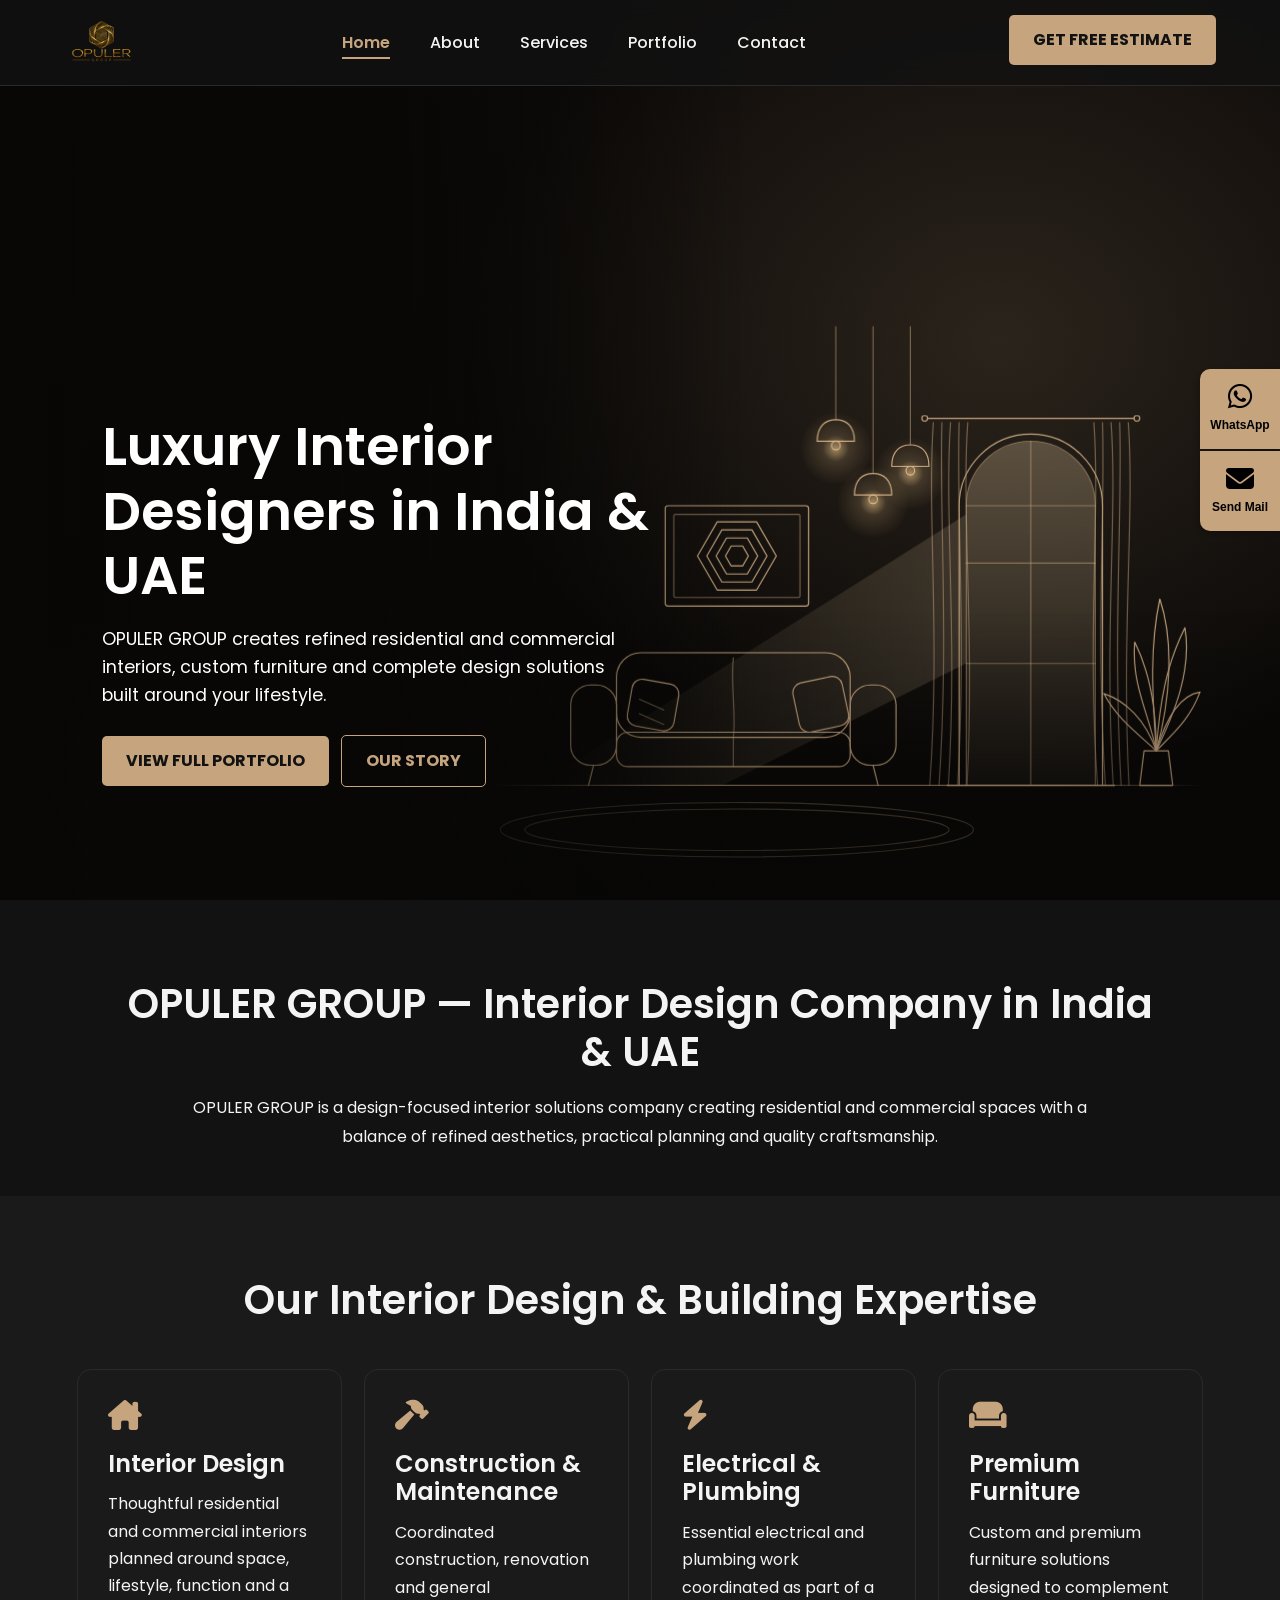
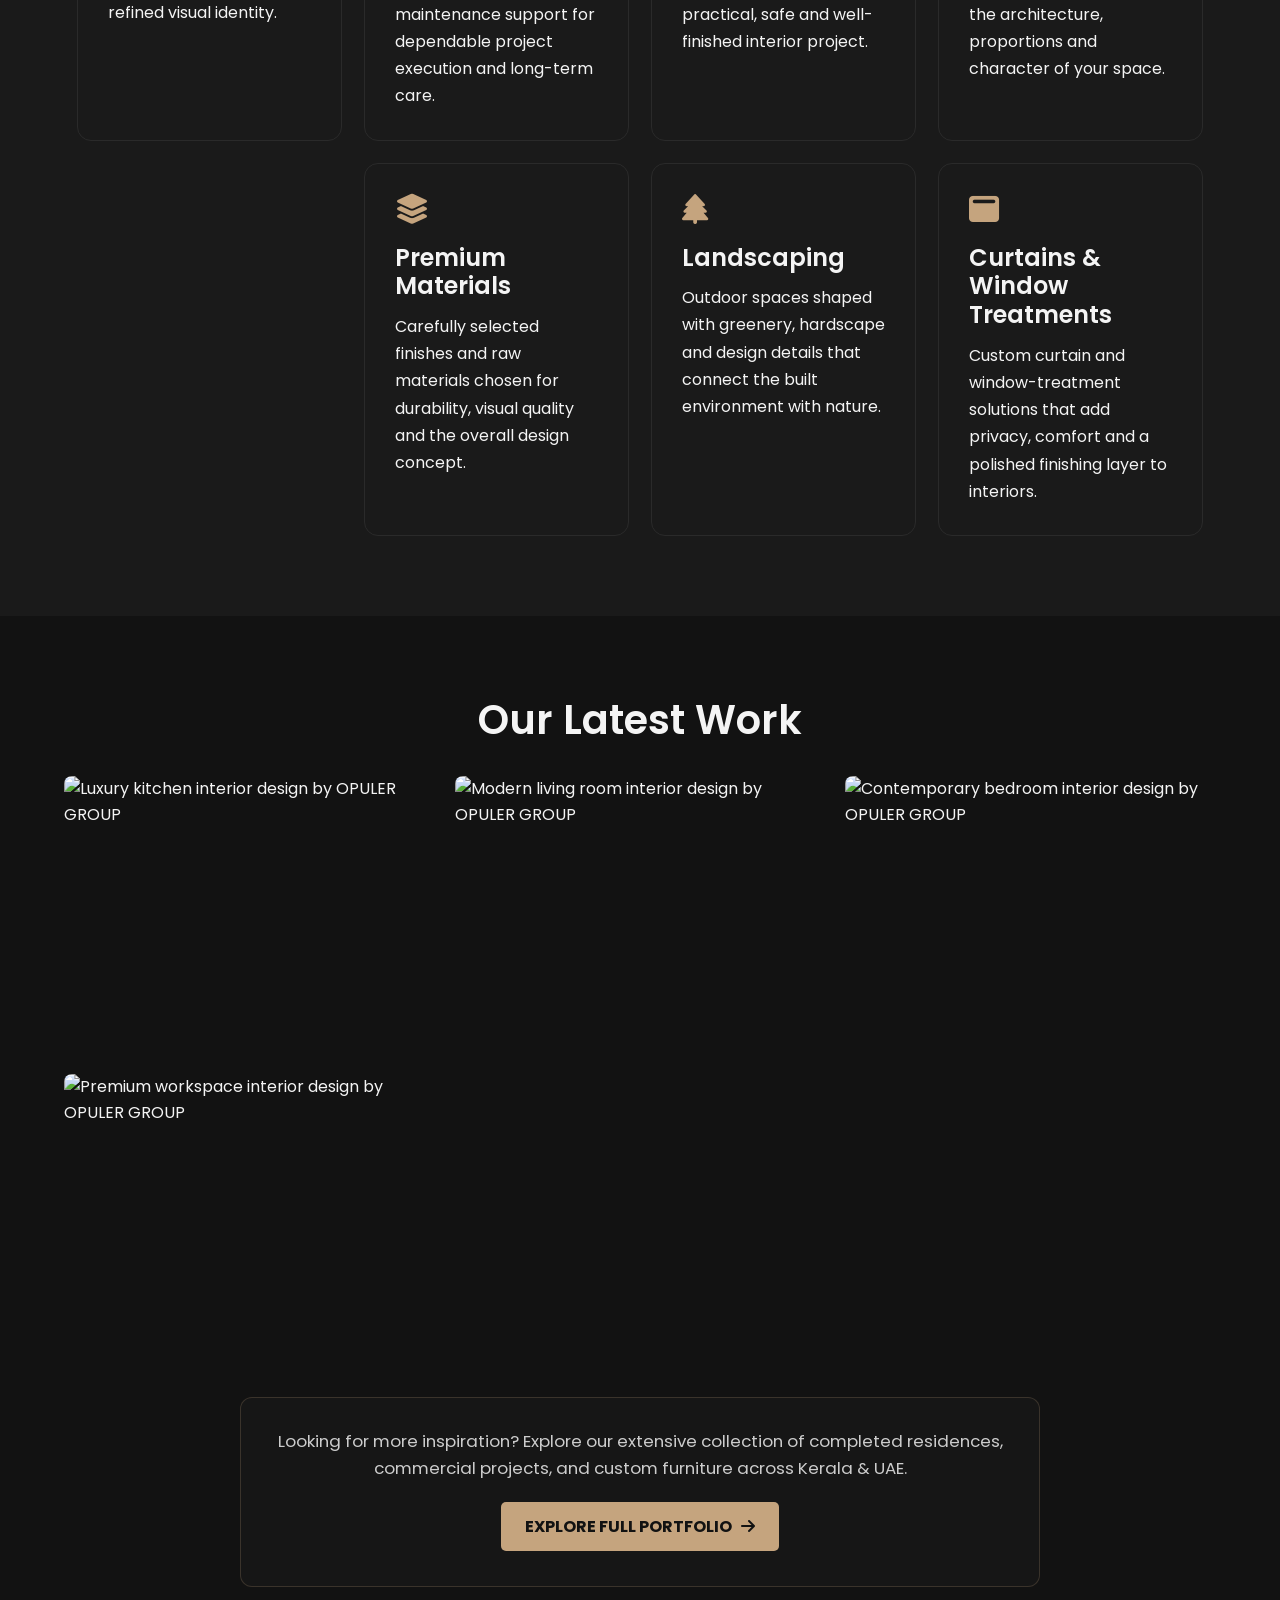
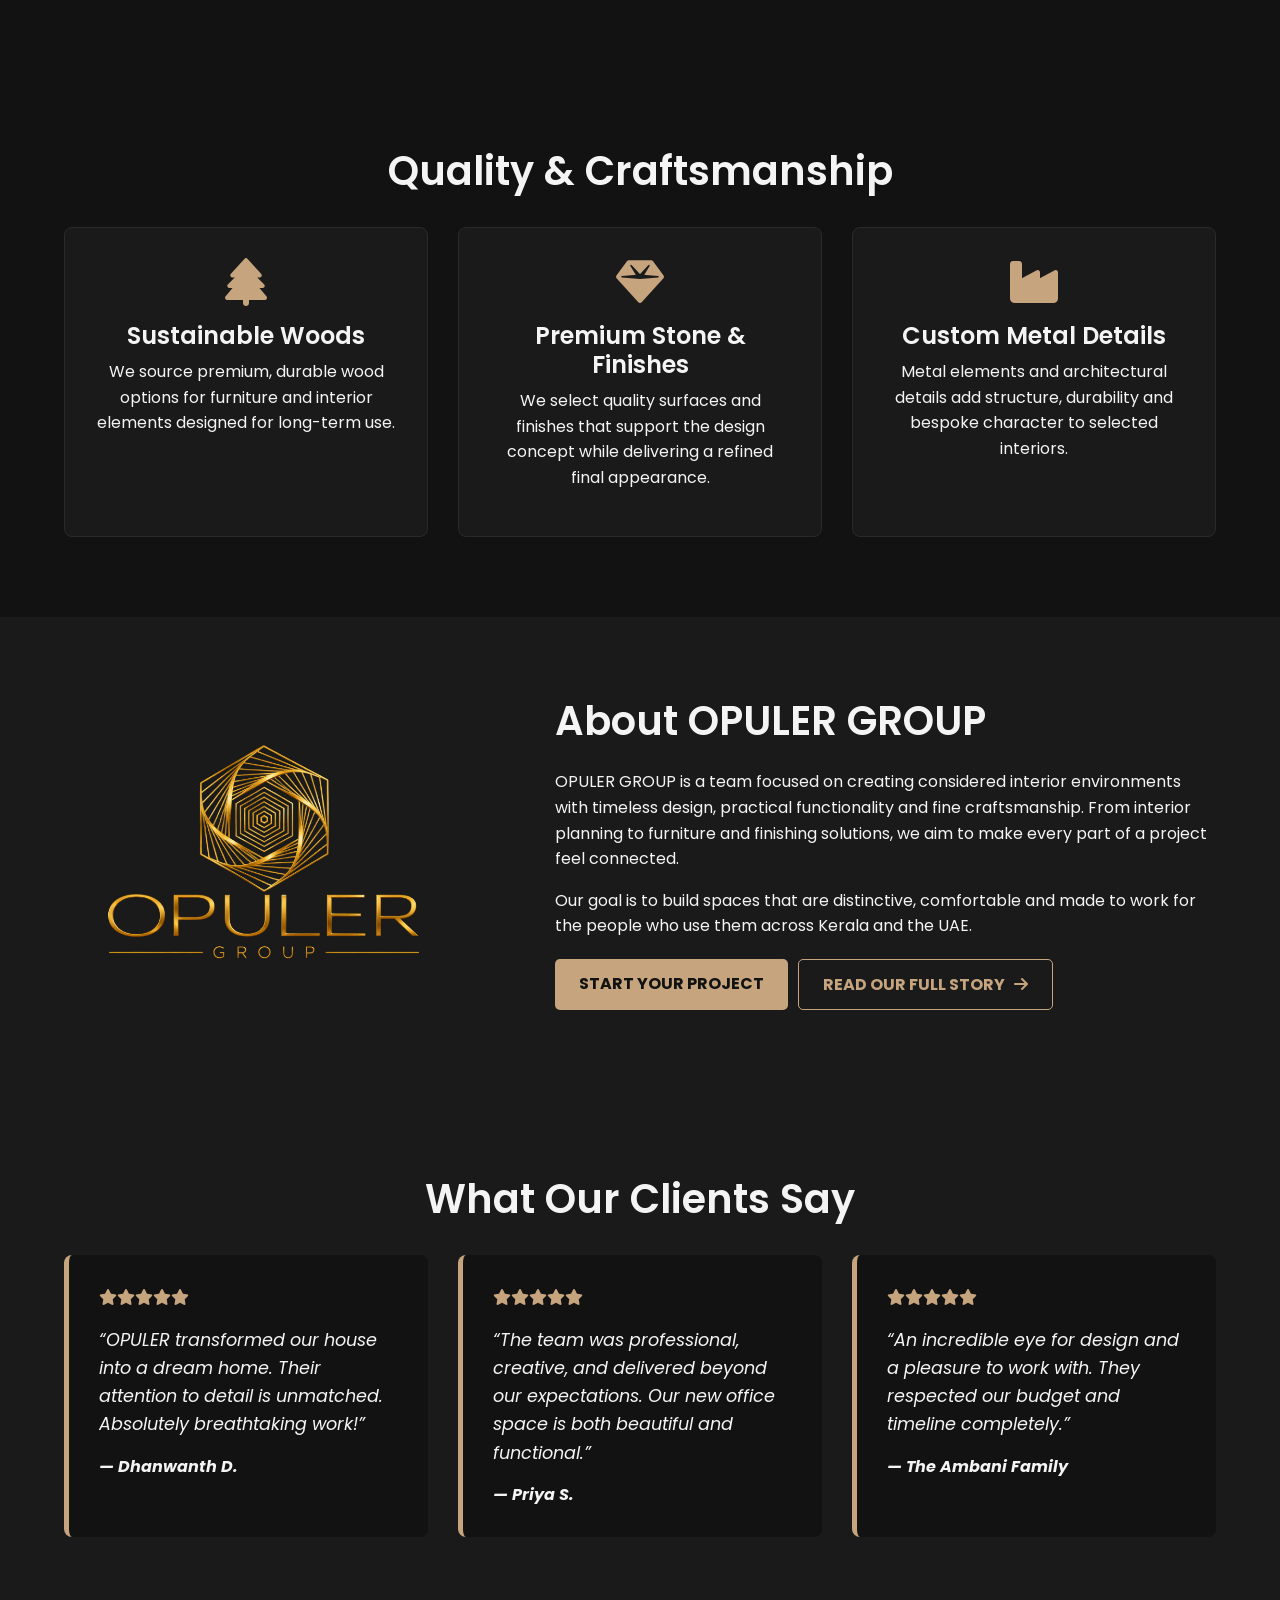
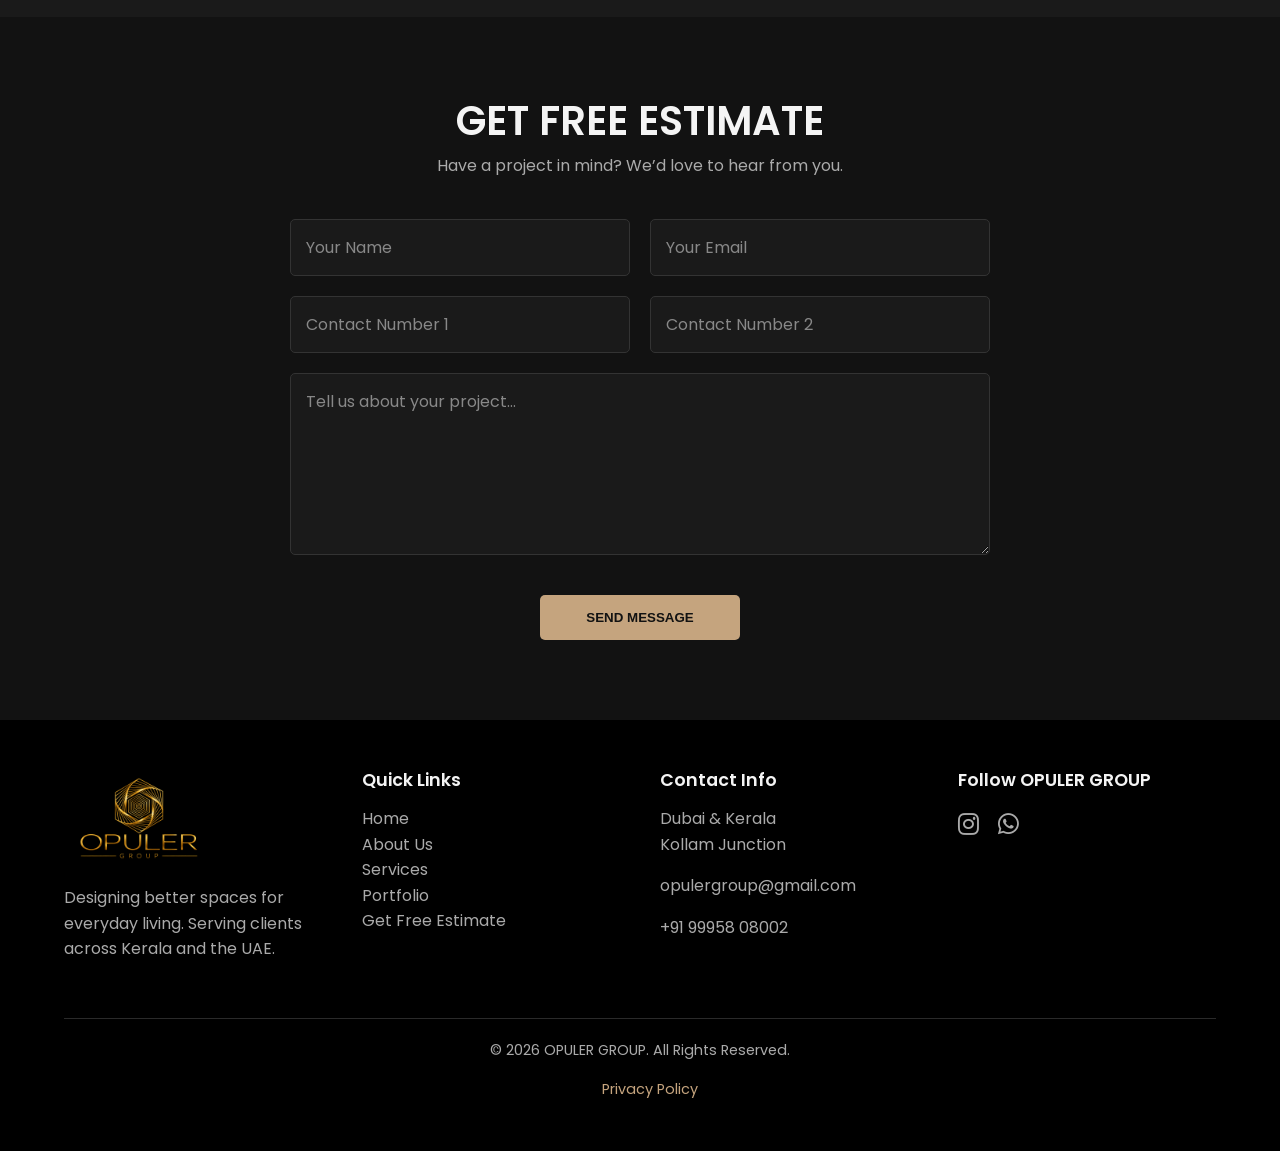
==== commit 647aa890: "kerala_changes_to_india" ====
--- a/index.html
+++ b/index.html
@@ -147,14 +147,14 @@
     <div class="hero-shade"></div>
   </div>
   <div class="hero-content">
-    <h1>Luxury Interior Designers in Kerala &amp; UAE</h1>
+    <h1>Luxury Interior Designers in India &amp; UAE</h1>
     <p>OPULER GROUP creates refined residential and commercial interiors, custom furniture and complete design solutions built around your lifestyle.</p>
     <a href="portfolio.html" class="cta-button">View Full Portfolio</a>
     <a href="about.html" class="cta-button cta-outline" style="margin-left: 8px;">Our Story</a>
   </div>
 </section>
 <section class="seo-intro" aria-labelledby="seo-heading">
-  <h2 id="seo-heading">OPULER GROUP — Interior Design Company in Kerala &amp; UAE</h2>
+  <h2 id="seo-heading">OPULER GROUP — Interior Design Company in India &amp; UAE</h2>
   <p>OPULER GROUP is a design-focused interior solutions company creating residential and commercial spaces with a balance of refined aesthetics, practical planning and quality craftsmanship.</p>
  <!-- <p>Our services include interior design, construction and maintenance, electrical and plumbing coordination, premium furniture, selected interior materials, curtains and landscaping. We work to deliver complete spaces rather than isolated design elements.</p>-->
 </section>
@@ -248,7 +248,7 @@
     <div class="footer-social">
       <h3>Follow OPULER GROUP</h3>
       <a href="https://www.instagram.com/opuler_group" target="_blank" rel="noopener noreferrer" aria-label="OPULER GROUP on Instagram"><i class="fab fa-instagram"></i></a>
-      <a href="https://wa.me/9995808002" target="_blank" rel="noopener noreferrer" aria-label="Contact on WhatsApp"><i class="fab fa-whatsapp"></i></a>
+      <a href="https://wa.me/919995808002" target="_blank" rel="noopener noreferrer" aria-label="Contact on WhatsApp"><i class="fab fa-whatsapp"></i></a>
     </div>
   </div>
   <div class="footer-bottom">
@@ -256,7 +256,7 @@
     <a href="#">Privacy Policy</a>
   </div>
 </footer>
-<div class="sticky-contact-bar"><a href="https://wa.me/9995808002" target="_blank" rel="noopener noreferrer" aria-label="Contact OPULER GROUP on WhatsApp"><i class="fab fa-whatsapp"></i><span>WhatsApp</span></a><a href="#contact" aria-label="Send an email to OPULER GROUP"><i class="fas fa-envelope"></i><span>Send Mail</span></a></div>
+<div class="sticky-contact-bar"><a href="https://wa.me/919995808002" target="_blank" rel="noopener noreferrer" aria-label="Contact OPULER GROUP on WhatsApp"><i class="fab fa-whatsapp"></i><span>WhatsApp</span></a><a href="#contact" aria-label="Send an email to OPULER GROUP"><i class="fas fa-envelope"></i><span>Send Mail</span></a></div>
 <script>
 (()=>{
 'use strict';
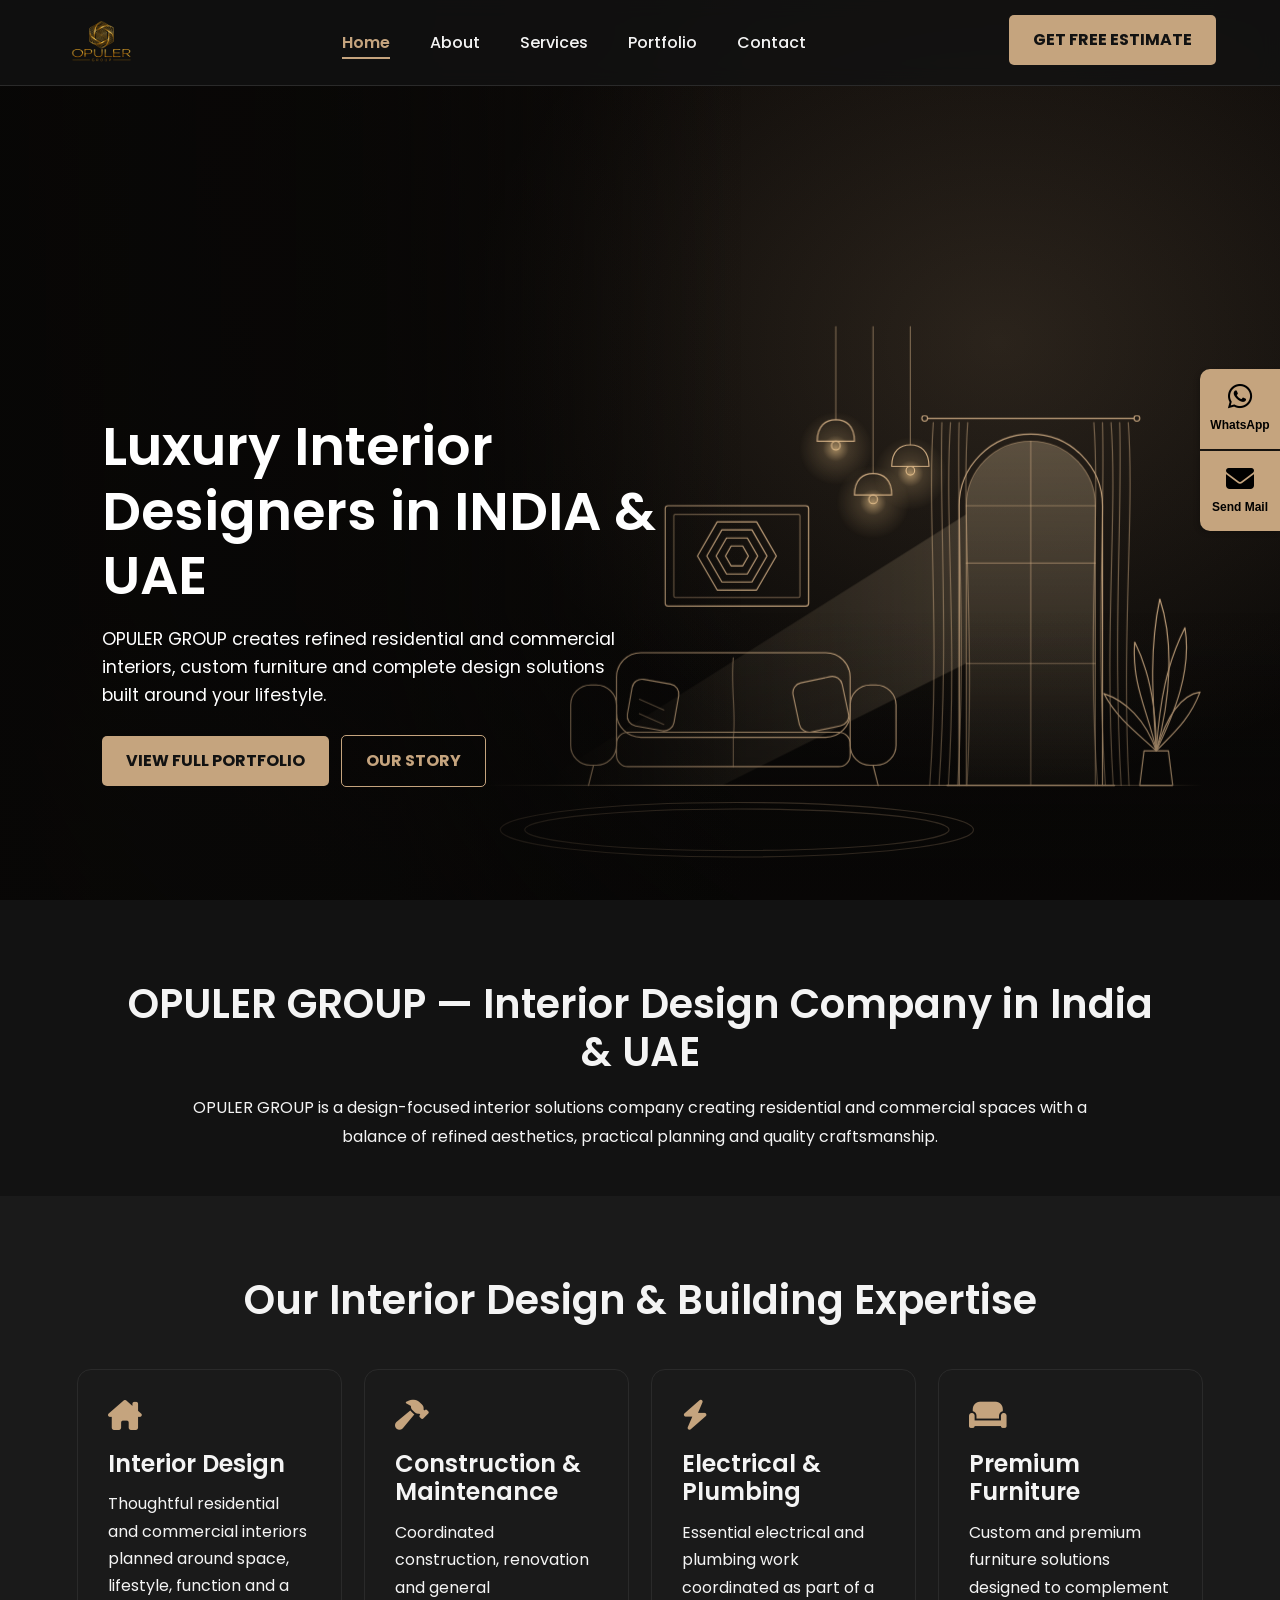
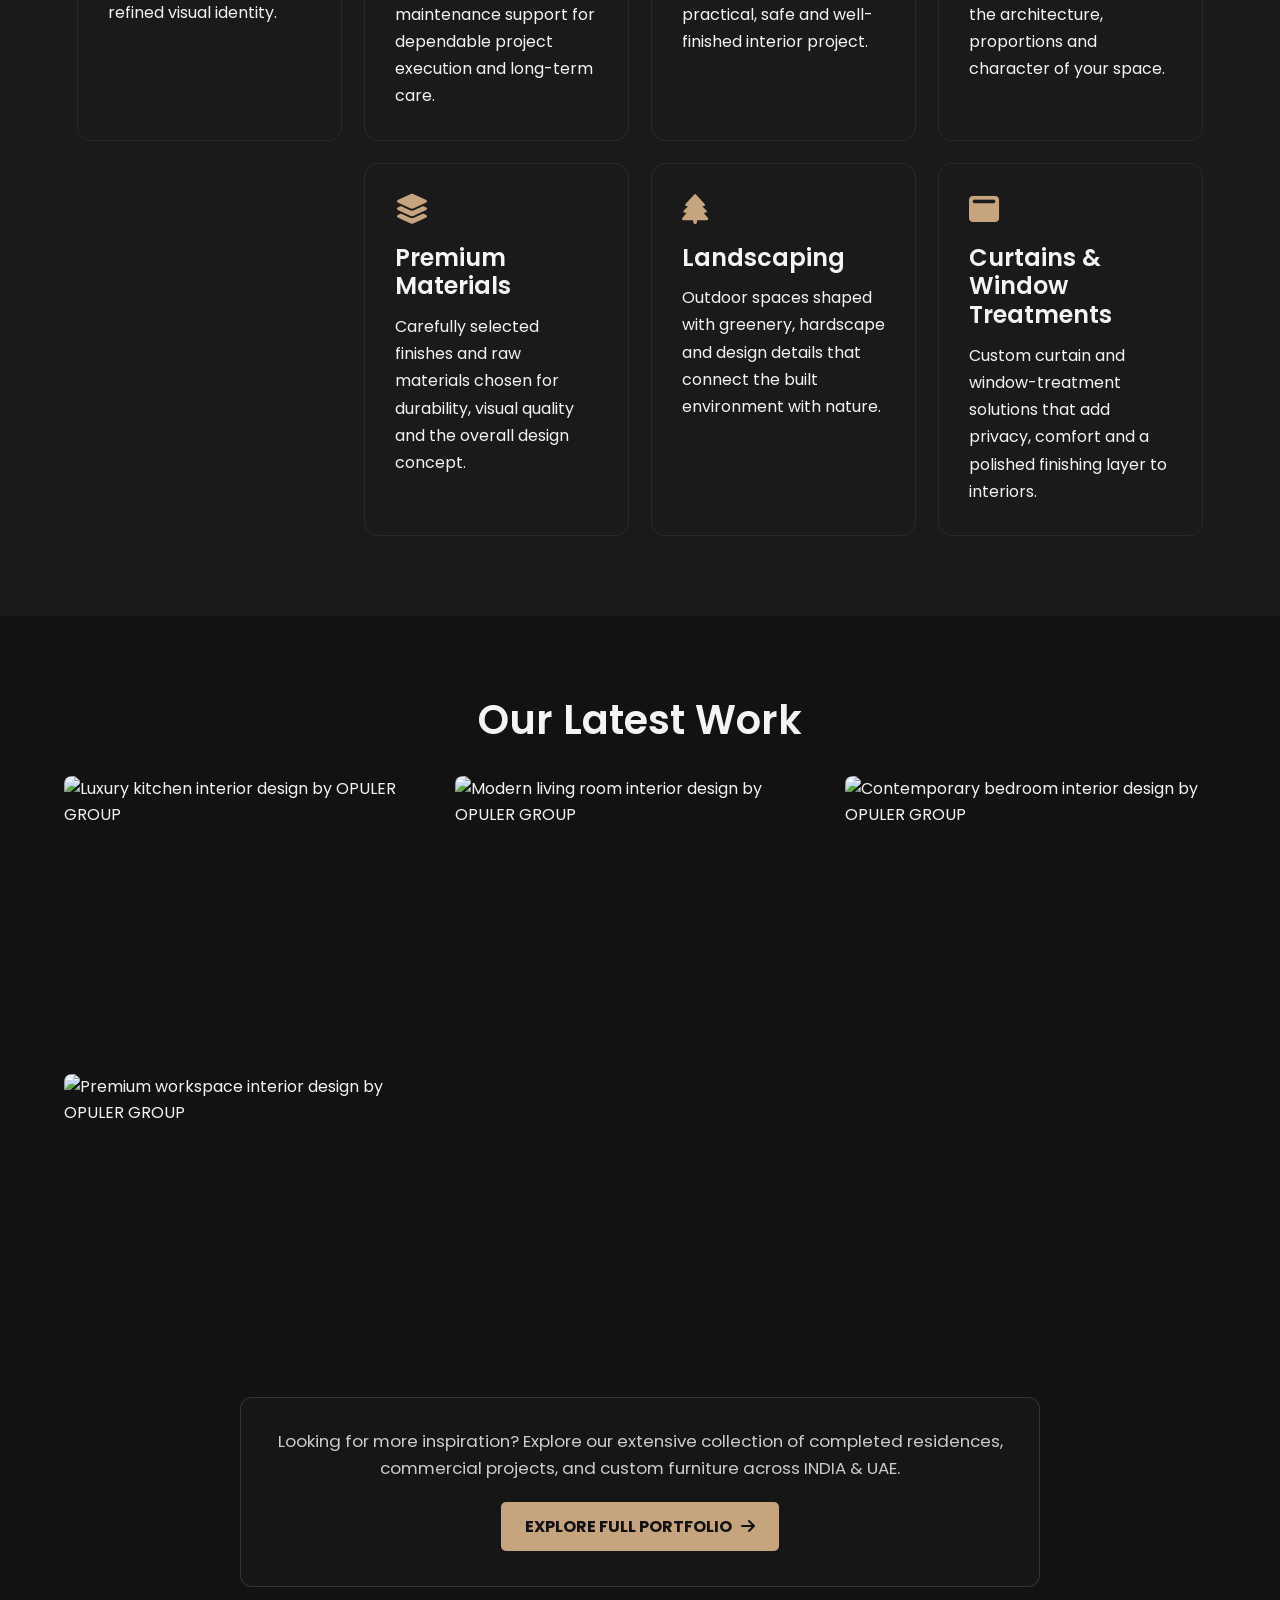
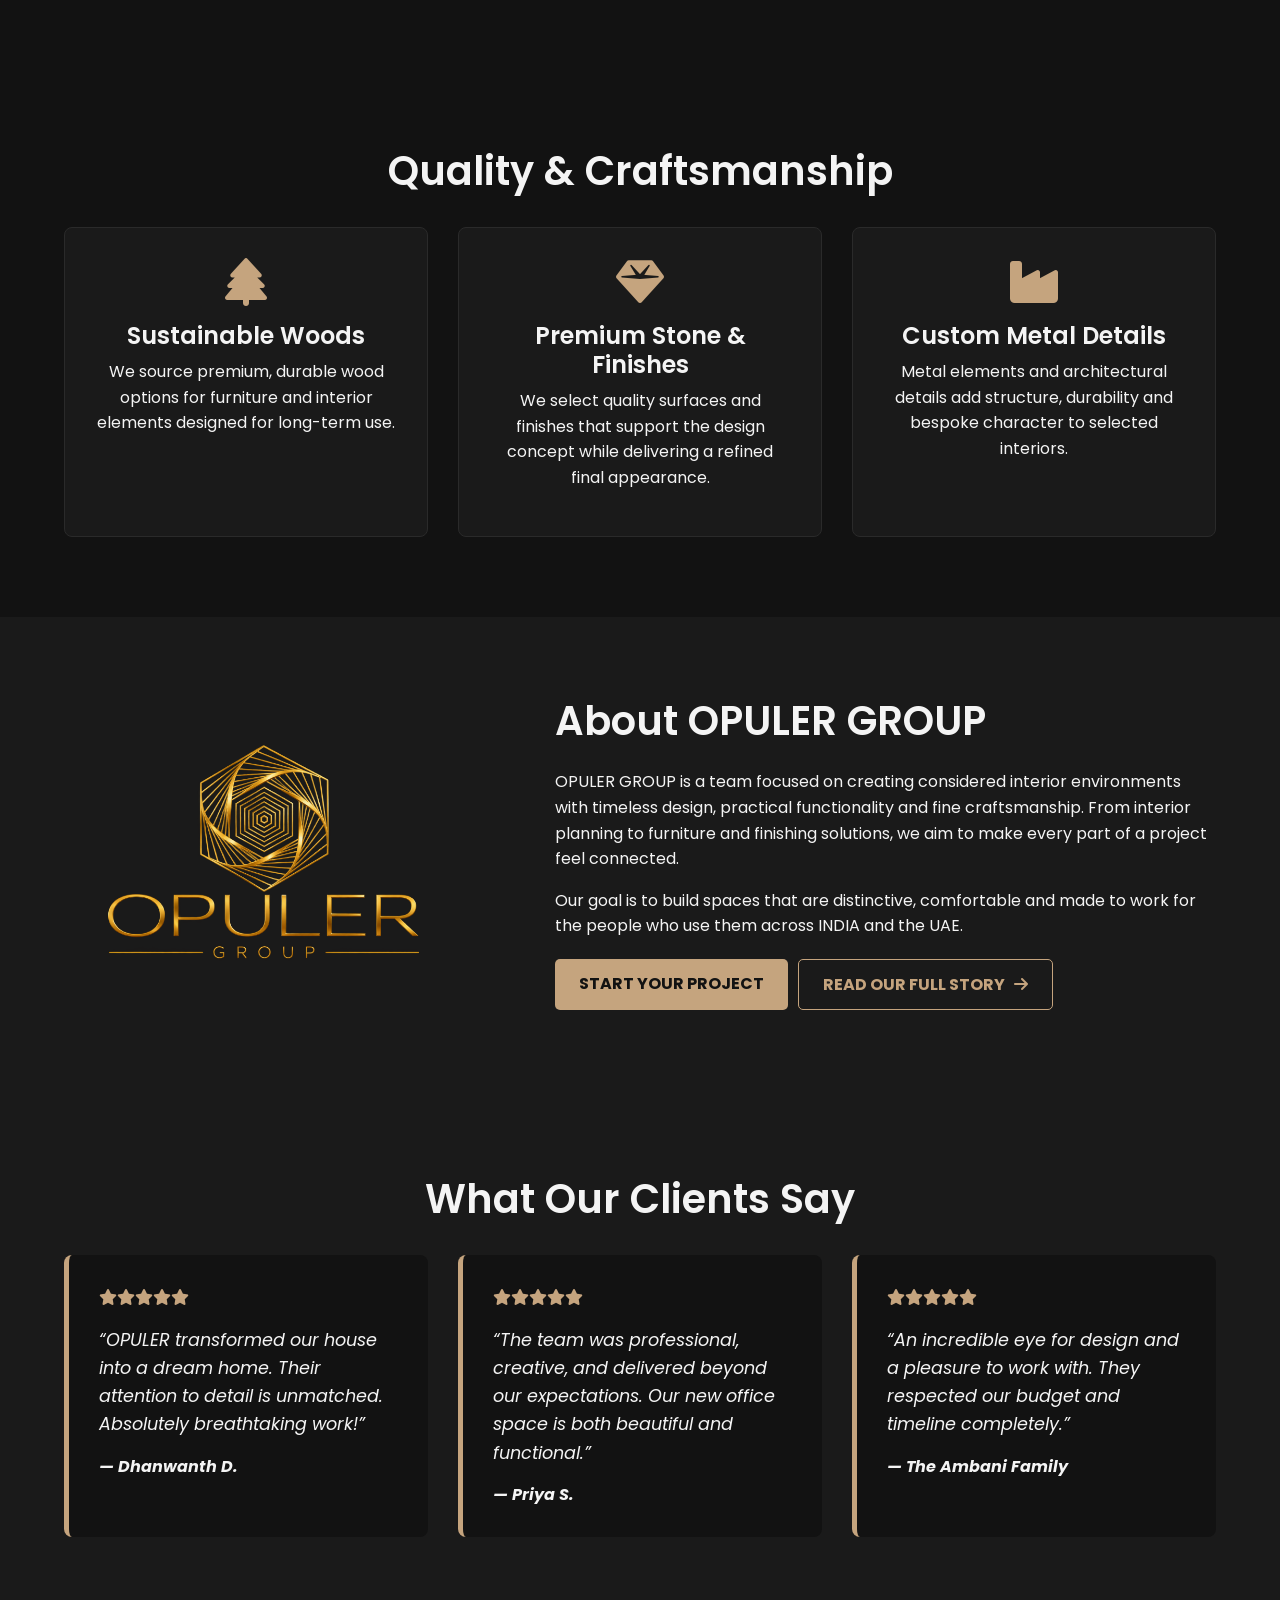
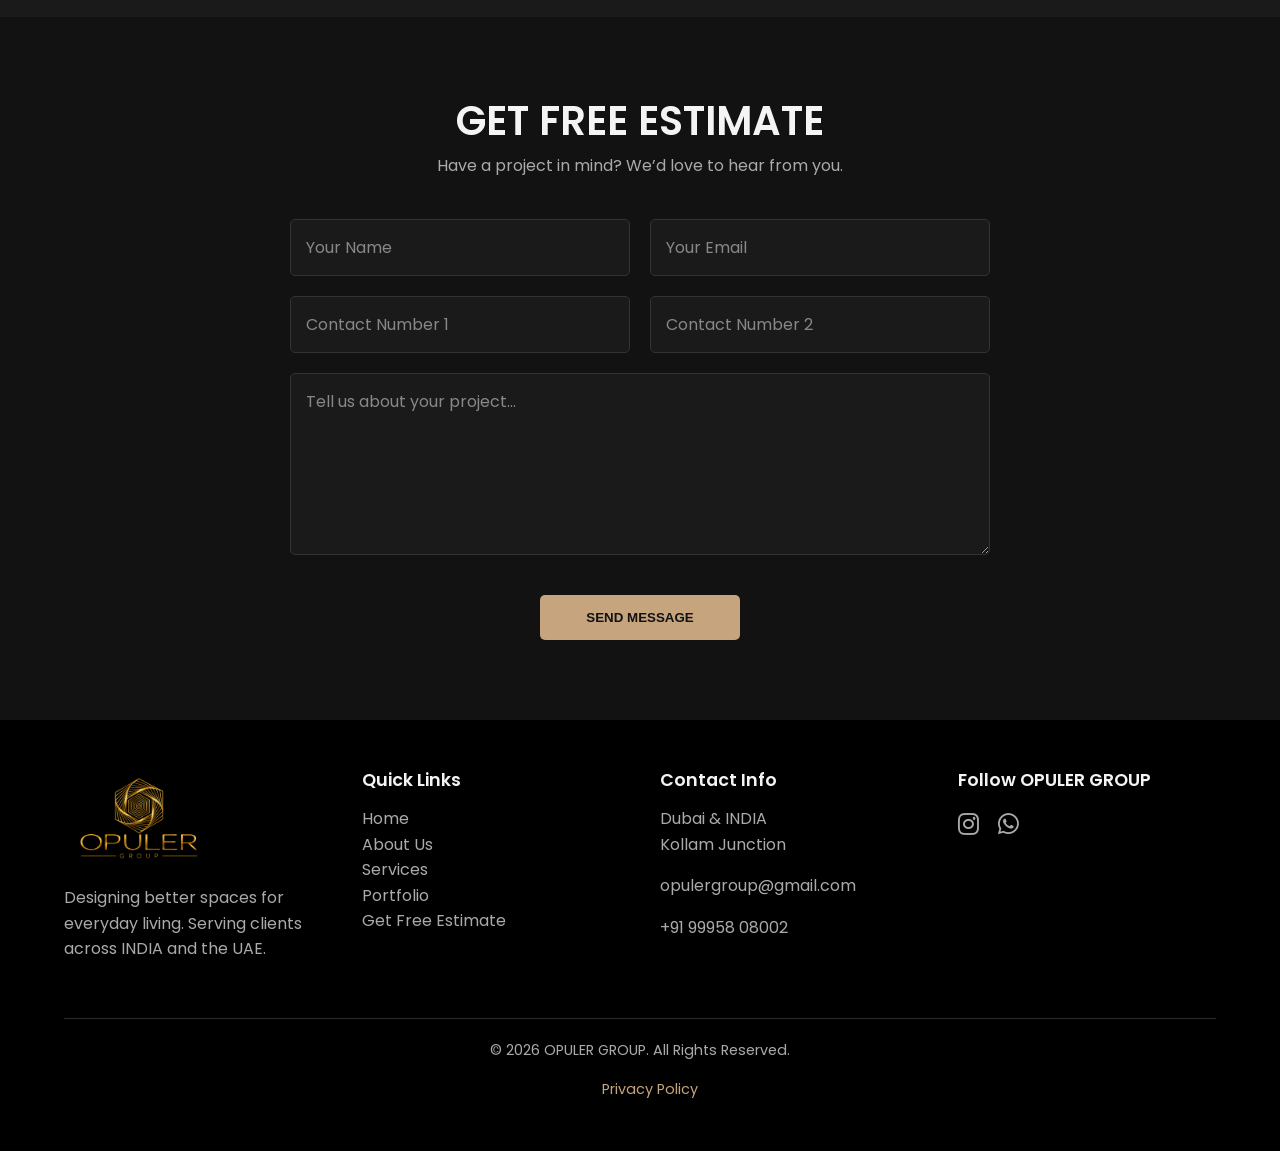
==== commit 53912550: "India" ====
--- a/index.html
+++ b/index.html
@@ -3,8 +3,8 @@
 <head>
 <meta charset="UTF-8">
 <meta name="viewport" content="width=device-width, initial-scale=1.0, viewport-fit=cover">
-<title>OPULER GROUP | Luxury Interior Designers in Kerala & UAE</title>
-<meta name="description" content="OPULER GROUP is a luxury interior design company serving Kerala and UAE with residential and commercial interiors, custom furniture, construction, maintenance, curtains, landscaping and complete interior solutions.">
+<title>OPULER GROUP | Luxury Interior Designers in INDIA & UAE</title>
+<meta name="description" content="OPULER GROUP is a luxury interior design company serving INDIA and UAE with residential and commercial interiors, custom furniture, construction, maintenance, curtains, landscaping and complete interior solutions.">
 <meta name="robots" content="index,follow,max-image-preview:large">
 <link rel="canonical" href="https://opulergroup.com/">
 <link rel="icon" href="opular-logo.png" type="image/png">
@@ -15,12 +15,12 @@
 <link rel="preload" href="https://cdnjs.cloudflare.com/ajax/libs/font-awesome/6.5.2/css/all.min.css" as="style" onload="this.onload=null;this.rel='stylesheet'">
 <noscript><link rel="stylesheet" href="https://cdnjs.cloudflare.com/ajax/libs/font-awesome/6.5.2/css/all.min.css"></noscript>
 <meta property="og:type" content="website">
-<meta property="og:title" content="OPULER GROUP | Luxury Interior Designers in Kerala & UAE">
+<meta property="og:title" content="OPULER GROUP | Luxury Interior Designers in INDIA & UAE">
 <meta property="og:description" content="Luxury residential and commercial interiors, custom furniture and complete interior solutions by OPULER GROUP.">
 <meta property="og:url" content="https://opulergroup.com/">
 <meta property="og:image" content="https://opulergroup.com/opular-logo.png">
 <meta name="twitter:card" content="summary_large_image">
-<meta name="twitter:title" content="OPULER GROUP | Luxury Interior Designers in Kerala & UAE">
+<meta name="twitter:title" content="OPULER GROUP | Luxury Interior Designers in INDIA & UAE">
 <meta name="twitter:description" content="Luxury residential and commercial interiors, custom furniture and complete interior solutions by OPULER GROUP.">
 <meta name="twitter:image" content="https://opulergroup.com/opular-logo.png">
 <meta name="theme-color" content="#080706">
@@ -31,7 +31,7 @@
   "name":"OPULER GROUP",
   "url":"https://opulergroup.com/",
   "logo":"https://opulergroup.com/opular-logo.png",
-  "description":"Luxury interior design, custom furniture, construction, maintenance, curtains, landscaping and complete interior solutions serving Kerala and UAE.",
+  "description":"Luxury interior design, custom furniture, construction, maintenance, curtains, landscaping and complete interior solutions serving INDIA and UAE.",
   "sameAs":["https://www.instagram.com/opuler_group
 }
 </script>
@@ -147,7 +147,7 @@
     <div class="hero-shade"></div>
   </div>
   <div class="hero-content">
-    <h1>Luxury Interior Designers in India &amp; UAE</h1>
+    <h1>Luxury Interior Designers in INDIA &amp; UAE</h1>
     <p>OPULER GROUP creates refined residential and commercial interiors, custom furniture and complete design solutions built around your lifestyle.</p>
     <a href="portfolio.html" class="cta-button">View Full Portfolio</a>
     <a href="about.html" class="cta-button cta-outline" style="margin-left: 8px;">Our Story</a>
@@ -179,7 +179,7 @@
     <div class="gallery-item"><img src="https://images.unsplash.com/photo-1618220179428-22790b461013?ixlib=rb-4.0.3&amp;auto=format&amp;fit=crop&amp;w=1200&amp;q=70" alt="Premium workspace interior design by OPULER GROUP" loading="lazy" decoding="async" width="1200" height="900"><span>Premium Workspace</span></div>
   </div>
   <div class="portfolio-more">
-    <p>Looking for more inspiration? Explore our extensive collection of completed residences, commercial projects, and custom furniture across Kerala &amp; UAE.</p>
+    <p>Looking for more inspiration? Explore our extensive collection of completed residences, commercial projects, and custom furniture across INDIA &amp; UAE.</p>
     <a href="portfolio.html" class="cta-button">Explore Full Portfolio <i class="fa-solid fa-arrow-right" style="margin-left: 6px;"></i></a>
   </div>
 </section>
@@ -196,7 +196,7 @@
   <div class="founder-text">
     <h2>About OPULER GROUP</h2>
     <p>OPULER GROUP is a team focused on creating considered interior environments with timeless design, practical functionality and fine craftsmanship. From interior planning to furniture and finishing solutions, we aim to make every part of a project feel connected.</p>
-    <p>Our goal is to build spaces that are distinctive, comfortable and made to work for the people who use them across Kerala and the UAE.</p>
+    <p>Our goal is to build spaces that are distinctive, comfortable and made to work for the people who use them across INDIA and the UAE.</p>
     <div style="display: flex; flex-wrap: wrap; gap: 10px; margin-top: 20px;">
       <a href="#contact" class="cta-button">Start Your Project</a>
       <a href="about.html" class="cta-button cta-outline">Read Our Full Story <i class="fa-solid fa-arrow-right" style="margin-left: 6px;"></i></a>
@@ -227,7 +227,7 @@
       <a href="index.html">
         <img src="opular-logo.png" alt="OPULER GROUP logo" class="footer-logo" width="150" height="54" loading="lazy">
       </a>
-      <p>Designing better spaces for everyday living. Serving clients across Kerala and the UAE.</p>
+      <p>Designing better spaces for everyday living. Serving clients across INDIA and the UAE.</p>
     </div>
     <div class="footer-links">
       <h3>Quick Links</h3>
@@ -241,7 +241,7 @@
     </div>
     <div class="footer-contact">
       <h3>Contact Info</h3>
-      <p>Dubai &amp; Kerala<br>Kollam Junction</p>
+      <p>Dubai &amp; INDIA<br>Kollam Junction</p>
       <p><a href="mailto:opulergroup@gmail.com" style="color: inherit;">opulergroup@gmail.com</a></p>
       <p><a href="tel:+919995808002" style="color: inherit;">+91 99958 08002</a></p>
     </div>
